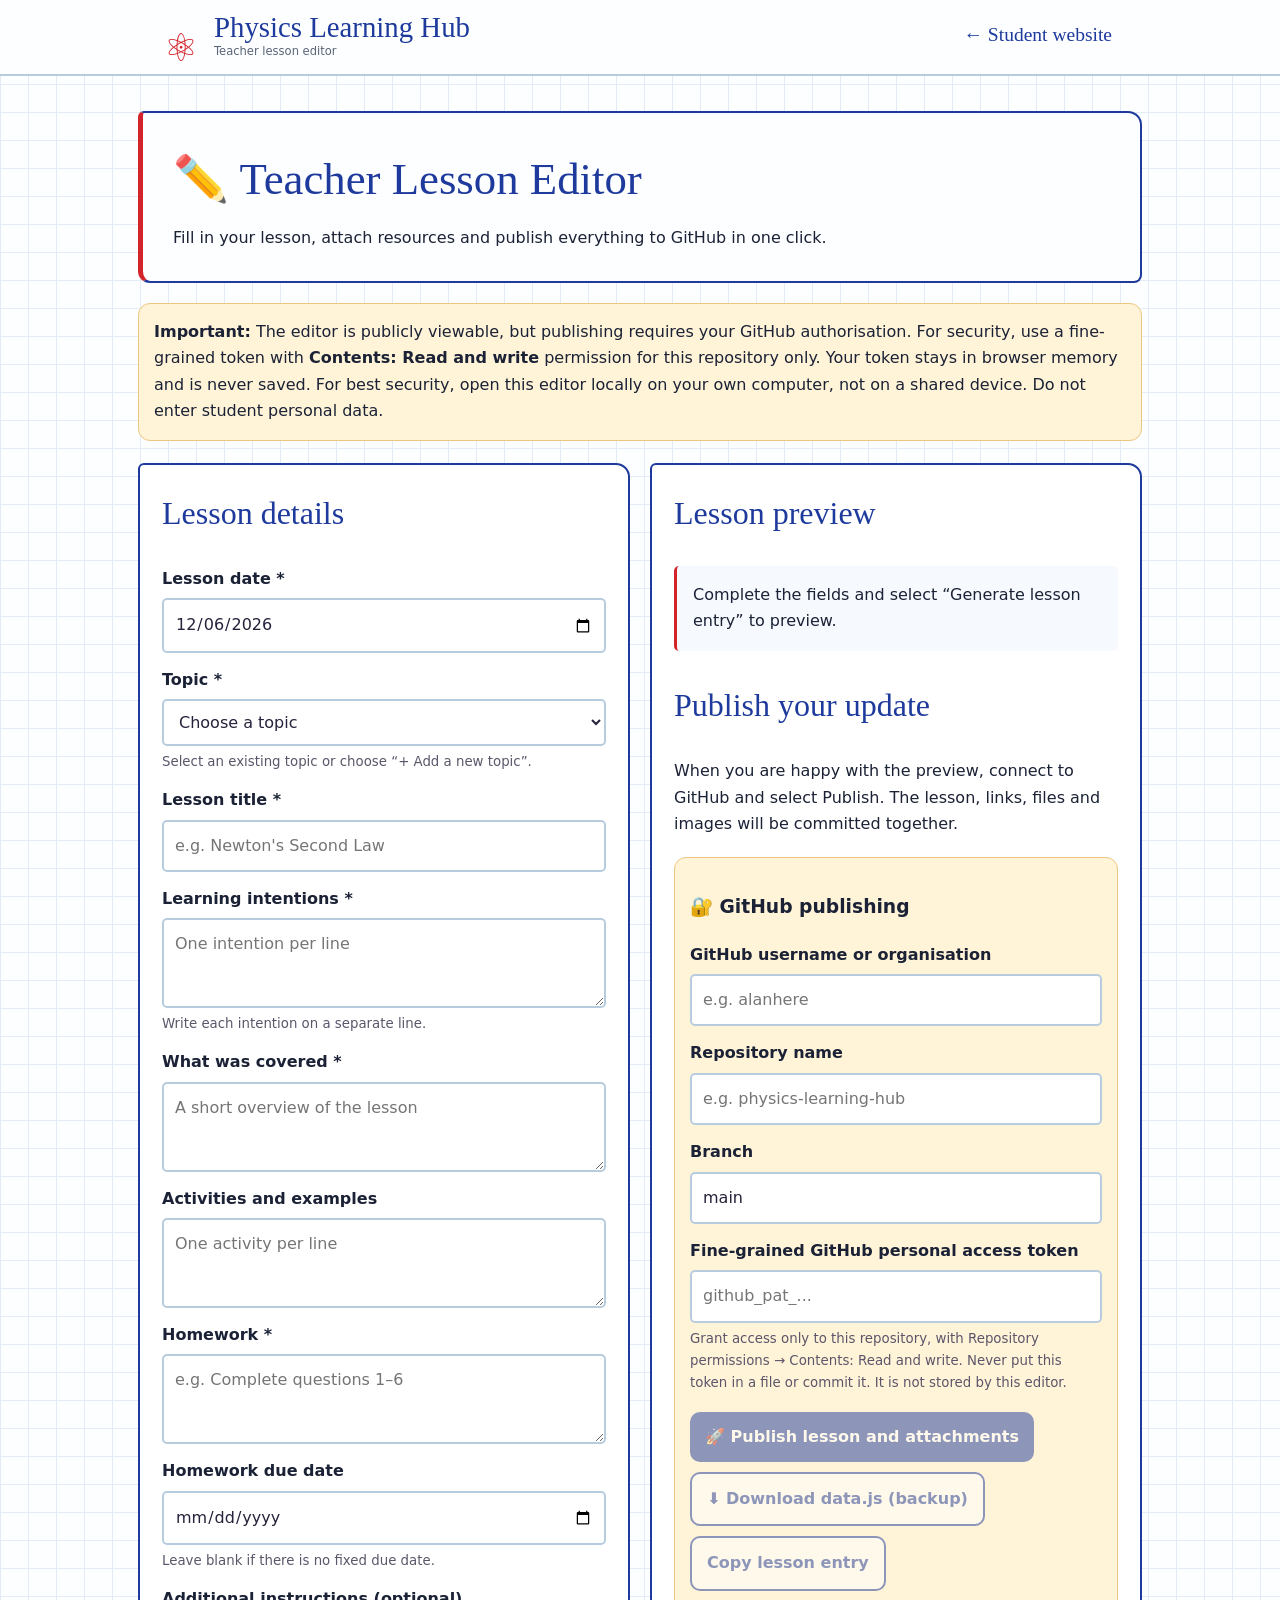
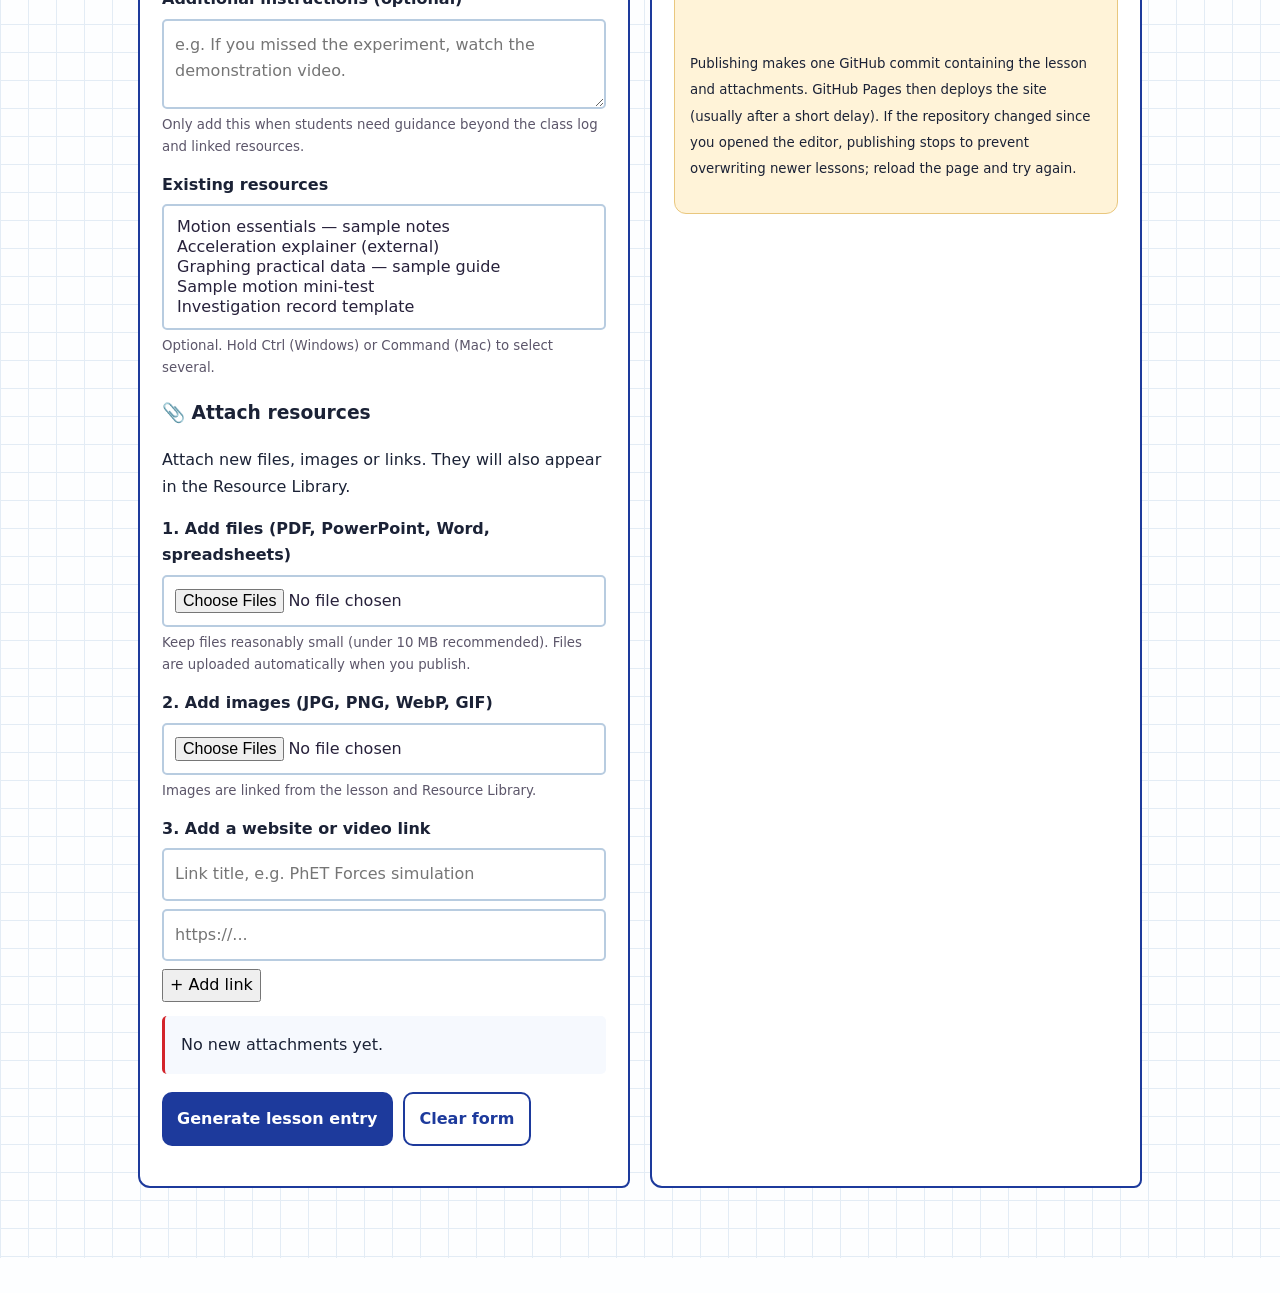
==== teacher-editor.html @ eb074be7 "Add files via upload" ====
<!doctype html>
<html lang="en"><head><meta charset="utf-8"><meta name="viewport" content="width=device-width,initial-scale=1">
<title>Teacher Lesson Editor | Physics Learning Hub</title><link rel="stylesheet" href="style.css">
<style>
.editor-wrap{max-width:1040px;margin:35px auto;padding:0 18px 70px}
.editor-head{background:rgba(253,254,255,.97);border:2px solid #1d3a9c;border-left:5px solid #d3242b;color:#1b2236;padding:30px;border-radius:6px 14px 8px 12px}
.editor-head h1{color:#1d3a9c;font-family:var(--hand);font-size:2.8rem;font-weight:400;margin:0 0 8px}.editor-head p{margin:0}
.editor-grid{display:grid;grid-template-columns:1fr 1fr;gap:20px;margin-top:22px}
.editor-panel{background:white;border:2px solid #1d3a9c;border-radius:6px 14px 8px 12px;padding:22px}
.editor-panel h2{margin-top:0;font-family:var(--hand);font-size:2rem;color:#1d3a9c;font-weight:400}
.field{margin:14px 0}.field label{display:block;font-weight:750;margin-bottom:6px}
.field input,.field textarea,.field select{display:block;width:100%;padding:11px;border:2px solid #b8cce0;border-radius:5px;font:inherit;background:white;color:#27213b}
.field textarea{min-height:90px;resize:vertical}
.field small{display:block;color:#5c566a;margin-top:5px}
.editor-actions{display:flex;flex-wrap:wrap;gap:10px;margin:18px 0}
.editor-actions button{padding:12px 15px;border:0;border-radius:10px;background:#1d3a9c;color:white;font:inherit;font-weight:700;cursor:pointer}
.editor-actions button.secondary{background:white;color:#1d3a9c;border:2px solid #1d3a9c}
.editor-actions button:disabled{opacity:.5;cursor:not-allowed}
.preview{background:#f6f9fe;border-radius:5px;border-left:3px solid #d3242b;padding:16px;overflow-wrap:anywhere}
.preview h3{margin:5px 0}.preview ul,.preview ol{padding-left:22px}
.status{font-weight:650;min-height:25px}.notice-teacher{background:#fff3d8;border:1px solid #e9c77e;padding:15px;border-radius:12px;margin-top:20px}
@media(max-width:750px){.editor-grid{grid-template-columns:1fr}}
</style></head><body>
<header class="topbar"><a class="brand" href="index.html#home"><span class="logo">⚛</span><span><strong>Physics Learning Hub</strong><small>Teacher lesson editor</small></span></a><nav aria-label="Editor navigation"><a href="index.html#log">← Student website</a></nav></header>
<main class="editor-wrap">
<section class="editor-head"><h1>✏️ Teacher Lesson Editor</h1><p>Fill in your lesson, attach resources and publish everything to GitHub in one click.</p></section>
<div class="notice-teacher"><strong>Important:</strong> The editor is publicly viewable, but publishing requires your GitHub authorisation. For security, use a fine-grained token with <strong>Contents: Read and write</strong> permission for this repository only. Your token stays in browser memory and is never saved. For best security, open this editor locally on your own computer, not on a shared device. Do not enter student personal data.</div>
<div class="editor-grid">
<section class="editor-panel"><h2>Lesson details</h2>
<form id="lesson-form">
<div class="field"><label for="date">Lesson date *</label><input id="date" type="date" required></div>
<div class="field"><label for="topic">Topic *</label><select id="topic" required></select><div id="new-topic-wrap" hidden style="margin-top:10px"><label for="new-topic">New topic name *</label><input id="new-topic" type="text" maxlength="80" placeholder="e.g. Optics"></div><small>Select an existing topic or choose “+ Add a new topic”.</small></div>
<div class="field"><label for="title">Lesson title *</label><input id="title" required placeholder="e.g. Newton's Second Law"></div>
<div class="field"><label for="intentions">Learning intentions *</label><textarea id="intentions" required placeholder="One intention per line"></textarea><small>Write each intention on a separate line.</small></div>
<div class="field"><label for="summary">What was covered *</label><textarea id="summary" required placeholder="A short overview of the lesson"></textarea></div>
<div class="field"><label for="activities">Activities and examples</label><textarea id="activities" placeholder="One activity per line"></textarea></div>
<div class="field"><label for="homework">Homework *</label><textarea id="homework" required placeholder="e.g. Complete questions 1–6"></textarea></div>
<div class="field"><label for="due">Homework due date</label><input id="due" type="date"><small>Leave blank if there is no fixed due date.</small></div>
<div class="field"><label for="additional-instructions">Additional instructions (optional)</label><textarea id="additional-instructions" placeholder="e.g. If you missed the experiment, watch the demonstration video."></textarea><small>Only add this when students need guidance beyond the class log and linked resources.</small></div>
<div class="field"><label for="resources">Existing resources</label><select id="resources" multiple size="5"></select><small>Optional. Hold Ctrl (Windows) or Command (Mac) to select several.</small></div>
<section class="attachment-section" aria-label="Add resources"><h3>📎 Attach resources</h3><p>Attach new files, images or links. They will also appear in the Resource Library.</p>
<div class="field"><label for="file-upload">1. Add files (PDF, PowerPoint, Word, spreadsheets)</label><input id="file-upload" type="file" multiple accept=".pdf,.ppt,.pptx,.doc,.docx,.xls,.xlsx,.csv,.txt,.odt,.ods,.odp"/><small>Keep files reasonably small (under 10 MB recommended). Files are uploaded automatically when you publish.</small></div>
<div class="field"><label for="image-upload">2. Add images (JPG, PNG, WebP, GIF)</label><input id="image-upload" type="file" multiple accept="image/jpeg,image/png,image/webp,image/gif"/><small>Images are linked from the lesson and Resource Library.</small></div>
<div class="field"><label for="link-title">3. Add a website or video link</label><input id="link-title" placeholder="Link title, e.g. PhET Forces simulation"/><input id="link-url" type="url" placeholder="https://..." style="margin-top:8px"/><button type="button" id="add-link" class="secondary" style="margin-top:8px">+ Add link</button></div>
<div id="pending-attachments" class="preview" aria-live="polite">No new attachments yet.</div>
</section><div class="editor-actions"><button type="submit">Generate lesson entry</button><button type="button" class="secondary" id="reset">Clear form</button></div>
</form></section>
<section class="editor-panel"><h2>Lesson preview</h2><div id="preview" class="preview" aria-live="polite">Complete the fields and select “Generate lesson entry” to preview.</div>
<h2 style="margin-top:28px">Publish your update</h2>
<p>When you are happy with the preview, connect to GitHub and select Publish. The lesson, links, files and images will be committed together.</p>
<section class="notice-teacher" aria-label="GitHub publishing settings"><h3>🔐 GitHub publishing</h3>
<div class="field"><label for="gh-owner">GitHub username or organisation</label><input id="gh-owner" autocomplete="off" placeholder="e.g. alanhere"></div>
<div class="field"><label for="gh-repo">Repository name</label><input id="gh-repo" autocomplete="off" placeholder="e.g. physics-learning-hub"></div>
<div class="field"><label for="gh-branch">Branch</label><input id="gh-branch" value="main" autocomplete="off"></div>
<div class="field"><label for="gh-token">Fine-grained GitHub personal access token</label><input id="gh-token" type="password" autocomplete="off" placeholder="github_pat_..."><small>Grant access only to this repository, with Repository permissions → Contents: Read and write. Never put this token in a file or commit it. It is not stored by this editor.</small></div>
<div class="editor-actions"><button type="button" id="publish" disabled>🚀 Publish lesson and attachments</button><button type="button" id="download" class="secondary" disabled>⬇ Download data.js (backup)</button><button type="button" id="copy" class="secondary" disabled>Copy lesson entry</button></div>
<p id="status" class="status" role="status" aria-live="polite"></p><div id="upload-manifest" class="preview" hidden></div>
<p><small>Publishing makes one GitHub commit containing the lesson and attachments. GitHub Pages then deploys the site (usually after a short delay). If the repository changed since you opened the editor, publishing stops to prevent overwriting newer lessons; reload the page and try again.</small></p></section>
</section></div></main>
<script src="data.js"></script><script>
(()=>{
'use strict';
const data=window.HUB_DATA;
const $=id=>document.getElementById(id);
const attachments=[];
const MAX_BYTES=20*1024*1024;
const safeName=name=>name.normalize('NFKD').replace(/[\u0300-\u036f]/g,'').replace(/[^a-zA-Z0-9._-]/g,'-').replace(/-+/g,'-').replace(/^\.+/,'').slice(0,110);
const renderAttachments=()=>{const host=$('pending-attachments');host.replaceChildren();if(!attachments.length){host.textContent='No new attachments yet.';return;}attachments.forEach((a,i)=>{const line=document.createElement('div');line.style.margin='8px 0';const text=document.createElement('span');text.textContent=(a.kind==='link'?'🔗 ':a.kind==='image'?'🖼️ ':'📄 ')+a.title+(a.kind==='link'?'':' — uploads/'+a.filename);const b=document.createElement('button');b.type='button';b.textContent='Remove';b.className='secondary';b.style.marginLeft='10px';b.addEventListener('click',()=>{attachments.splice(i,1);invalidate();renderAttachments()});line.append(text,b);host.append(line);});};
const addFiles=(input,kind)=>{for(const file of input.files){if(file.size>MAX_BYTES){$('status').textContent=file.name+' is larger than 20 MB. Please use a hosted link instead.';continue;}const extension=file.name.split('.').pop().toLowerCase();const allowed=kind==='image'?['jpg','jpeg','png','webp','gif']:['pdf','ppt','pptx','doc','docx','xls','xlsx','csv','txt','odt','ods','odp'];if(!allowed.includes(extension)){$('status').textContent='Unsupported file type: '+file.name;continue;}const base=safeName(file.name);if(!base){continue;}const prefix='lesson-'+$('date').value+'-'+(slug($('title').value)||'resource')+'-';const filename=prefix+base;const existing=attachments.find(a=>a.filename===filename);if(existing){$('status').textContent='Already attached: '+file.name;continue;}attachments.push({kind,title:file.name,filename,file});}input.value='';invalidate();renderAttachments();};
$('file-upload').addEventListener('change',e=>addFiles(e.target,'file'));
$('image-upload').addEventListener('change',e=>addFiles(e.target,'image'));
$('add-link').addEventListener('click',()=>{const title=$('link-title').value.trim(),url=$('link-url').value.trim();let parsed;try{parsed=new URL(url);}catch(e){}if(!title||!parsed||!['https:','http:'].includes(parsed.protocol)){$('status').textContent='Enter a link title and a valid http(s) URL.';return;}attachments.push({kind:'link',title,url:parsed.href});$('link-title').value='';$('link-url').value='';invalidate();renderAttachments();});
const escape=s=>String(s??'').replace(/[&<>"']/g,c=>({'&':'&amp;','<':'&lt;','>':'&gt;','"':'&quot;','"':'&quot;',"'":'&#39;'}[c]));
const lines=s=>s.split(/\r?\n/).map(x=>x.trim()).filter(Boolean);
const slug=s=>s.toLowerCase().normalize('NFKD').replace(/[\u0300-\u036f]/g,'').replace(/[^a-z0-9]+/g,'-').replace(/^-|-$/g,'').slice(0,45);
$('topic').innerHTML='<option value="">Choose a topic</option>'+data.topics.map(t=>`<option value="${escape(t.name)}">${escape(t.name)}</option>`).join('')+'<option value="__new__">+ Add a new topic…</option>';
$('topic').addEventListener('change',()=>{const isNew=$('topic').value==='__new__';$('new-topic-wrap').hidden=!isNew;$('new-topic').required=isNew;if(!isNew)$('new-topic').value='';});
$('resources').innerHTML=data.resources.map(r=>`<option value="${escape(r.id)}">${escape(r.title)}</option>`).join('');
$('date').value=new Date().toLocaleDateString('en-CA');
let generated=null,updated=null;
const invalidate=()=>{generated=null;updated=null;$('download').disabled=true;$('copy').disabled=true;$('publish').disabled=true;$('status').textContent='';};
$('lesson-form').addEventListener('input',invalidate);
$('lesson-form').addEventListener('change',invalidate);
$('reset').addEventListener('click',()=>{attachments.length=0;renderAttachments();$('lesson-form').reset();$('date').value=new Date().toLocaleDateString('en-CA');$('new-topic-wrap').hidden=true;$('new-topic').required=false;invalidate();$('preview').textContent='Complete the fields and select “Generate lesson entry” to preview.';});
$('lesson-form').addEventListener('submit',e=>{
 e.preventDefault();
 if(!$('lesson-form').reportValidity())return;
 const v=id=>$(id).value.trim();
 const title=v('title'),date=v('date'),due=v('due');
 if(due && due<date){$('status').textContent='The homework due date cannot be earlier than the lesson date.';return;}
 const topicName=v('topic')==='__new__'?v('new-topic'):v('topic');
 if(!topicName){$('status').textContent='Choose or enter a topic.';return;}
 generated={id:'lesson-'+date+'-'+(slug(title)||'entry'),date,topic:topicName,title,summary:v('summary'),intentions:lines(v('intentions')),activities:lines(v('activities')),homework:v('homework'),due,additionalInstructions:v('additional-instructions'),resources:[...$('resources').selectedOptions].map(x=>x.value),example:false};
 const replacement=data.lessons.some(l=>l.id===generated.id);
 const newResources=attachments.map((a,i)=>({id:generated.id+'-resource-'+(i+1),title:a.title,topic:generated.topic,type:a.kind==='link'?(/youtu\.be|youtube\.com|vimeo\.com/i.test(a.url)?'Video':'Link'):a.kind==='image'?'Image':'File',description:'Attached to '+generated.title,url:a.kind==='link'?a.url:'uploads/'+a.filename}));
 generated.resources.push(...newResources.map(r=>r.id));
 updated={...data,topics:data.topics.some(t=>t.name.toLowerCase()===topicName.toLowerCase())?data.topics:[...data.topics,{name:topicName,icon:'◉',color:'sky',description:'Lessons and resources for '+topicName+'.',keyIdeas:[]}],lessons:[generated,...data.lessons.filter(l=>l.id!==generated.id)].sort((a,b)=>b.date.localeCompare(a.date)),resources:[...data.resources.filter(r=>!r.id.startsWith(generated.id+'-resource-')),...newResources]};
 const manifest=$('upload-manifest');const files=attachments.filter(a=>a.file);manifest.hidden=!files.length;manifest.replaceChildren();if(files.length){const strong=document.createElement('strong');strong.textContent='Files to upload to GitHub → uploads/';manifest.append(strong);const list=document.createElement('ul');files.forEach(a=>{const li=document.createElement('li');li.textContent=a.filename;list.append(li)});manifest.append(list);const note=document.createElement('p');note.textContent='Rename each original file to the filename above before uploading. The website links will work only after those files are uploaded.';manifest.append(note);}
 $('preview').innerHTML=`<small>${escape(date)} · ${escape(generated.topic)}</small><h3>${escape(title)}</h3><p>${escape(generated.summary)}</p><strong>Learning intentions</strong><ul>${generated.intentions.map(x=>`<li>${escape(x)}</li>`).join('')}</ul><strong>Homework</strong><p>${escape(generated.homework)}${due?' — Due '+escape(due):''}</p>${generated.additionalInstructions?`<strong>Additional instructions</strong><p>${escape(generated.additionalInstructions)}</p>`:""}`;
 $('download').disabled=false;$('copy').disabled=false;$('publish').disabled=false;
 $('status').textContent=replacement?'Ready to publish: a lesson with this ID will be replaced.':'Ready to publish: review the preview, then select Publish.';
});
const jsString=obj=>'// Physics Learning Hub lesson data. Generated by the Teacher Lesson Editor.\nwindow.HUB_DATA = '+JSON.stringify(obj,null,2)+';\n';
$('download').addEventListener('click',()=>{
 if(!updated)return;
 const blob=new Blob([jsString(updated)],{type:'text/javascript;charset=utf-8'});
 const url=URL.createObjectURL(blob),a=document.createElement('a');a.href=url;a.download='data.js';document.body.appendChild(a);a.click();a.remove();setTimeout(()=>URL.revokeObjectURL(url),1000);
 $('status').textContent='Downloaded data.js. Upload it and any listed files/images to GitHub to publish the lesson.';
});
// GitHub Git Data API: upload blobs and update the branch in one commit.
// No token is persisted to localStorage, cookies, files, or the repository.
const initialDataText=fetch('data.js',{cache:'no-store'}).then(r=>{if(!r.ok)throw new Error('Cannot load original data.js');return r.text()});
const bytesBase64=bytes=>{let result='';for(let i=0;i<bytes.length;i+=0x8000){result+=String.fromCharCode(...bytes.subarray(i,i+0x8000));}return btoa(result);};
async function publishLesson(){
 if(!updated||!generated)return;
 const owner=$('gh-owner').value.trim(),repo=$('gh-repo').value.trim(),branch=$('gh-branch').value.trim(),token=$('gh-token').value.trim();
 if(!/^[\w-]+$/.test(owner)||!/^[\w.-]+$/.test(repo)||!branch||branch.includes('..')||branch.startsWith('/')||branch.endsWith('/')||!token){$('status').textContent='Enter a valid GitHub owner, repository, branch and access token.';return;}
 const files=attachments.filter(a=>a.file);
 const total=files.reduce((n,a)=>n+a.file.size,0);
 if(total>40*1024*1024){$('status').textContent='Attachments exceed 40 MB combined. Please use external links for large files.';return;}
 const btn=$('publish');btn.disabled=true;$('status').textContent='Connecting to GitHub…';
 const api=async(path,method='GET',body)=>{
  const res=await fetch('https://api.github.com'+path,{method,headers:{'Accept':'application/vnd.github+json','Authorization':'Bearer '+token,'X-GitHub-Api-Version':'2022-11-28',...(body?{'Content-Type':'application/json'}:{})},...(body?{body:JSON.stringify(body)}:{})});
  if(!res.ok){let detail='';try{detail=(await res.json()).message||''}catch{}throw new Error('GitHub '+res.status+': '+detail);}return res.json();
 };
 try{
  const base='/repos/'+encodeURIComponent(owner)+'/'+encodeURIComponent(repo);
  const refPath='/git/ref/heads/'+branch.split('/').map(encodeURIComponent).join('/');
  const ref=await api(base+refPath);const originalSha=ref.object.sha;
  // Compare the repository version with the version the editor loaded.
  const currentFile=await api(base+'/contents/data.js?ref='+encodeURIComponent(branch));
  const originalData=await initialDataText;
  const originalBytes=new TextEncoder().encode(originalData);
  const originalHash=await crypto.subtle.digest('SHA-1',new Uint8Array([...new TextEncoder().encode('blob '+originalBytes.length+'\0'),...originalBytes]));
  const originalGitSha=[...new Uint8Array(originalHash)].map(b=>b.toString(16).padStart(2,'0')).join('');
  if(currentFile.sha!==originalGitSha)throw new Error('data.js has changed in GitHub since this editor was loaded. Refresh the editor from the latest published site and regenerate your lesson.');
  const head=await api(base+'/git/commits/'+originalSha);
  const entries=[];
  for(let i=0;i<files.length;i++){
   const a=files[i];$('status').textContent='Preparing attachment '+(i+1)+' of '+files.length+': '+a.title;
   const bytes=new Uint8Array(await a.file.arrayBuffer());
   const blob=await api(base+'/git/blobs','POST',{content:bytesBase64(bytes),encoding:'base64'});
   entries.push({path:'uploads/'+a.filename,mode:'100644',type:'blob',sha:blob.sha});
  }
  $('status').textContent='Preparing lesson data…';
  const lessonBlob=await api(base+'/git/blobs','POST',{content:jsString(updated),encoding:'utf-8'});
  entries.push({path:'data.js',mode:'100644',type:'blob',sha:lessonBlob.sha});
  const tree=await api(base+'/git/trees','POST',{base_tree:head.tree.sha,tree:entries});
  const commit=await api(base+'/git/commits','POST',{message:'Publish physics lesson: '+generated.date+' — '+generated.title,tree:tree.sha,parents:[originalSha]});
  $('status').textContent='Publishing lesson and attachments…';
  await api(base+refPath.replace('/git/ref/','/git/refs/'),'PATCH',{sha:commit.sha,force:false});
  $('status').textContent='✓ Published to GitHub in one commit. GitHub Pages will update shortly. Refresh the editor before publishing another lesson.';
  btn.disabled=true;$('download').disabled=true;$('copy').disabled=true;
  // Clear the credential immediately after successful publishing.
  $('gh-token').value='';
 }catch(err){$('status').textContent='Publish unsuccessful: '+err.message+' No new lesson was published. Check the repository and retry or download a backup.';btn.disabled=false;}
}
$('publish').addEventListener('click',publishLesson);
$('copy').addEventListener('click',async()=>{
 if(!generated)return;
 try{await navigator.clipboard.writeText(JSON.stringify(generated,null,2));$('status').textContent='Lesson entry copied.';}
 catch(e){$('status').textContent='Copy unavailable in this browser. Use Download instead.';}
});
})();
</script></body></html>
---- style.css ----
:root{font-family:Inter,ui-sans-serif,system-ui,-apple-system,BlinkMacSystemFont,"Segoe UI",sans-serif;color:#231e40;background:#f8f7ff;line-height:1.55}*{box-sizing:border-box}body{margin:0}a{color:#4f37a4}button,input,select{font:inherit}button{cursor:pointer}.skip{position:absolute;left:-999px;top:5px;background:white;padding:10px;z-index:20}.skip:focus{left:8px}.topbar{display:flex;align-items:center;justify-content:space-between;gap:24px;padding:16px max(20px,calc((100vw - 1160px)/2));background:white;box-shadow:0 2px 20px #3a28600d;position:sticky;top:0;z-index:5}.brand{display:flex;gap:12px;align-items:center;text-decoration:none;color:#251943}.brand strong{display:block;font-size:1.1rem}.brand small{display:block;font-size:.73rem;color:#736c89}.logo{display:grid;place-items:center;background:#6946d3;color:white;border-radius:14px;width:44px;height:44px;font-size:28px}nav{display:flex;flex-wrap:wrap;gap:5px}nav a{text-decoration:none;font-weight:700;color:#534c6b;padding:9px 12px;border-radius:10px;font-size:.88rem}nav a:hover,nav a.active{background:#eee9ff;color:#5330b3}.menu{display:none;background:#f0eaff;border:0;border-radius:9px;padding:8px 12px}.container{max-width:1160px;margin:auto;padding:34px 20px 72px}.hero{background:linear-gradient(125deg,#4b2aa3,#7554dc 65%,#9778ed);color:white;border-radius:26px;padding:42px;display:grid;grid-template-columns:1.5fr .5fr;gap:20px;overflow:hidden}.hero h1{font-size:clamp(2rem,4vw,3.3rem);line-height:1.13;margin:10px 0}.hero p{max-width:590px;color:#eee6ff}.hero-art{font-size:8rem;align-self:center;text-align:center;opacity:.8}.eyebrow{text-transform:uppercase;letter-spacing:.13em;font-size:.72rem;font-weight:850}.pill{display:inline-block;border-radius:100px;background:#eee9ff;color:#5835ad;padding:5px 11px;font-size:.75rem;font-weight:800}.hero .pill{background:#ffffff2c;color:white}.actions{display:flex;flex-wrap:wrap;gap:10px;margin-top:20px}.btn{display:inline-flex;align-items:center;gap:7px;background:#6242cb;color:white;text-decoration:none;border:0;padding:11px 16px;border-radius:12px;font-weight:800}.btn.light{background:white;color:#5130a8}.btn.outline{background:#f1edff;color:#4e32a2}.section-head{display:flex;justify-content:space-between;align-items:end;gap:10px;margin:34px 0 16px}.section-head h2,.page-head h1{margin:0;line-height:1.2}.section-head p,.page-head p{margin:6px 0;color:#706982}.grid{display:grid;grid-template-columns:repeat(3,minmax(0,1fr));gap:16px}.grid.two{grid-template-columns:repeat(2,minmax(0,1fr))}.card{background:white;border:1px solid #e9e4f5;border-radius:19px;padding:22px;box-shadow:0 8px 26px #30214d08}.card h3{margin:8px 0}.card p{color:#68617b}.tile{text-decoration:none;color:inherit;transition:transform .15s,box-shadow .15s}.tile:hover{transform:translateY(-3px);box-shadow:0 14px 32px #30214d16}.symbol{display:inline-grid;place-items:center;border-radius:15px;width:51px;height:51px;font-size:1.8rem;font-weight:800}.coral{background:#ffe0d8;color:#c74431}.sky{background:#dceeff;color:#246eb3}.yellow{background:#fff1bc;color:#9b6b00}.pink{background:#ffe0ee;color:#b33e75}.mint{background:#d5f8e8;color:#168361}.lavender{background:#e8ddff;color:#6544c5}.lesson-meta{display:flex;gap:8px;align-items:center;flex-wrap:wrap;color:#716a85;font-size:.83rem}.lesson-meta .pill{margin-left:auto}.card ul{padding-left:20px}.card li{margin:6px 0}.muted{color:#746e83}.notice{background:#fff7dd;border:1px solid #f6dc8b;color:#6b531c;border-radius:13px;padding:13px 17px;margin:18px 0}.home-feature{display:grid;grid-template-columns:1.4fr .9fr;gap:16px}.home-feature .card{height:100%}.homework{border-left:4px solid #ff9f49;background:#fff8ed;padding:12px 15px;border-radius:0 12px 12px 0;margin:16px 0}.page-head{margin:8px 0 24px}.page-head h1{font-size:clamp(1.9rem,4vw,2.8rem)}.toolbar{display:flex;flex-wrap:wrap;gap:10px;margin:18px 0}.toolbar input,.toolbar select{background:white;border:1px solid #d9d1e9;border-radius:11px;padding:12px;min-width:180px;flex:1}.stack{display:grid;gap:16px}.detail{margin-top:12px}.detail h4{margin:16px 0 7px}.detail ul{margin:5px 0}.divider{height:1px;background:#eae5f2;margin:16px 0}.linklist{display:flex;gap:8px;flex-wrap:wrap}.linklist a{background:#f0eaff;border-radius:9px;padding:7px 11px;text-decoration:none;font-size:.87rem;font-weight:700}.mini{font-size:.85rem}.empty{padding:36px;text-align:center;background:white;border:1px dashed #cfc3e8;border-radius:15px}.accordion{border:1px solid #e7e1f2;background:white;border-radius:16px;padding:4px 18px}.accordion summary{cursor:pointer;font-weight:800;padding:15px 0}.accordion[open] summary{color:#5737b0}.resource-type{font-size:.76rem;font-weight:800;text-transform:uppercase;letter-spacing:.06em;color:#7656ba}.card .btn{margin-top:8px}.resource-card{display:flex;flex-direction:column}.resource-card .btn{margin-top:auto;align-self:flex-start}footer{background:#281b4c;color:#ddd4f4;padding:30px 20px;display:flex;justify-content:center;gap:28px;flex-wrap:wrap;font-size:.82rem}footer strong{color:white}a:focus-visible,button:focus-visible,input:focus-visible,select:focus-visible,summary:focus-visible{outline:3px solid #ffab46;outline-offset:3px}@media(max-width:850px){.topbar{flex-wrap:wrap;padding:12px 18px}.menu{display:block}nav{display:none;flex-basis:100%;flex-direction:column}nav.open{display:flex}.hero{grid-template-columns:1fr}.hero-art{display:none}.grid{grid-template-columns:repeat(2,minmax(0,1fr))}.home-feature{grid-template-columns:1fr}}@media(max-width:550px){.container{padding:20px 14px 45px}.hero{padding:27px 23px;border-radius:19px}.grid,.grid.two{grid-template-columns:1fr}.card{padding:18px}.section-head{align-items:start}.brand strong{font-size:.97rem}}


/* Student exercise-book theme, inspired by 2628Physics */
@import url('https://fonts.googleapis.com/css2?family=Lexend:wght@400;500;600;700&family=Patrick+Hand&display=swap');
:root{--ink:#1d3a9c;--pen:#d3242b;--paper:#fdfeff;--gridline:#e3ecf5;--rule:#b8cce0;--hand:'Patrick Hand','Segoe Print','Bradley Hand',cursive;--sans:'Lexend','Segoe UI',system-ui,sans-serif;font-family:var(--sans);color:#1b2236;background:var(--paper);line-height:1.65}
body{background-color:var(--paper);background-image:linear-gradient(var(--gridline) 1px,transparent 1px),linear-gradient(90deg,var(--gridline) 1px,transparent 1px);background-size:28px 28px}
a{color:var(--ink)}
.topbar{background:rgba(253,254,255,.96);box-shadow:none;border-bottom:2px solid var(--rule);position:relative;max-width:100%;padding:13px max(18px,calc((100vw - 960px)/2))}
.brand{color:var(--ink)}.brand strong{font-family:var(--hand);font-size:1.8rem;font-weight:400;line-height:1}.brand small{font-size:.72rem;color:#596578}.logo{background:transparent;color:var(--pen);font-size:2.4rem;border-radius:0;width:42px;height:42px}
nav a{color:var(--ink);border-radius:0;border-bottom:3px solid transparent;font-family:var(--hand);font-size:1.22rem;font-weight:400;padding:6px 8px}nav a:hover,nav a.active{background:transparent;color:var(--ink);border-bottom-color:var(--pen)}
.container{max-width:980px;padding:28px 22px 72px}
.hero{position:relative;display:grid;grid-template-columns:1fr auto;align-items:center;background:rgba(253,254,255,.9);border:2px solid var(--ink);border-radius:7px 16px 8px 13px;padding:30px 32px;color:#1b2236;box-shadow:6px 6px 0 #dce6f4;overflow:visible}
.hero:before{content:'';position:absolute;left:16px;top:0;bottom:0;width:2px;background:var(--pen)}
.hero h1{font-family:var(--hand);font-size:clamp(2.8rem,6vw,4.3rem);font-weight:400;line-height:1.03;color:var(--ink);transform:rotate(-1deg);margin:8px 0 18px;text-decoration:underline;text-decoration-color:var(--pen);text-decoration-thickness:3px;text-underline-offset:7px}
.hero p{color:#465368}.hero-art{font-size:6rem;color:var(--ink);opacity:.85}.eyebrow{color:var(--pen);font-family:var(--hand);font-size:1.15rem;letter-spacing:.02em;text-transform:none}
.pill,.hero .pill{background:transparent;border:2px solid var(--pen);border-radius:50%;color:var(--pen);font-family:var(--hand);font-size:1.05rem;font-weight:400;padding:1px 12px;transform:rotate(-3deg)}
.btn,.btn.light,.btn.outline{background:var(--paper);border:2px solid var(--ink);border-radius:4px 10px 5px 9px / 9px 5px 10px 4px;color:var(--ink);padding:9px 15px;font-weight:600;box-shadow:none}
.btn:hover,.btn.light:hover,.btn.outline:hover{background:var(--ink);color:white}
.section-head{margin:35px 0 14px;border-bottom:2px solid var(--rule);padding-bottom:5px}.section-head h2,.page-head h1{font-family:var(--hand);font-size:2.35rem;font-weight:400;color:var(--ink);line-height:1.12}.section-head p,.page-head p{color:#596578}
.grid{gap:14px}.card,.accordion{background:rgba(253,254,255,.96);border:2px solid var(--ink);border-radius:6px 14px 8px 12px / 12px 7px 13px 8px;padding:20px;box-shadow:none}.card h3{font-family:var(--hand);font-size:1.65rem;font-weight:400;color:var(--ink);line-height:1.15}.card p{color:#526074}.tile:hover{transform:rotate(-.5deg) translateY(-2px);box-shadow:4px 4px 0 #c9d9eb}
.symbol{border:2px solid currentColor;border-radius:50%;width:49px;height:49px;background:transparent}.coral,.sky,.yellow,.pink,.mint,.lavender{background:transparent;color:var(--ink)}
.homework{background:#fff9ee;border-left:3px solid var(--pen);border-radius:0;padding:10px 15px}.notice{background:#fff9e8;border:2px dashed #c4a85c;color:#59491f;border-radius:5px}.lesson-meta{color:#5a6577}.divider{height:0;border-top:2px dashed var(--rule);background:transparent}.linklist a{background:transparent;border:2px solid var(--ink);border-radius:4px 9px 5px 8px;color:var(--ink)}.toolbar input,.toolbar select{border:2px solid var(--rule);border-radius:5px;background:white}.accordion{padding:3px 18px}.accordion summary{font-family:var(--hand);font-size:1.45rem;font-weight:400;color:var(--ink)}.accordion[open] summary{color:var(--pen)}.resource-type{color:var(--pen)}.empty{background:white;border:2px dashed var(--rule);border-radius:6px}
/* notebook margin for the chronological class record */
#app .stack:has(.lesson-meta){border-left:2px solid var(--pen);padding-left:24px;margin-left:12px}#app .stack:has(.lesson-meta)>.card{position:relative}#app .stack:has(.lesson-meta)>.card:before{content:'';position:absolute;left:-34px;top:26px;width:14px;height:14px;border:2px solid var(--pen);border-radius:50%;background:var(--paper)}
footer{background:var(--paper);border-top:2px solid var(--rule);color:#596578}footer strong{color:var(--ink)}
a:focus-visible,button:focus-visible,input:focus-visible,select:focus-visible,summary:focus-visible{outline:3px solid var(--pen);outline-offset:3px}
@media(max-width:850px){.topbar{padding:12px 18px}.menu{background:transparent;border:2px solid var(--ink);color:var(--ink);border-radius:5px;font-family:var(--hand);font-size:1.2rem}.hero{grid-template-columns:1fr}.hero-art{display:none}}
@media(max-width:550px){.container{padding:20px 14px 45px}.hero{padding:24px 24px 24px 32px}.card{padding:17px}.brand strong{font-size:1.45rem}.section-head h2,.page-head h1{font-size:2rem}}


/* Compact, senior-cycle landing page: notebook cues without oversized decoration. */
.container{padding-top:22px}
.compact-intro{display:flex;justify-content:space-between;align-items:center;gap:24px;padding:19px 24px;background:rgba(255,255,255,.94);border:1.5px solid var(--ink,#1d3b91);border-left:4px solid var(--pen,#d92737);border-radius:5px;box-shadow:3px 3px 0 #dce6f4}
.compact-kicker{font-size:.7rem;font-weight:800;letter-spacing:.12em;color:#b52839}
.compact-intro h1{font-family:Inter,ui-sans-serif,system-ui,sans-serif;font-weight:750;font-size:clamp(1.5rem,2.6vw,2.1rem);line-height:1.2;letter-spacing:-.035em;color:#203f91;margin:5px 0}
.compact-intro p{font-size:.95rem;color:#4c5870;margin:0}
.compact-log-link{white-space:nowrap;font-weight:750;text-decoration:none;border-bottom:1px solid currentColor;padding-bottom:3px}
.compact-section{margin:21px 0 10px}.compact-section h2{font-family:Inter,ui-sans-serif,system-ui,sans-serif;font-size:1.25rem;letter-spacing:-.02em;color:#203f91}
.compact-section p{font-size:.85rem;margin:2px 0}
.compact-latest .card{padding:17px 22px}.compact-latest .card h3{margin:6px 0;font-size:1.2rem}.compact-latest .card p{margin:6px 0}.compact-latest .homework{margin:10px 0;padding:9px 12px}
.compact-links{display:grid;grid-template-columns:repeat(4,minmax(0,1fr));gap:10px}
.compact-links a{display:flex;flex-direction:column;gap:4px;padding:14px 15px;border:1px solid #aebfdd;border-radius:5px;background:#ffffffeb;text-decoration:none;color:#203f91}
.compact-links a:hover{background:#eaf0fa}.compact-links strong{font-size:.95rem}.compact-links span{font-size:.78rem;color:#54617a}
@media(max-width:750px){.compact-links{grid-template-columns:repeat(2,minmax(0,1fr))}.compact-intro{align-items:flex-start;flex-direction:column;gap:12px}}
@media(max-width:480px){.compact-links{grid-template-columns:1fr 1fr}.compact-links a{padding:11px}.compact-intro{padding:16px}.compact-intro p{font-size:.86rem}}
/* Senior-cycle Skills Centre */
.skills-page{padding-top:28px;padding-bottom:60px;max-width:1060px}
.skills-header{border-bottom:2px solid #24449b;padding:0 0 18px;margin-bottom:25px}
.skills-eyebrow{font-size:.75rem;letter-spacing:.12em;font-weight:800;color:#b32b38}
.skills-header h1{font-family:system-ui,-apple-system,sans-serif;font-size:clamp(1.7rem,3vw,2.35rem);font-weight:750;line-height:1.2;color:#193782;margin:10px 0}
.skills-header p{max-width:760px;line-height:1.6;color:#3f4b63;margin:0}
.skills-modules{display:grid;grid-template-columns:repeat(2,minmax(0,1fr));gap:14px}
.skill-module{display:flex;align-items:flex-start;gap:17px;border:1.5px solid #a9b8d9;background:#fff;padding:24px;border-radius:9px;color:#1c2e59;text-decoration:none;transition:border-color .15s,transform .15s}
.skill-module:hover,.skill-module:focus-visible{border-color:#24449b;transform:translateY(-2px)}
.skill-glyph{width:48px;height:48px;flex-shrink:0;display:grid;place-items:center;border-radius:7px;background:#e9eefb;color:#24449b;font-size:1.65rem}
.skill-module strong,.skill-module small,.skill-module em{display:block}.skill-module strong{font-size:1.18rem}.skill-module small{font-size:.95rem;line-height:1.5;color:#4b5872;margin:6px 0 12px}.skill-module em{font-size:.84rem;color:#1c4799;font-weight:700;font-style:normal}
.skills-resources{margin-top:35px}.skills-resources h2{font-family:system-ui,sans-serif;font-size:1.25rem;color:#193782}.skills-resource-list{display:flex;flex-wrap:wrap;gap:10px}.skills-resource-list a{padding:10px 13px;background:white;border:1px solid #a9b8d9;border-radius:7px;color:#24449b}
.skills-back{display:inline-block;margin-bottom:20px;font-weight:700;color:#24449b}
.skills-progress{margin:0 0 25px;font-weight:700;color:#1c356f}.skills-progress-track{height:8px;background:#dfe7f7;border-radius:10px;margin-top:10px;overflow:hidden}.skills-progress-track div{height:100%;width:0;background:#246e52;transition:width .2s}
.skills-activities{display:grid;gap:18px}.skills-activity{background:white;border:1.5px solid #bac6df;border-radius:10px;padding:23px}.skills-activity-heading span{font-size:.72rem;font-weight:800;letter-spacing:.12em;color:#ad3340}.skills-activity h2{font-family:system-ui,sans-serif;font-size:1.27rem;color:#173782;margin:6px 0 17px}.skills-explain{border-left:3px solid #b93342;background:#f5f7fc;padding:12px 16px;margin-bottom:20px}.skills-explain p{margin:5px 0 0;line-height:1.6}.skills-activity fieldset{border:0;padding:0;margin:0}.skills-activity legend{font-weight:750;line-height:1.5;margin-bottom:12px}.skills-choice{display:flex;align-items:center;gap:11px;padding:11px 12px;border:1px solid #d5ddea;border-radius:7px;margin:8px 0;cursor:pointer}.skills-choice:has(input:checked){background:#edf3ff;border-color:#24449b}.skills-choice input{accent-color:#24449b;width:18px;height:18px}.skills-check,.skills-bottom button{border:1px solid #24449b;background:#24449b;color:white;border-radius:7px;padding:11px 18px;font:inherit;font-weight:700;cursor:pointer;margin-top:12px}.skills-check:hover,.skills-bottom button:hover{background:#17306c}.skills-feedback{display:none;margin-top:13px;padding:12px 14px;border-radius:6px}.skills-feedback.visible{display:block;background:#edf1f9}.skills-feedback.correct{background:#e6f5ed;color:#17543d}.skills-feedback.incorrect{background:#fff2e5;color:#763f10}.skills-bottom{display:flex;align-items:center;justify-content:space-between;gap:12px;margin-top:24px}.skills-bottom a{color:#24449b;font-weight:700}
@media(max-width:690px){.skills-modules{grid-template-columns:1fr}.skill-module{padding:17px}.skills-activity{padding:17px}.skills-bottom{flex-wrap:wrap}}

/* PEER conclusion builder */
.peer-builder{margin:22px 0 32px;padding:clamp(16px,3vw,28px);background:#fffefa;border:2px solid #23469e;border-radius:14px}
.peer-builder-intro h2{margin:8px 0;font-size:1.6rem}
.peer-builder-intro p{max-width:72ch}
.peer-builder-grid{display:grid;grid-template-columns:repeat(2,minmax(0,1fr));gap:14px}
.peer-field{margin:15px 0}
.peer-field label{display:block;font-weight:700;margin-bottom:7px;line-height:1.45}
.peer-field input,.peer-field textarea{display:block;width:100%;box-sizing:border-box;border:1px solid #a6b2ca;border-radius:8px;padding:11px;background:#fff;color:#202b42;font:inherit}
.peer-field textarea{resize:vertical}
.peer-field :is(input,textarea):focus{outline:3px solid #9bbcf1;outline-offset:1px}
.peer-calc{background:#edf3ff;padding:12px;border-left:3px solid #23469e}
.peer-builder-actions{display:flex;flex-wrap:wrap;gap:9px;margin-top:20px}
.peer-builder-actions button{background:#23469e;color:#fff;border:1px solid #23469e;border-radius:8px;padding:10px 14px;font:inherit;font-weight:700;cursor:pointer}
.peer-builder-actions button.peer-secondary{background:#fff;color:#23469e}
.peer-builder-actions button:disabled{opacity:.5;cursor:not-allowed}
.peer-output{margin-top:18px;padding:18px;background:#f6f9ff;border:1px solid #a8badf;border-radius:10px}
.peer-output h4{margin:16px 0 5px}.peer-output p{white-space:pre-wrap;margin:4px 0}
.peer-reminder{font-size:.9rem;color:#4c5970}
@media(max-width:640px){.peer-builder-grid{grid-template-columns:1fr}}
@media print{body *{visibility:hidden!important}#peer-output,#peer-output *{visibility:visible!important}#peer-output{position:absolute;left:0;top:0;width:100%;border:0;background:#fff}}

.peer-model{border:1px solid #a5b6d8;border-radius:10px;background:#f9fbff;margin:20px 0}.peer-model summary{cursor:pointer;padding:15px;font-weight:750;color:#23469e}.peer-model-content{padding:0 18px 16px;line-height:1.65}.peer-model-content h3{margin:16px 0 4px;color:#23469e}.peer-model-content p{margin:0 0 12px}.peer-model-note{color:#58647c}.peer-equation{white-space:normal;font-family:Georgia,serif;font-style:italic}.peer-blank{letter-spacing:1px}.peer-critical-calc{border-left:3px solid #b62234;background:#fffaf7;padding:15px;margin:20px 0}.peer-critical-calc h3{margin-top:0}.peer-critical-calc button{padding:10px 15px;border:0;border-radius:8px;background:#23469e;color:white;font:inherit;font-weight:700;cursor:pointer}.peer-critical-calc button:disabled{opacity:.45;cursor:not-allowed}

#limitation-builder{margin-top:24px}#limitation-builder select{width:100%;max-width:100%;padding:11px;border:1px solid #a6b2ca;border-radius:8px;background:white;font:inherit;color:#202b42}#limitation-result{white-space:pre-wrap;line-height:1.6}
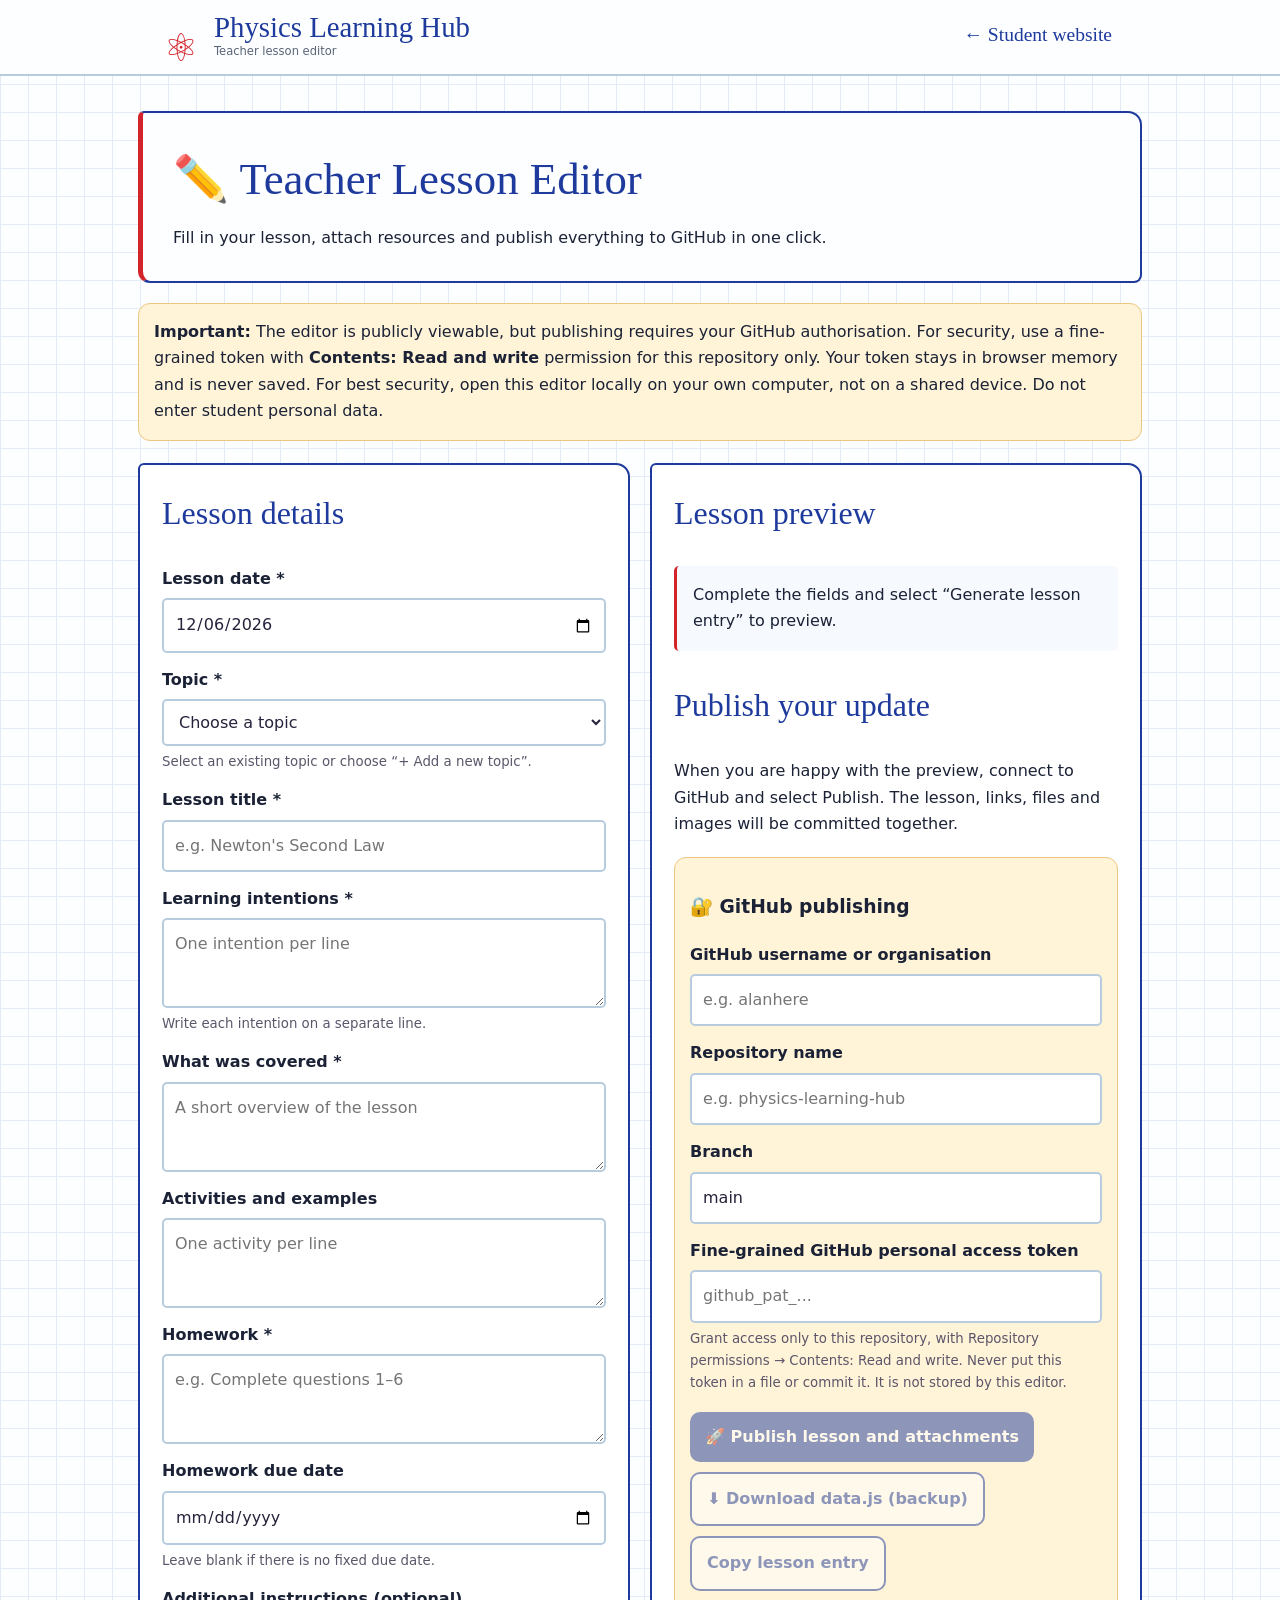
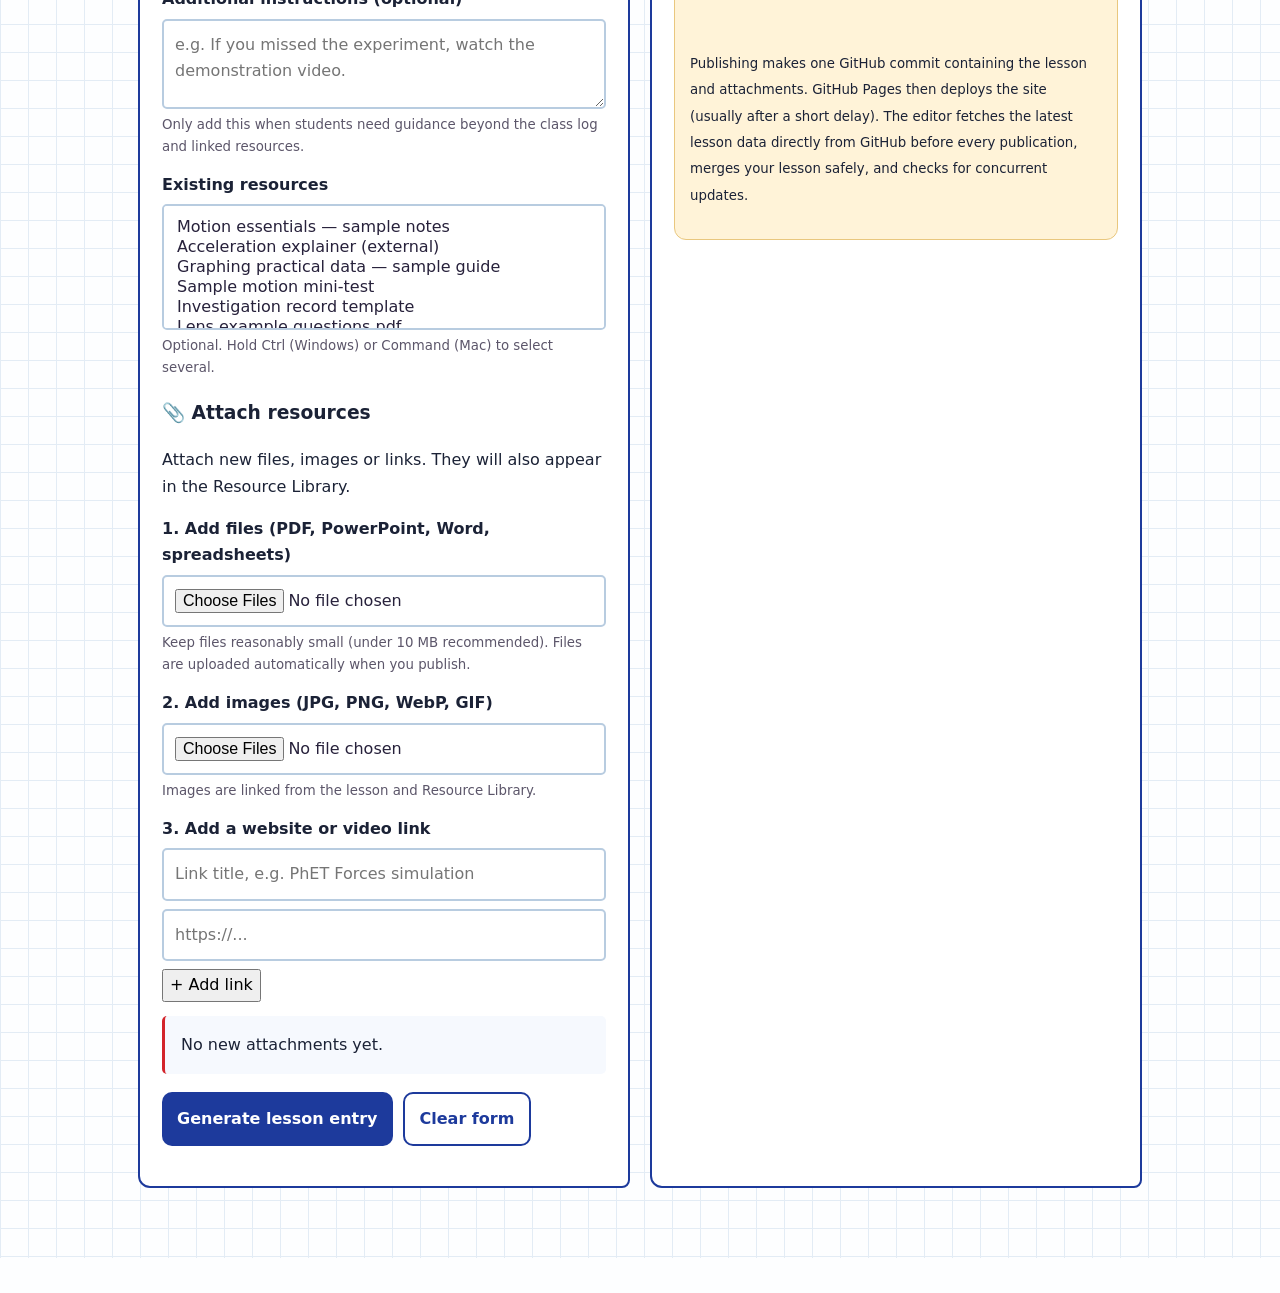
==== commit 3621393d: "Add files via upload" ====
--- a/teacher-editor.html
+++ b/teacher-editor.html
@@ -55,7 +55,7 @@
 <div class="field"><label for="gh-token">Fine-grained GitHub personal access token</label><input id="gh-token" type="password" autocomplete="off" placeholder="github_pat_..."><small>Grant access only to this repository, with Repository permissions → Contents: Read and write. Never put this token in a file or commit it. It is not stored by this editor.</small></div>
 <div class="editor-actions"><button type="button" id="publish" disabled>🚀 Publish lesson and attachments</button><button type="button" id="download" class="secondary" disabled>⬇ Download data.js (backup)</button><button type="button" id="copy" class="secondary" disabled>Copy lesson entry</button></div>
 <p id="status" class="status" role="status" aria-live="polite"></p><div id="upload-manifest" class="preview" hidden></div>
-<p><small>Publishing makes one GitHub commit containing the lesson and attachments. GitHub Pages then deploys the site (usually after a short delay). If the repository changed since you opened the editor, publishing stops to prevent overwriting newer lessons; reload the page and try again.</small></p></section>
+<p><small>Publishing makes one GitHub commit containing the lesson and attachments. GitHub Pages then deploys the site (usually after a short delay). The editor fetches the latest lesson data directly from GitHub before every publication, merges your lesson safely, and checks for concurrent updates.</small></p></section>
 </section></div></main>
 <script src="data.js"></script><script>
 (()=>{
@@ -95,7 +95,7 @@
  const newResources=attachments.map((a,i)=>({id:generated.id+'-resource-'+(i+1),title:a.title,topic:generated.topic,type:a.kind==='link'?(/youtu\.be|youtube\.com|vimeo\.com/i.test(a.url)?'Video':'Link'):a.kind==='image'?'Image':'File',description:'Attached to '+generated.title,url:a.kind==='link'?a.url:'uploads/'+a.filename}));
  generated.resources.push(...newResources.map(r=>r.id));
  updated={...data,topics:data.topics.some(t=>t.name.toLowerCase()===topicName.toLowerCase())?data.topics:[...data.topics,{name:topicName,icon:'◉',color:'sky',description:'Lessons and resources for '+topicName+'.',keyIdeas:[]}],lessons:[generated,...data.lessons.filter(l=>l.id!==generated.id)].sort((a,b)=>b.date.localeCompare(a.date)),resources:[...data.resources.filter(r=>!r.id.startsWith(generated.id+'-resource-')),...newResources]};
- const manifest=$('upload-manifest');const files=attachments.filter(a=>a.file);manifest.hidden=!files.length;manifest.replaceChildren();if(files.length){const strong=document.createElement('strong');strong.textContent='Files to upload to GitHub → uploads/';manifest.append(strong);const list=document.createElement('ul');files.forEach(a=>{const li=document.createElement('li');li.textContent=a.filename;list.append(li)});manifest.append(list);const note=document.createElement('p');note.textContent='Rename each original file to the filename above before uploading. The website links will work only after those files are uploaded.';manifest.append(note);}
+ const manifest=$('upload-manifest');const files=attachments.filter(a=>a.file);manifest.hidden=!files.length;manifest.replaceChildren();if(files.length){const strong=document.createElement('strong');strong.textContent='Files to upload to GitHub → uploads/';manifest.append(strong);const list=document.createElement('ul');files.forEach(a=>{const li=document.createElement('li');li.textContent=a.filename;list.append(li)});manifest.append(list);const note=document.createElement('p');note.textContent='These files upload automatically with Publish. Rename and upload them manually only if using the Download backup method.';manifest.append(note);}
  $('preview').innerHTML=`<small>${escape(date)} · ${escape(generated.topic)}</small><h3>${escape(title)}</h3><p>${escape(generated.summary)}</p><strong>Learning intentions</strong><ul>${generated.intentions.map(x=>`<li>${escape(x)}</li>`).join('')}</ul><strong>Homework</strong><p>${escape(generated.homework)}${due?' — Due '+escape(due):''}</p>${generated.additionalInstructions?`<strong>Additional instructions</strong><p>${escape(generated.additionalInstructions)}</p>`:""}`;
  $('download').disabled=false;$('copy').disabled=false;$('publish').disabled=false;
  $('status').textContent=replacement?'Ready to publish: a lesson with this ID will be replaced.':'Ready to publish: review the preview, then select Publish.';
@@ -109,7 +109,23 @@
 });
 // GitHub Git Data API: upload blobs and update the branch in one commit.
 // No token is persisted to localStorage, cookies, files, or the repository.
-const initialDataText=fetch('data.js',{cache:'no-store'}).then(r=>{if(!r.ok)throw new Error('Cannot load original data.js');return r.text()});
+// Read the repository's authoritative data.js, not a potentially stale GitHub Pages copy.
+const parseHubData=source=>{
+ const match=source.match(/window\.HUB_DATA\s*=\s*([\s\S]*?)\s*;\s*(?:\/\/[\s\S]*)?$/);
+ if(!match)throw new Error('Cannot recognise GitHub data.js format. No changes were made.');
+ let parsed;try{parsed=JSON.parse(match[1]);}catch{throw new Error('GitHub data.js is not valid JSON lesson data. No changes were made.');}
+ if(!parsed||!Array.isArray(parsed.lessons)||!Array.isArray(parsed.resources)||!Array.isArray(parsed.topics))throw new Error('GitHub data.js has an unexpected structure. No changes were made.');
+ return parsed;
+};
+const mergeLesson=latest=>{
+ const existing=latest.lessons.find(l=>l.id===generated.id);
+ // Never silently replace a lesson that was published from another session.
+ if(existing && !data.lessons.some(l=>l.id===generated.id))throw new Error('A lesson with this date and title already exists on GitHub. Check the Class Log before publishing again.');
+ if(existing && JSON.stringify(existing)!==JSON.stringify(data.lessons.find(l=>l.id===generated.id)))throw new Error('This lesson was changed on GitHub after the editor opened. Reload and review before replacing it.');
+ const newResources=attachments.map((a,i)=>({id:generated.id+'-resource-'+(i+1),title:a.title,topic:generated.topic,type:a.kind==='link'?(/youtu\.be|youtube\.com|vimeo\.com/i.test(a.url)?'Video':'Link'):a.kind==='image'?'Image':'File',description:'Attached to '+generated.title,url:a.kind==='link'?a.url:'uploads/'+a.filename}));
+ const topicName=generated.topic;
+ return {...latest,topics:latest.topics.some(t=>t.name.toLowerCase()===topicName.toLowerCase())?latest.topics:[...latest.topics,{name:topicName,icon:'◉',color:'sky',description:'Lessons and resources for '+topicName+'.',keyIdeas:[]}],lessons:[generated,...latest.lessons.filter(l=>l.id!==generated.id)].sort((a,b)=>b.date.localeCompare(a.date)),resources:[...latest.resources.filter(r=>!r.id.startsWith(generated.id+'-resource-')),...newResources]};
+};
 const bytesBase64=bytes=>{let result='';for(let i=0;i<bytes.length;i+=0x8000){result+=String.fromCharCode(...bytes.subarray(i,i+0x8000));}return btoa(result);};
 async function publishLesson(){
  if(!updated||!generated)return;
@@ -127,13 +143,12 @@
   const base='/repos/'+encodeURIComponent(owner)+'/'+encodeURIComponent(repo);
   const refPath='/git/ref/heads/'+branch.split('/').map(encodeURIComponent).join('/');
   const ref=await api(base+refPath);const originalSha=ref.object.sha;
-  // Compare the repository version with the version the editor loaded.
+  // Read the latest data directly from GitHub and merge without dropping newer lessons.
   const currentFile=await api(base+'/contents/data.js?ref='+encodeURIComponent(branch));
-  const originalData=await initialDataText;
-  const originalBytes=new TextEncoder().encode(originalData);
-  const originalHash=await crypto.subtle.digest('SHA-1',new Uint8Array([...new TextEncoder().encode('blob '+originalBytes.length+'\0'),...originalBytes]));
-  const originalGitSha=[...new Uint8Array(originalHash)].map(b=>b.toString(16).padStart(2,'0')).join('');
-  if(currentFile.sha!==originalGitSha)throw new Error('data.js has changed in GitHub since this editor was loaded. Refresh the editor from the latest published site and regenerate your lesson.');
+  const rawData=await fetch('https://api.github.com'+base+'/contents/data.js?ref='+encodeURIComponent(branch),{headers:{'Accept':'application/vnd.github.raw+json','Authorization':'Bearer '+token,'X-GitHub-Api-Version':'2022-11-28'},cache:'no-store'});
+  if(!rawData.ok)throw new Error('Unable to read current data.js (GitHub '+rawData.status+').');
+  const latestData=parseHubData(await rawData.text());
+  const merged=mergeLesson(latestData);
   const head=await api(base+'/git/commits/'+originalSha);
   const entries=[];
   for(let i=0;i<files.length;i++){
@@ -143,13 +158,19 @@
    entries.push({path:'uploads/'+a.filename,mode:'100644',type:'blob',sha:blob.sha});
   }
   $('status').textContent='Preparing lesson data…';
-  const lessonBlob=await api(base+'/git/blobs','POST',{content:jsString(updated),encoding:'utf-8'});
+  const lessonBlob=await api(base+'/git/blobs','POST',{content:jsString(merged),encoding:'utf-8'});
   entries.push({path:'data.js',mode:'100644',type:'blob',sha:lessonBlob.sha});
   const tree=await api(base+'/git/trees','POST',{base_tree:head.tree.sha,tree:entries});
   const commit=await api(base+'/git/commits','POST',{message:'Publish physics lesson: '+generated.date+' — '+generated.title,tree:tree.sha,parents:[originalSha]});
   $('status').textContent='Publishing lesson and attachments…';
   await api(base+refPath.replace('/git/ref/','/git/refs/'),'PATCH',{sha:commit.sha,force:false});
-  $('status').textContent='✓ Published to GitHub in one commit. GitHub Pages will update shortly. Refresh the editor before publishing another lesson.';
+  $('status').textContent='✓ Lesson and '+files.length+' attachment(s) published. You can prepare the next lesson without refreshing.';
+  data.lessons=merged.lessons;data.topics=merged.topics;data.resources=merged.resources;
+  $('resources').innerHTML=data.resources.map(r=>`<option value="${escape(r.id)}">${escape(r.title)}</option>`).join('');
+  $('topic').innerHTML='<option value="">Choose a topic</option>'+data.topics.map(t=>`<option value="${escape(t.name)}">${escape(t.name)}</option>`).join('')+'<option value="__new__">+ Add a new topic…</option>';
+  $('lesson-form').reset();$('date').value=new Date().toLocaleDateString('en-CA');$('new-topic-wrap').hidden=true;$('new-topic').required=false;attachments.length=0;renderAttachments();generated=null;updated=null;
+  $('preview').textContent='Lesson published. Complete the fields to prepare your next lesson.';
+  $('upload-manifest').hidden=true;
   btn.disabled=true;$('download').disabled=true;$('copy').disabled=true;
   // Clear the credential immediately after successful publishing.
   $('gh-token').value='';
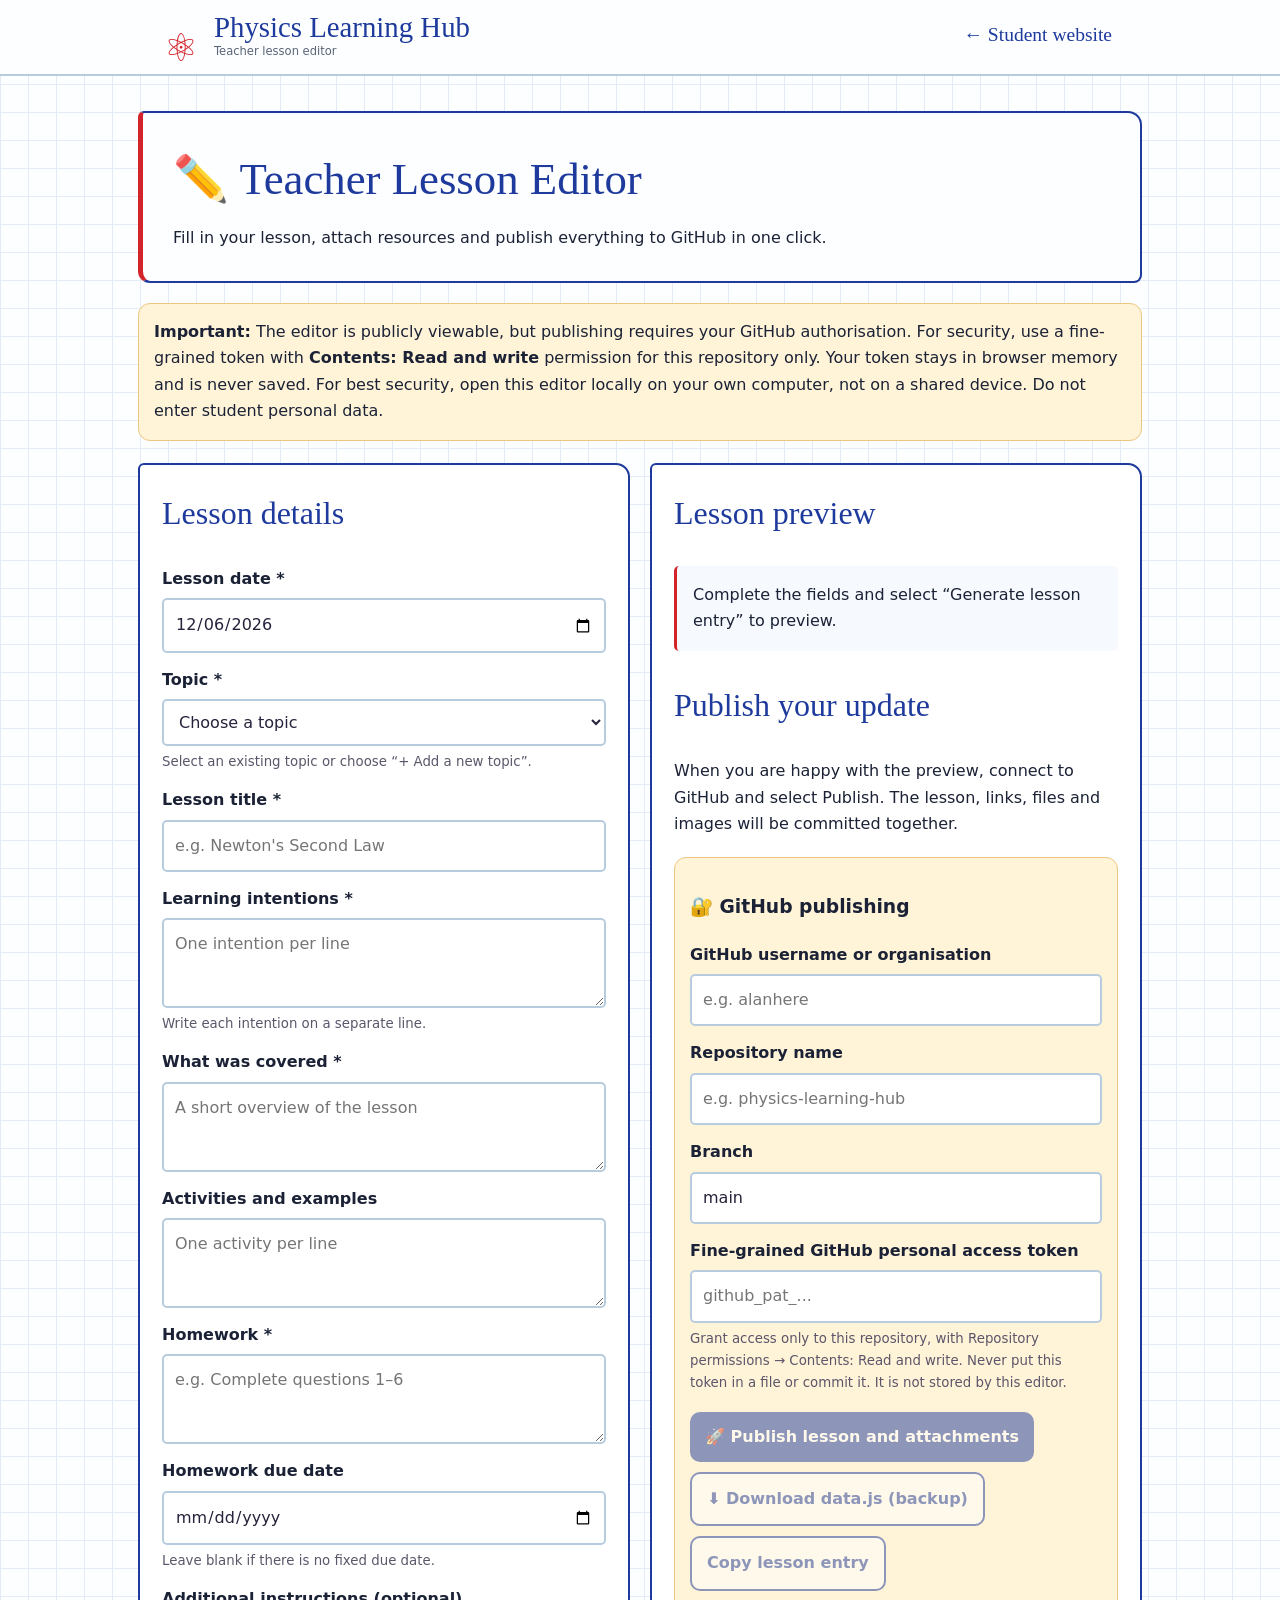
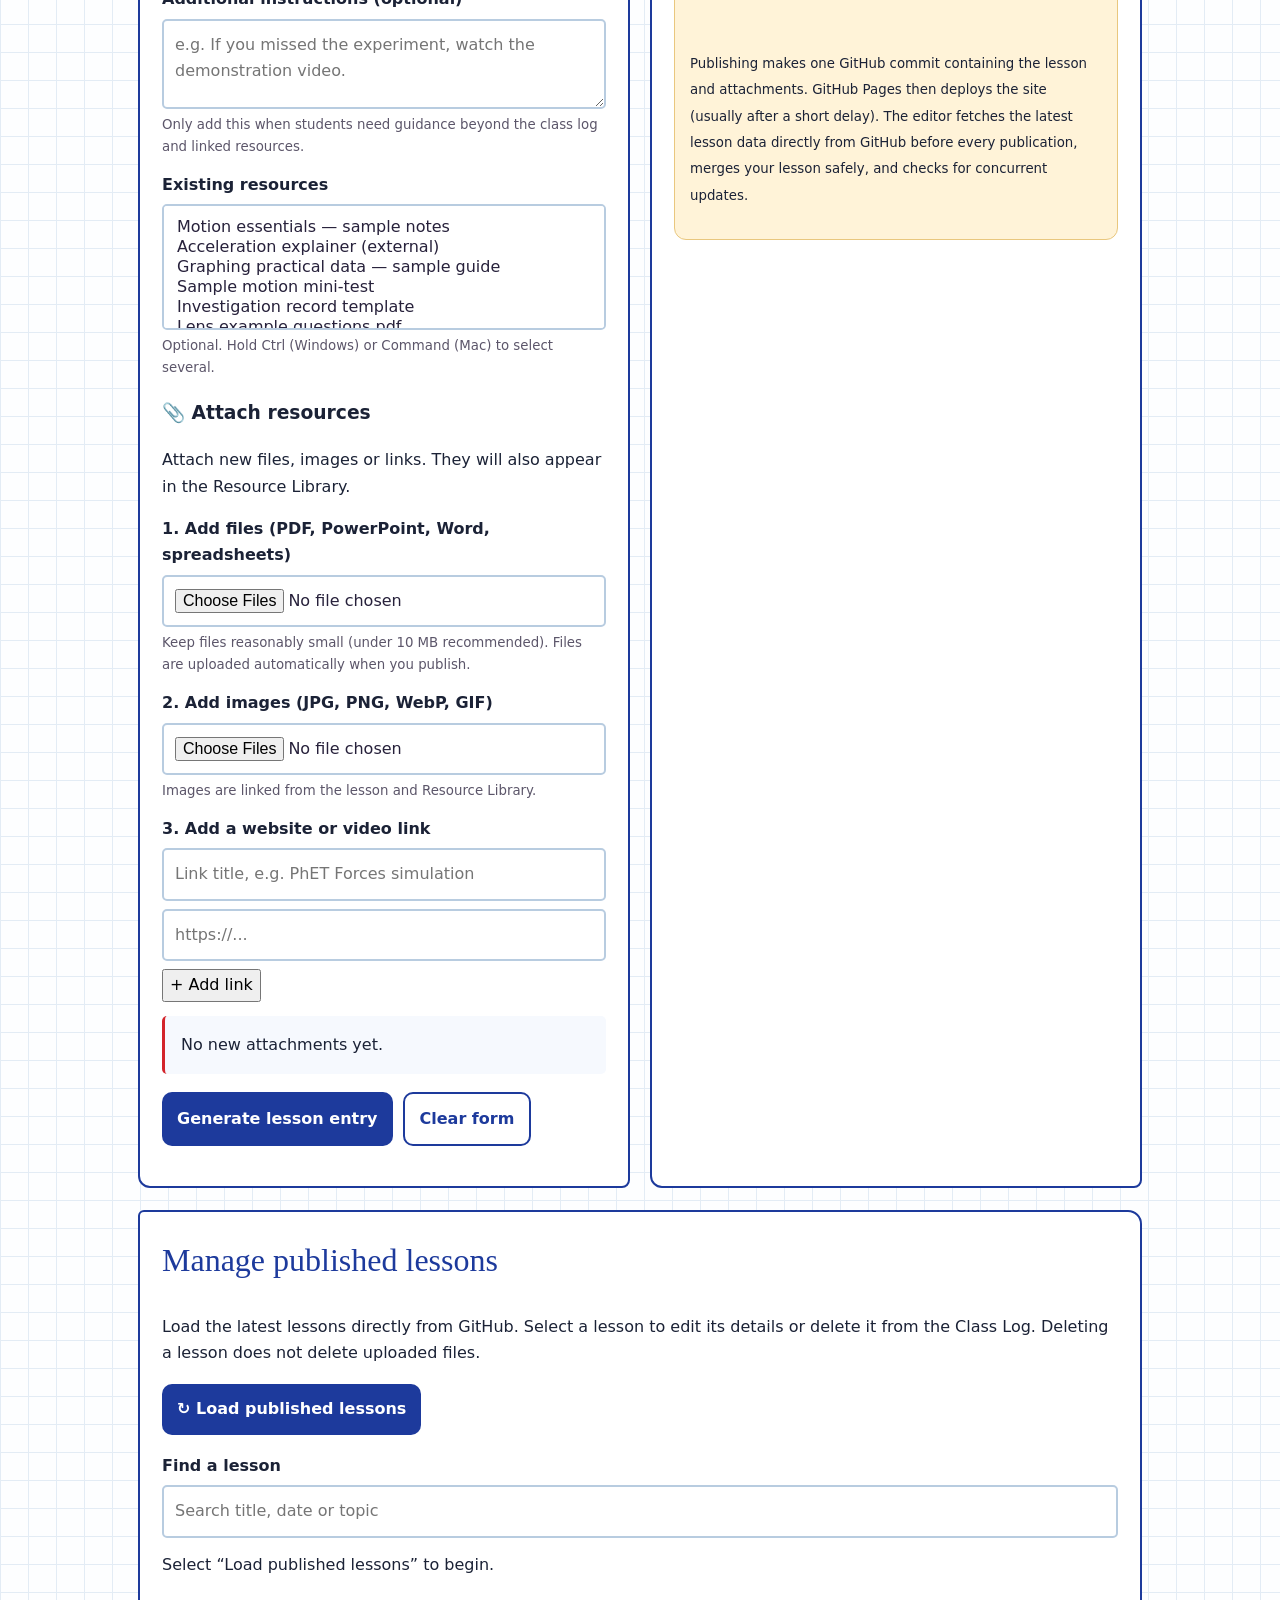
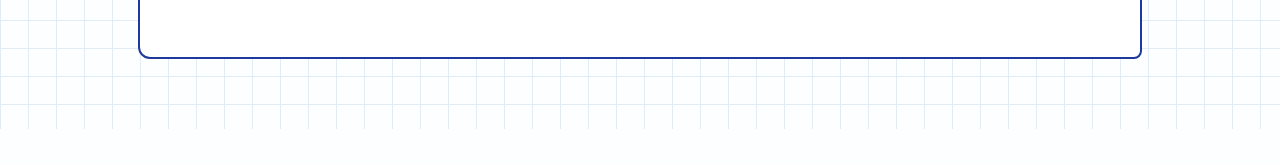
==== commit 59af1f63: "Add files via upload" ====
--- a/teacher-editor.html
+++ b/teacher-editor.html
@@ -56,11 +56,19 @@
 <div class="editor-actions"><button type="button" id="publish" disabled>🚀 Publish lesson and attachments</button><button type="button" id="download" class="secondary" disabled>⬇ Download data.js (backup)</button><button type="button" id="copy" class="secondary" disabled>Copy lesson entry</button></div>
 <p id="status" class="status" role="status" aria-live="polite"></p><div id="upload-manifest" class="preview" hidden></div>
 <p><small>Publishing makes one GitHub commit containing the lesson and attachments. GitHub Pages then deploys the site (usually after a short delay). The editor fetches the latest lesson data directly from GitHub before every publication, merges your lesson safely, and checks for concurrent updates.</small></p></section>
-</section></div></main>
+</section></div>
+<section class="editor-panel" style="margin-top:22px" aria-labelledby="manage-heading"><h2 id="manage-heading">Manage published lessons</h2><p>Load the latest lessons directly from GitHub. Select a lesson to edit its details or delete it from the Class Log. Deleting a lesson does not delete uploaded files.</p>
+<div class="editor-actions"><button type="button" id="manage-load">↻ Load published lessons</button></div>
+<div class="field"><label for="manage-filter">Find a lesson</label><input id="manage-filter" placeholder="Search title, date or topic"></div>
+<div id="manage-list" aria-live="polite">Select “Load published lessons” to begin.</div>
+<p id="manage-status" class="status" role="status" aria-live="polite"></p>
+</section></main>
 <script src="data.js"></script><script>
 (()=>{
 'use strict';
 const data=window.HUB_DATA;
+let editingOriginal=null;
+let managedSnapshot=null;
 const $=id=>document.getElementById(id);
 const attachments=[];
 const MAX_BYTES=20*1024*1024;
@@ -81,7 +89,7 @@
 const invalidate=()=>{generated=null;updated=null;$('download').disabled=true;$('copy').disabled=true;$('publish').disabled=true;$('status').textContent='';};
 $('lesson-form').addEventListener('input',invalidate);
 $('lesson-form').addEventListener('change',invalidate);
-$('reset').addEventListener('click',()=>{attachments.length=0;renderAttachments();$('lesson-form').reset();$('date').value=new Date().toLocaleDateString('en-CA');$('new-topic-wrap').hidden=true;$('new-topic').required=false;invalidate();$('preview').textContent='Complete the fields and select “Generate lesson entry” to preview.';});
+$('reset').addEventListener('click',()=>{editingOriginal=null;attachments.length=0;renderAttachments();HTMLFormElement.prototype.reset.call($('lesson-form'));$('date').value=new Date().toLocaleDateString('en-CA');$('new-topic-wrap').hidden=true;$('new-topic').required=false;invalidate();$('preview').textContent='Complete the fields and select “Generate lesson entry” to preview.';});
 $('lesson-form').addEventListener('submit',e=>{
  e.preventDefault();
  if(!$('lesson-form').reportValidity())return;
@@ -92,6 +100,7 @@
  if(!topicName){$('status').textContent='Choose or enter a topic.';return;}
  generated={id:'lesson-'+date+'-'+(slug(title)||'entry'),date,topic:topicName,title,summary:v('summary'),intentions:lines(v('intentions')),activities:lines(v('activities')),homework:v('homework'),due,additionalInstructions:v('additional-instructions'),resources:[...$('resources').selectedOptions].map(x=>x.value),example:false};
  const replacement=data.lessons.some(l=>l.id===generated.id);
+ if(editingOriginal)generated.id=editingOriginal.id;
  const newResources=attachments.map((a,i)=>({id:generated.id+'-resource-'+(i+1),title:a.title,topic:generated.topic,type:a.kind==='link'?(/youtu\.be|youtube\.com|vimeo\.com/i.test(a.url)?'Video':'Link'):a.kind==='image'?'Image':'File',description:'Attached to '+generated.title,url:a.kind==='link'?a.url:'uploads/'+a.filename}));
  generated.resources.push(...newResources.map(r=>r.id));
  updated={...data,topics:data.topics.some(t=>t.name.toLowerCase()===topicName.toLowerCase())?data.topics:[...data.topics,{name:topicName,icon:'◉',color:'sky',description:'Lessons and resources for '+topicName+'.',keyIdeas:[]}],lessons:[generated,...data.lessons.filter(l=>l.id!==generated.id)].sort((a,b)=>b.date.localeCompare(a.date)),resources:[...data.resources.filter(r=>!r.id.startsWith(generated.id+'-resource-')),...newResources]};
@@ -119,12 +128,13 @@
 };
 const mergeLesson=latest=>{
  const existing=latest.lessons.find(l=>l.id===generated.id);
+ if(editingOriginal){if(!existing||JSON.stringify(existing)!==JSON.stringify(editingOriginal))throw new Error('This lesson changed since it was loaded for editing. Reload it before saving.');}
  // Never silently replace a lesson that was published from another session.
- if(existing && !data.lessons.some(l=>l.id===generated.id))throw new Error('A lesson with this date and title already exists on GitHub. Check the Class Log before publishing again.');
- if(existing && JSON.stringify(existing)!==JSON.stringify(data.lessons.find(l=>l.id===generated.id)))throw new Error('This lesson was changed on GitHub after the editor opened. Reload and review before replacing it.');
+ if(existing && !editingOriginal && !data.lessons.some(l=>l.id===generated.id))throw new Error('A lesson with this date and title already exists on GitHub. Check the Class Log before publishing again.');
+ if(existing && !editingOriginal && JSON.stringify(existing)!==JSON.stringify(data.lessons.find(l=>l.id===generated.id)))throw new Error('This lesson was changed on GitHub after the editor opened. Reload and review before replacing it.');
  const newResources=attachments.map((a,i)=>({id:generated.id+'-resource-'+(i+1),title:a.title,topic:generated.topic,type:a.kind==='link'?(/youtu\.be|youtube\.com|vimeo\.com/i.test(a.url)?'Video':'Link'):a.kind==='image'?'Image':'File',description:'Attached to '+generated.title,url:a.kind==='link'?a.url:'uploads/'+a.filename}));
  const topicName=generated.topic;
- return {...latest,topics:latest.topics.some(t=>t.name.toLowerCase()===topicName.toLowerCase())?latest.topics:[...latest.topics,{name:topicName,icon:'◉',color:'sky',description:'Lessons and resources for '+topicName+'.',keyIdeas:[]}],lessons:[generated,...latest.lessons.filter(l=>l.id!==generated.id)].sort((a,b)=>b.date.localeCompare(a.date)),resources:[...latest.resources.filter(r=>!r.id.startsWith(generated.id+'-resource-')),...newResources]};
+ return {...latest,topics:latest.topics.some(t=>t.name.toLowerCase()===topicName.toLowerCase())?latest.topics:[...latest.topics,{name:topicName,icon:'◉',color:'sky',description:'Lessons and resources for '+topicName+'.',keyIdeas:[]}],lessons:[generated,...latest.lessons.filter(l=>l.id!==generated.id)].sort((a,b)=>b.date.localeCompare(a.date)),resources:[...latest.resources.filter(r=>!newResources.some(n=>n.id===r.id)),...newResources]};
 };
 const bytesBase64=bytes=>{let result='';for(let i=0;i<bytes.length;i+=0x8000){result+=String.fromCharCode(...bytes.subarray(i,i+0x8000));}return btoa(result);};
 async function publishLesson(){
@@ -168,14 +178,96 @@
   data.lessons=merged.lessons;data.topics=merged.topics;data.resources=merged.resources;
   $('resources').innerHTML=data.resources.map(r=>`<option value="${escape(r.id)}">${escape(r.title)}</option>`).join('');
   $('topic').innerHTML='<option value="">Choose a topic</option>'+data.topics.map(t=>`<option value="${escape(t.name)}">${escape(t.name)}</option>`).join('')+'<option value="__new__">+ Add a new topic…</option>';
-  $('lesson-form').reset();$('date').value=new Date().toLocaleDateString('en-CA');$('new-topic-wrap').hidden=true;$('new-topic').required=false;attachments.length=0;renderAttachments();generated=null;updated=null;
-  $('preview').textContent='Lesson published. Complete the fields to prepare your next lesson.';
+  HTMLFormElement.prototype.reset.call($('lesson-form'));$('date').value=new Date().toLocaleDateString('en-CA');$('new-topic-wrap').hidden=true;$('new-topic').required=false;attachments.length=0;renderAttachments();generated=null;updated=null;editingOriginal=null;
+  $('preview').textContent='Lesson published. Complete the fields to prepare your next lesson.'; managedSnapshot=null;$('manage-list').textContent='Select “Load published lessons” to refresh the list.';
   $('upload-manifest').hidden=true;
   btn.disabled=true;$('download').disabled=true;$('copy').disabled=true;
   // Clear the credential immediately after successful publishing.
   $('gh-token').value='';
  }catch(err){$('status').textContent='Publish unsuccessful: '+err.message+' No new lesson was published. Check the repository and retry or download a backup.';btn.disabled=false;}
 }
+
+// Manage lessons: read the authoritative repository data and make conflict-safe commits.
+const managementCredentials=()=>{
+ const owner=$('gh-owner').value.trim(),repo=$('gh-repo').value.trim(),branch=$('gh-branch').value.trim(),token=$('gh-token').value.trim();
+ if(!/^[\w-]+$/.test(owner)||!/^[\w.-]+$/.test(repo)||!branch||!token)throw new Error('Enter GitHub owner, repository, branch and token in the publishing settings above.');
+ return {base:'/repos/'+encodeURIComponent(owner)+'/'+encodeURIComponent(repo),branch,token};
+};
+const manageApi=async (path,method='GET',body)=>{
+ const {token}=managementCredentials();
+ const response=await fetch('https://api.github.com'+path,{method,headers:{'Accept':'application/vnd.github+json','Authorization':'Bearer '+token,'X-GitHub-Api-Version':'2022-11-28',...(body?{'Content-Type':'application/json'}:{})},...(body?{body:JSON.stringify(body)}:{})});
+ if(!response.ok){let message='';try{message=(await response.json()).message||''}catch{}throw new Error('GitHub '+response.status+': '+message)}
+ return response.json();
+};
+async function fetchManaged(){
+ const {base,branch,token}=managementCredentials();
+ const refPath='/git/ref/heads/'+branch.split('/').map(encodeURIComponent).join('/');
+ const ref=await manageApi(base+refPath);
+ const response=await fetch('https://api.github.com'+base+'/contents/data.js?ref='+encodeURIComponent(branch),{headers:{'Accept':'application/vnd.github.raw+json','Authorization':'Bearer '+token,'X-GitHub-Api-Version':'2022-11-28'},cache:'no-store'});
+ if(!response.ok)throw new Error('Cannot read GitHub data.js ('+response.status+').');
+ return {data:parseHubData(await response.text()),sha:ref.object.sha,base,refPath};
+}
+const managedItems=()=>{
+ const host=$('manage-list');host.replaceChildren();
+ if(!managedSnapshot){host.textContent='Select “Load published lessons” to begin.';return;}
+ const term=$('manage-filter').value.trim().toLowerCase();
+ const matches=[...managedSnapshot.data.lessons].sort((a,b)=>String(b.date).localeCompare(String(a.date))).filter(l=>[l.title,l.topic,l.date].join(' ').toLowerCase().includes(term));
+ if(!matches.length){host.textContent='No matching lessons.';return;}
+ for(const lesson of matches){
+  const line=document.createElement('div');line.style.cssText='border-bottom:1px solid #d6e1f1;padding:12px 0;display:flex;gap:12px;align-items:center;flex-wrap:wrap';
+  const detail=document.createElement('span');detail.style.flex='1 1 300px';
+  const name=document.createElement('strong');name.textContent=lesson.title||'(Untitled)';
+  const meta=document.createElement('small');meta.style.display='block';meta.textContent=(lesson.date||'No date')+' · '+(lesson.topic||'No topic');
+  detail.append(name,meta);
+  const edit=document.createElement('button');edit.type='button';edit.textContent='Edit';edit.className='secondary';
+  edit.addEventListener('click',()=>loadLessonForEdit(lesson));
+  const remove=document.createElement('button');remove.type='button';remove.textContent='Delete';remove.className='secondary';
+  remove.addEventListener('click',()=>deleteManagedLesson(lesson));
+  line.append(detail,edit,remove);host.append(line);
+ }
+};
+$('manage-filter').addEventListener('input',managedItems);
+$('manage-load').addEventListener('click',async()=>{
+ const btn=$('manage-load');btn.disabled=true;$('manage-status').textContent='Loading the latest published lessons…';
+ try{managedSnapshot=await fetchManaged();managedItems();$('manage-status').textContent=managedSnapshot.data.lessons.length+' published lessons loaded from GitHub.';}
+ catch(e){$('manage-status').textContent=e.message;}
+ finally{btn.disabled=false;}
+});
+function loadLessonForEdit(lesson){
+ editingOriginal=structuredClone(lesson);
+ const fields={date:lesson.date,title:lesson.title,intentions:(lesson.intentions||[]).join('\n'),summary:lesson.summary,activities:(lesson.activities||[]).join('\n'),homework:lesson.homework,due:lesson.due,'additional-instructions':lesson.additionalInstructions};
+ for(const [id,value] of Object.entries(fields))$(id).value=value||'';
+ const known=[...$('topic').options].some(o=>o.value===lesson.topic);
+ $('topic').value=known?lesson.topic:'__new__';$('new-topic-wrap').hidden=known;$('new-topic').required=!known;$('new-topic').value=known?'':lesson.topic||'';
+ for(const option of $('resources').options)option.selected=(lesson.resources||[]).includes(option.value);
+ attachments.length=0;renderAttachments();invalidate();
+ $('preview').textContent='Editing '+lesson.title+'. Review the fields and select Generate lesson entry, then Publish. Existing uploaded files remain linked.';
+ $('status').textContent='Editing published lesson. Its original identifier will be preserved.';
+ window.scrollTo({top:0,behavior:'smooth'});
+}
+async function deleteManagedLesson(lesson){
+ if(!confirm('Delete “'+lesson.title+'” ('+lesson.date+') from the Class Log? Uploaded files will remain in GitHub.'))return;
+ const typed=prompt('To confirm permanent removal from the Class Log, type DELETE:');
+ if(typed!=='DELETE'){$('manage-status').textContent='Deletion cancelled.';return;}
+ $('manage-status').textContent='Checking GitHub for changes…';
+ try{
+  const current=await fetchManaged();
+  const existing=current.data.lessons.find(l=>l.id===lesson.id);
+  if(!existing)throw new Error('Lesson is no longer present. Reload the list.');
+  if(JSON.stringify(existing)!==JSON.stringify(lesson))throw new Error('This lesson has changed since you loaded the list. Reload before deleting.');
+  const next={...current.data,lessons:current.data.lessons.filter(l=>l.id!==lesson.id)};
+  // Keep all resources and uploaded files: other lessons may still use them.
+  const head=await manageApi(current.base+'/git/commits/'+current.sha);
+  const blob=await manageApi(current.base+'/git/blobs','POST',{content:jsString(next),encoding:'utf-8'});
+  const tree=await manageApi(current.base+'/git/trees','POST',{base_tree:head.tree.sha,tree:[{path:'data.js',mode:'100644',type:'blob',sha:blob.sha}]});
+  const commit=await manageApi(current.base+'/git/commits','POST',{message:'Remove physics lesson: '+lesson.date+' — '+lesson.title,tree:tree.sha,parents:[current.sha]});
+  await manageApi(current.base+current.refPath.replace('/git/ref/','/git/refs/'),'PATCH',{sha:commit.sha,force:false});
+  managedSnapshot={...current,data:next,sha:commit.sha};managedItems();
+  data.lessons=next.lessons;data.resources=next.resources;data.topics=next.topics;
+  $('manage-status').textContent='✓ Lesson deleted from the Class Log. Uploaded files were retained.';
+ }catch(e){$('manage-status').textContent='Deletion not completed: '+e.message+' Check GitHub before retrying.';}
+}
+
 $('publish').addEventListener('click',publishLesson);
 $('copy').addEventListener('click',async()=>{
  if(!generated)return;
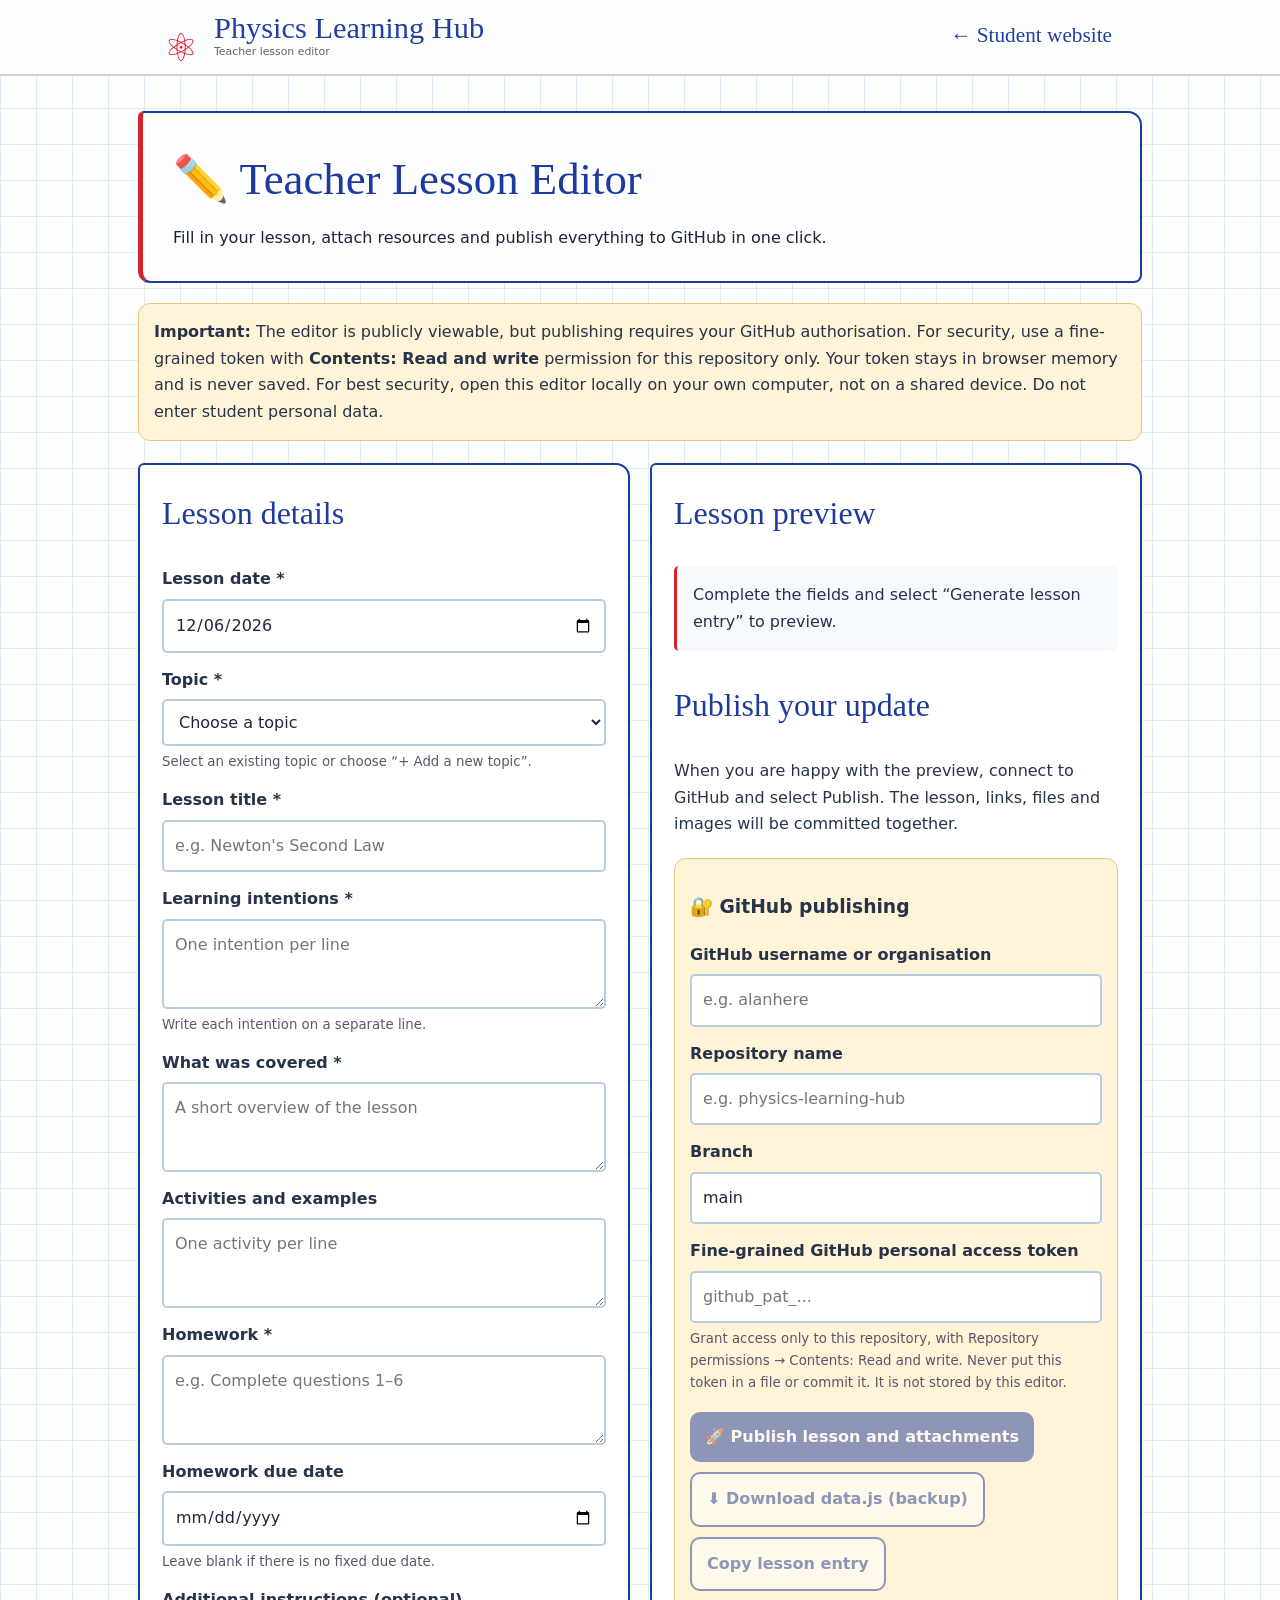
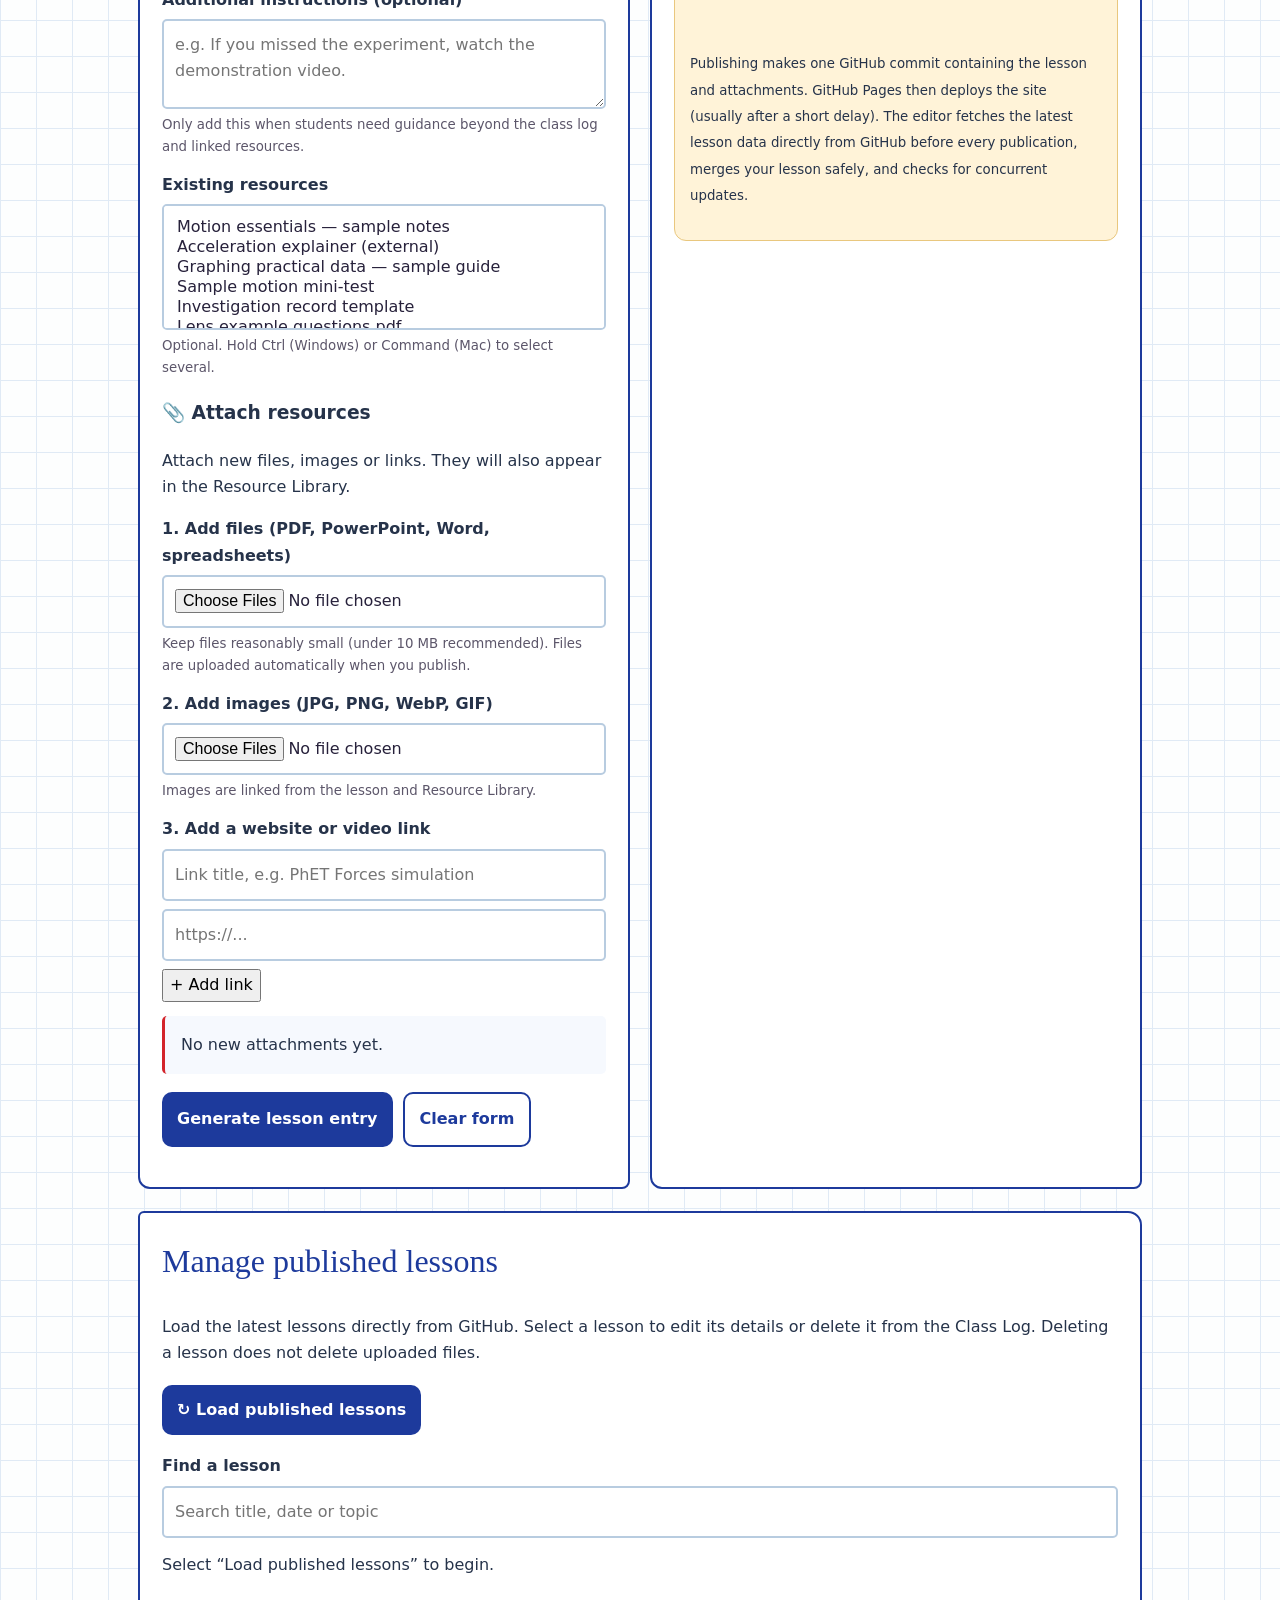
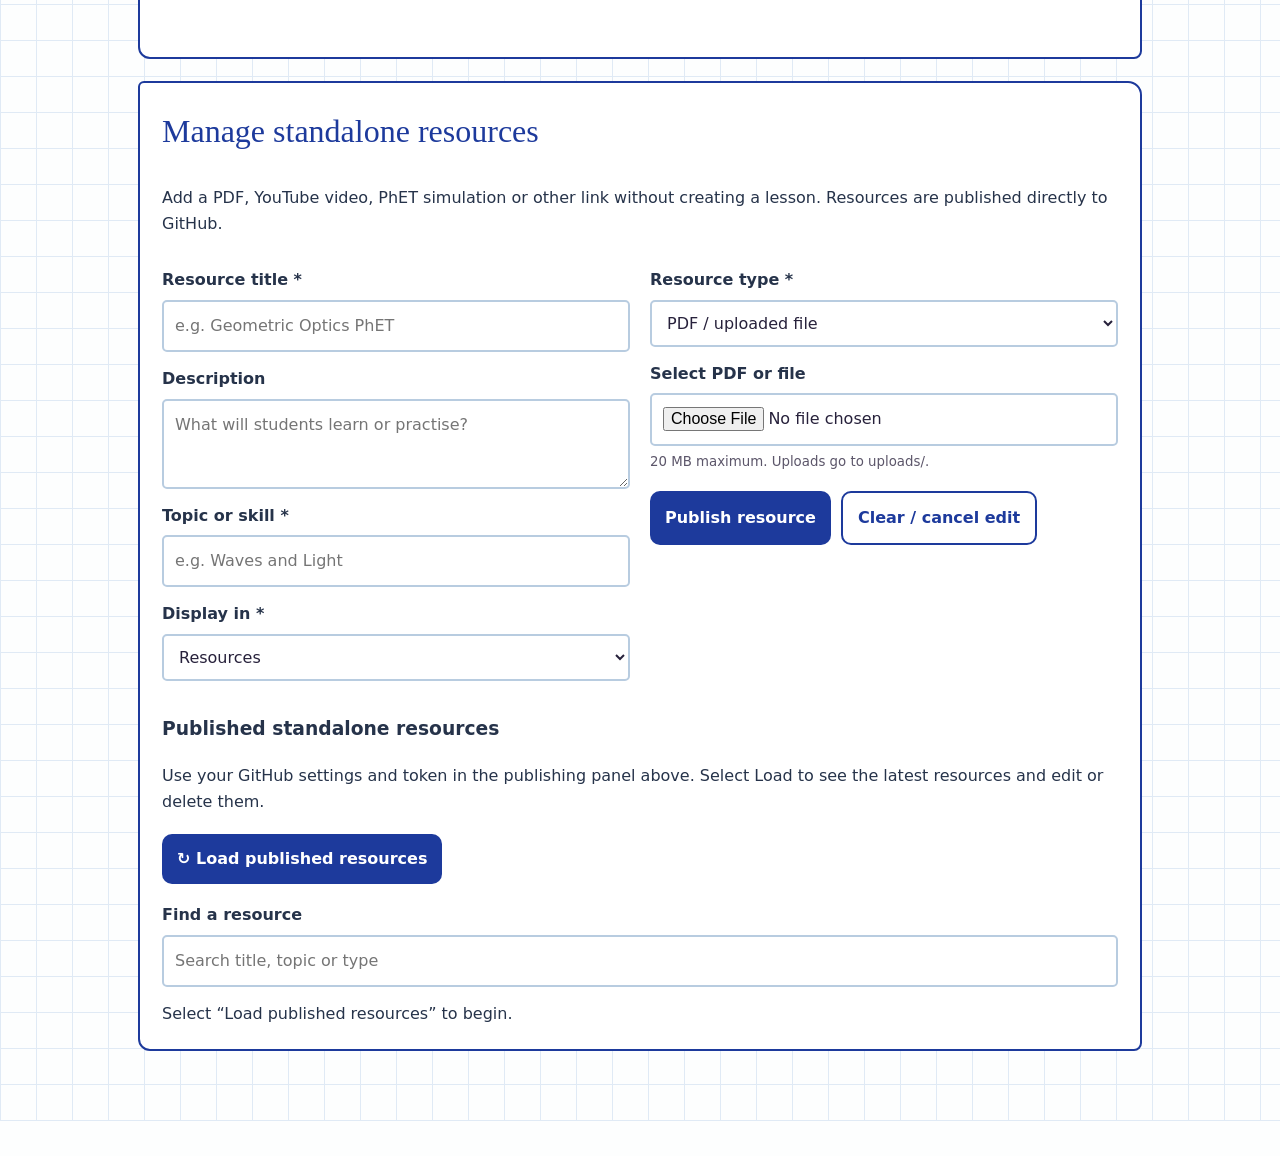
==== commit a18f728a: "Add files via upload" ====
--- a/teacher-editor.html
+++ b/teacher-editor.html
@@ -62,7 +62,29 @@
 <div class="field"><label for="manage-filter">Find a lesson</label><input id="manage-filter" placeholder="Search title, date or topic"></div>
 <div id="manage-list" aria-live="polite">Select “Load published lessons” to begin.</div>
 <p id="manage-status" class="status" role="status" aria-live="polite"></p>
-</section></main>
+</section>
+<section class="editor-panel" style="margin-top:22px" aria-labelledby="standalone-heading">
+<h2 id="standalone-heading">Manage standalone resources</h2><p>Add a PDF, YouTube video, PhET simulation or other link without creating a lesson. Resources are published directly to GitHub.</p>
+<form id="standalone-form">
+<div class="editor-grid" style="margin-top:0">
+<div>
+<div class="field"><label for="sr-title">Resource title *</label><input id="sr-title" required maxlength="160" placeholder="e.g. Geometric Optics PhET"></div>
+<div class="field"><label for="sr-description">Description</label><textarea id="sr-description" placeholder="What will students learn or practise?"></textarea></div>
+<div class="field"><label for="sr-topic">Topic or skill *</label><input id="sr-topic" required list="sr-topic-list" placeholder="e.g. Waves and Light"><datalist id="sr-topic-list"></datalist></div>
+<div class="field"><label for="sr-placement">Display in *</label><select id="sr-placement"><option value="resources">Resources</option><option value="skills">Skills Centre</option><option value="both">Both</option></select></div>
+</div><div>
+<div class="field"><label for="sr-type">Resource type *</label><select id="sr-type"><option value="File">PDF / uploaded file</option><option value="Video">YouTube / video</option><option value="Simulation">PhET / simulation</option><option value="Link">Other website</option></select></div>
+<div class="field" id="sr-file-wrap"><label for="sr-file">Select PDF or file</label><input type="file" id="sr-file" accept=".pdf,.doc,.docx,.ppt,.pptx,.xlsx,.xls,.csv,.txt,.png,.jpg,.jpeg,.webp"><small>20 MB maximum. Uploads go to uploads/.</small></div>
+<div class="field" id="sr-url-wrap" hidden><label for="sr-url">Full website URL</label><input type="url" id="sr-url" placeholder="https://..."></div>
+<div class="editor-actions"><button type="submit" id="sr-save">Publish resource</button><button type="button" id="sr-clear" class="secondary">Clear / cancel edit</button></div>
+<p id="sr-status" class="status" role="status" aria-live="polite"></p>
+</div></div></form>
+<h3>Published standalone resources</h3><p>Use your GitHub settings and token in the publishing panel above. Select Load to see the latest resources and edit or delete them.</p>
+<div class="editor-actions"><button type="button" id="sr-load">↻ Load published resources</button></div>
+<div class="field"><label for="sr-filter">Find a resource</label><input id="sr-filter" placeholder="Search title, topic or type"></div>
+<div id="sr-list" aria-live="polite">Select “Load published resources” to begin.</div>
+</section>
+</main>
 <script src="data.js"></script><script>
 (()=>{
 'use strict';
@@ -268,6 +290,54 @@
  }catch(e){$('manage-status').textContent='Deletion not completed: '+e.message+' Check GitHub before retrying.';}
 }
 
+
+// Standalone resource management uses the same authenticated GitHub API and non-force branch updates.
+let srEditing=null,srSnapshot=null;
+const srFields=()=>({title:$('sr-title').value.trim(),description:$('sr-description').value.trim(),topic:$('sr-topic').value.trim(),placement:$('sr-placement').value,type:$('sr-type').value});
+const srTypeChange=()=>{const file=$('sr-type').value==='File';$('sr-file-wrap').hidden=!file;$('sr-url-wrap').hidden=file;};
+$('sr-type').addEventListener('change',srTypeChange);srTypeChange();
+const srTopics=()=>{$('sr-topic-list').replaceChildren(...data.topics.map(t=>{const o=document.createElement('option');o.value=t.name;return o;}));};srTopics();
+function srClear(){srEditing=null;$('standalone-form').reset();$('sr-file').value='';srTypeChange();$('sr-save').textContent='Publish resource';$('sr-status').textContent='';}
+$('sr-clear').addEventListener('click',srClear);
+function srRender(){const host=$('sr-list');host.replaceChildren();if(!srSnapshot){host.textContent='Select “Load published resources” to begin.';return;}
+ const term=$('sr-filter').value.trim().toLowerCase();const list=srSnapshot.data.resources.filter(r=>r.standalone===true&&[r.title,r.topic,r.type,r.description].join(' ').toLowerCase().includes(term));
+ if(!list.length){host.textContent='No matching standalone resources.';return;}
+ for(const r of list){const row=document.createElement('div');row.style.cssText='border-bottom:1px solid #b8cce0;padding:12px 0;display:flex;gap:12px;align-items:center;flex-wrap:wrap';
+ const info=document.createElement('div');info.style.flex='1 1 280px';const name=document.createElement('strong');name.textContent=r.title;const detail=document.createElement('small');detail.style.display='block';detail.textContent=[r.topic,r.type,r.placement||'resources'].join(' · ');info.append(name,detail);
+ const edit=document.createElement('button');edit.type='button';edit.className='secondary';edit.textContent='Edit';edit.addEventListener('click',()=>{srEditing=structuredClone(r);$('sr-title').value=r.title||'';$('sr-description').value=r.description||'';$('sr-topic').value=r.topic||'';$('sr-placement').value=r.placement||'resources';$('sr-type').value=r.type||'Link';$('sr-url').value=/^https?:/.test(r.url||'')?r.url:'';srTypeChange();$('sr-save').textContent='Save resource changes';$('sr-status').textContent='Editing '+r.title+'. For uploaded files, leave the file picker empty to keep the existing file.';$('standalone-heading').scrollIntoView({behavior:'smooth'});});
+ const del=document.createElement('button');del.type='button';del.className='secondary';del.textContent='Delete';del.addEventListener('click',()=>srDelete(r));row.append(info,edit,del);host.append(row);
+ }
+}
+$('sr-filter').addEventListener('input',srRender);
+async function srLoad(){srSnapshot=await fetchManaged();srRender();$('sr-status').textContent=srSnapshot.data.resources.filter(r=>r.standalone===true).length+' standalone resources loaded.';}
+$('sr-load').addEventListener('click',async()=>{const btn=$('sr-load');btn.disabled=true;$('sr-status').textContent='Loading resources from GitHub…';try{await srLoad();}catch(e){$('sr-status').textContent='Could not load resources: '+e.message;}finally{btn.disabled=false;}});
+async function srCommit(transform,message,file){
+ const current=await fetchManaged();const next=transform(current.data);const head=await manageApi(current.base+'/git/commits/'+current.sha);const entries=[];
+ if(file){const bytes=new Uint8Array(await file.arrayBuffer());const blob=await manageApi(current.base+'/git/blobs','POST',{content:bytesBase64(bytes),encoding:'base64'});entries.push({path:next._uploadPath,mode:'100644',type:'blob',sha:blob.sha});delete next._uploadPath;}
+ const blob=await manageApi(current.base+'/git/blobs','POST',{content:jsString(next),encoding:'utf-8'});entries.push({path:'data.js',mode:'100644',type:'blob',sha:blob.sha});
+ const tree=await manageApi(current.base+'/git/trees','POST',{base_tree:head.tree.sha,tree:entries});const commit=await manageApi(current.base+'/git/commits','POST',{message,tree:tree.sha,parents:[current.sha]});
+ await manageApi(current.base+current.refPath.replace('/git/ref/','/git/refs/'),'PATCH',{sha:commit.sha,force:false});
+ data.resources=next.resources;data.topics=next.topics;srSnapshot={...current,data:next,sha:commit.sha};srRender();
+ $('resources').innerHTML=data.resources.map(r=>`<option value="${escape(r.id)}">${escape(r.title)}</option>`).join('');srTopics();
+ return next;
+}
+$('standalone-form').addEventListener('submit',async e=>{e.preventDefault();if(!$('standalone-form').reportValidity())return;
+ const v=srFields(),file=$('sr-file').files[0]||null,link=$('sr-url').value.trim();if(!v.title||!v.topic)return;
+ if(v.type==='File'&&!file&&!srEditing){$('sr-status').textContent='Choose a file to upload.';return;}
+ if(file&&file.size>20*1024*1024){$('sr-status').textContent='Files must be 20 MB or smaller.';return;}
+ if(v.type!=='File'){try{const u=new URL(link);if(!['https:','http:'].includes(u.protocol))throw Error();}catch{$('sr-status').textContent='Enter a complete https:// website URL.';return;}}
+ if(srEditing&&v.type==='File'&&!file&&!srEditing.url.startsWith('uploads/')){$('sr-status').textContent='Choose a file when switching this resource to an uploaded file.';return;}
+ const btn=$('sr-save');btn.disabled=true;$('sr-status').textContent='Checking latest GitHub data and preparing resource…';
+ try{const id=srEditing?srEditing.id:'standalone-'+Date.now().toString(36)+'-'+Math.random().toString(36).slice(2,8);const filename=file?'resource-'+id+'-'+safeName(file.name):null;const url=v.type==='File'?(filename?'uploads/'+filename:srEditing.url):link;
+ await srCommit(latest=>{const existing=latest.resources.find(r=>r.id===id);if(srEditing&&JSON.stringify(existing)!==JSON.stringify(srEditing))throw new Error('This resource has changed on GitHub. Reload before editing.');if(!srEditing&&existing)throw new Error('Resource ID already exists. Retry.');
+ const resource={...(existing||{}),id,title:v.title,description:v.description,topic:v.topic,type:v.type,url,placement:v.placement,standalone:true};return {...latest,_uploadPath:filename?'uploads/'+filename:undefined,topics:latest.topics.some(t=>t.name.toLowerCase()===v.topic.toLowerCase())?latest.topics:[...latest.topics,{name:v.topic,icon:'◉',color:'sky',description:'Resources for '+v.topic+'.',keyIdeas:[]}],resources:[...latest.resources.filter(r=>r.id!==id),resource]};},(srEditing?'Update':'Add')+' standalone physics resource: '+v.title,file);
+ srClear();$('sr-status').textContent='✓ Resource published successfully. It will appear after GitHub Pages updates. Uploaded files are kept if you later delete the listing.';
+ }catch(err){$('sr-status').textContent='Resource not confirmed published: '+err.message+' Check GitHub before retrying.';}finally{btn.disabled=false;}
+});
+async function srDelete(r){if(!confirm('Delete the resource listing “'+r.title+'”? Uploaded files will remain in GitHub.'))return;if(prompt('Type DELETE to confirm removal:')!=='DELETE')return;
+ $('sr-status').textContent='Checking GitHub before deletion…';try{await srCommit(latest=>{const existing=latest.resources.find(x=>x.id===r.id);if(JSON.stringify(existing)!==JSON.stringify(r))throw new Error('This resource changed on GitHub. Reload the list before deleting.');
+ if(latest.lessons.some(l=>(l.resources||[]).includes(r.id)))throw new Error('This resource is linked to a lesson. Remove it from that lesson first.');return {...latest,resources:latest.resources.filter(x=>x.id!==r.id)};},'Remove standalone physics resource: '+r.title,null);if(srEditing?.id===r.id)srClear();$('sr-status').textContent='✓ Resource listing removed. Uploaded file retained.';}catch(err){$('sr-status').textContent='Deletion not confirmed: '+err.message;}}
+
 $('publish').addEventListener('click',publishLesson);
 $('copy').addEventListener('click',async()=>{
  if(!generated)return;
--- a/style.css
+++ b/style.css
@@ -85,3 +85,104 @@
 .peer-model{border:1px solid #a5b6d8;border-radius:10px;background:#f9fbff;margin:20px 0}.peer-model summary{cursor:pointer;padding:15px;font-weight:750;color:#23469e}.peer-model-content{padding:0 18px 16px;line-height:1.65}.peer-model-content h3{margin:16px 0 4px;color:#23469e}.peer-model-content p{margin:0 0 12px}.peer-model-note{color:#58647c}.peer-equation{white-space:normal;font-family:Georgia,serif;font-style:italic}.peer-blank{letter-spacing:1px}.peer-critical-calc{border-left:3px solid #b62234;background:#fffaf7;padding:15px;margin:20px 0}.peer-critical-calc h3{margin-top:0}.peer-critical-calc button{padding:10px 15px;border:0;border-radius:8px;background:#23469e;color:white;font:inherit;font-weight:700;cursor:pointer}.peer-critical-calc button:disabled{opacity:.45;cursor:not-allowed}
 
 #limitation-builder{margin-top:24px}#limitation-builder select{width:100%;max-width:100%;padding:11px;border:1px solid #a6b2ca;border-radius:8px;background:white;font:inherit;color:#202b42}#limitation-result{white-space:pre-wrap;line-height:1.6}
+
+/* Definitive copybook visual system: blue ink, red rules, quiet squared paper. */
+:root{--ink:#203fa1;--pen:#e31f36;--paper:#fdfefe;--gridline:#e0eaf5;--rule:#c9d8e8;--sans:'Lexend',system-ui,sans-serif}
+body{background-color:#fdfefe;background-image:linear-gradient(#e0eaf5 1px,transparent 1px),linear-gradient(90deg,#e0eaf5 1px,transparent 1px);background-size:36px 36px;color:#26334a}
+.topbar{background:#fdfefeeb;border-bottom:2px solid #c6d6e7;box-shadow:none;padding-top:12px;padding-bottom:12px}
+.brand strong{font-family:var(--hand);font-size:1.9rem;color:var(--ink);font-weight:400}.brand small{font-size:.68rem}.logo{color:var(--pen);background:transparent}
+nav a{font-family:var(--hand);font-size:1.33rem;color:var(--ink);font-weight:400;border-radius:0;border-bottom:3px solid transparent}nav a:hover,nav a.active{background:transparent;border-bottom-color:var(--pen);color:var(--ink)}
+.container{max-width:960px;padding-top:30px}
+.copybook-hero{max-width:800px;margin:12px auto 30px;padding:8px 0 5px}
+.copybook-kicker{font-size:.72rem;color:#a23b46;letter-spacing:.12em;font-weight:700}
+.copybook-hero h1,.page-head h1{font-family:var(--hand);font-size:clamp(3rem,6vw,4.7rem);font-weight:400;line-height:1.12;color:var(--ink);margin:8px 0 16px;display:table;text-decoration:underline;text-decoration-color:var(--pen);text-decoration-thickness:3px;text-underline-offset:10px}
+.copybook-hero p,.page-head p{font-size:1rem;color:#596579;max-width:660px}
+.notebook-tabs{display:flex;flex-wrap:wrap;gap:22px;margin:28px 0 18px;align-items:center}
+.notebook-tabs a{font-family:var(--hand);font-size:1.7rem;color:#596579;text-decoration:none;padding:3px 0 7px;border-bottom:4px solid transparent}
+.notebook-tabs a:hover,.notebook-tabs a.selected{color:var(--ink);border-bottom-color:var(--pen)}
+.page-head{margin:5px 0 10px}.page-head h1{margin-bottom:13px}
+.section-head{border-bottom:2px solid var(--rule);margin-top:28px}.section-head h2{font-family:var(--hand);font-size:2.1rem;font-weight:400;color:var(--ink)}
+.section-head>a{font-family:var(--hand);font-size:1.3rem;color:var(--ink)}
+.card,.accordion,.resource-card{background:#fefefe;border:2px solid var(--ink);border-radius:9px;padding:21px;box-shadow:none}
+.card h3{font-family:var(--hand);font-size:1.75rem;color:var(--ink);font-weight:400}.card p{color:#4c5870}
+.compact-latest .card{padding:23px 25px}.compact-latest .card h3{font-size:1.9rem}
+.homework{background:#f6f8fb;border-left:3px solid var(--pen);border-radius:0;padding:12px 15px}
+.compact-links{display:grid;grid-template-columns:repeat(2,minmax(0,1fr));gap:14px}
+.compact-links a{display:flex;flex-direction:column;gap:4px;padding:16px 19px;border:2px solid var(--ink);border-radius:8px;background:#fefefe;text-decoration:none;color:var(--ink)}
+.compact-links a:hover{background:#edf4ff}.compact-links strong{font-family:var(--hand);font-size:1.6rem;font-weight:400}.compact-links span{font-size:.85rem;color:#5a6679}
+.toolbar{margin:15px 0 26px}.toolbar input,.toolbar select{border:2px solid #aebfd6;border-radius:6px;background:#fff;padding:11px}
+.timeline{border-left:2px solid var(--pen);margin:16px 0 0 14px;padding:0 0 5px 35px}
+.timeline-month{position:relative;font-family:var(--hand);font-size:1.85rem;font-weight:400;color:#586476;margin:4px 0 15px}
+.timeline-month::before{content:'';position:absolute;left:-43px;top:0;width:14px;height:26px;background:#fdfefe}
+.timeline-lesson{position:relative;margin:0 0 15px;background:#fff;border:2px solid var(--ink);border-radius:9px;overflow:visible}
+.timeline-lesson::before{content:'';position:absolute;left:-47px;top:22px;width:14px;height:14px;border:2px solid var(--pen);border-radius:50%;background:#fff}
+.timeline-lesson summary{display:flex;align-items:center;gap:14px;list-style:none;cursor:pointer;padding:16px 19px;min-height:68px}
+.timeline-lesson summary::-webkit-details-marker{display:none}
+.timeline-date{font-family:var(--hand);font-size:1.65rem;color:var(--ink);white-space:nowrap;line-height:1.1}
+.timeline-title{font-weight:650;color:#253047;font-size:.95rem;flex:1;line-height:1.4}
+.timeline-chevron{font-family:var(--hand);font-size:2.3rem;color:var(--ink);line-height:.7;transition:transform .15s}
+.timeline-lesson[open] .timeline-chevron{transform:rotate(180deg)}
+.timeline-body{border-top:1px dashed var(--rule);padding:0 14px 14px}.timeline-body .card{border:0;padding:12px 4px 4px}.timeline-body .card h3{font-size:1.6rem}
+.linklist a,.btn,.btn.outline{background:#fff;color:var(--ink);border:2px solid var(--ink);border-radius:6px;text-decoration:none}
+.pill{background:#fff;color:var(--pen);border:2px solid var(--pen);border-radius:50%;font-family:var(--hand);font-weight:400}
+footer{background:#fdfefe;border-top:2px solid #bfcfe3;color:#5b677b}footer strong{color:var(--ink)}
+.skills-header h1,.skills-activity h2,.skills-resources h2{font-family:var(--hand);color:var(--ink);font-weight:400}
+@media(max-width:650px){.copybook-hero h1,.page-head h1{font-size:3.2rem}.notebook-tabs{gap:12px 18px}.notebook-tabs a{font-size:1.4rem}.timeline{margin-left:8px;padding-left:22px}.timeline-lesson::before{left:-34px}.timeline-month::before{left:-30px}.timeline-lesson summary{padding:12px;gap:9px}.timeline-date{font-size:1.3rem}.timeline-title{font-size:.85rem}.compact-links{grid-template-columns:1fr}}
+
+/* Minimal navigation: remove duplicate site identity and reclaim vertical space */
+.topbar.compact-nav{padding:3px max(18px,calc((100vw - 960px)/2));min-height:0;justify-content:center;background:rgba(255,255,255,.72);border-bottom:1px solid #cbdbea}
+.compact-nav nav{justify-content:center;gap:12px}
+.compact-nav nav a{padding:4px 9px;font-size:1.28rem}
+@media(max-width:850px){.topbar.compact-nav{justify-content:flex-end;padding:6px 16px}.compact-nav nav{justify-content:flex-start;gap:2px}}
+
+/* Mobile-first copybook layout: compact swipeable navigation and touch targets. */
+html{scroll-padding-top:68px}
+@media(max-width:850px){
+  .topbar.compact-nav{position:sticky;top:0;z-index:30;display:block;padding:0 8px;min-height:0;background:#fdfefe;box-shadow:0 2px 0 #d8e4f0}
+  .compact-nav .menu{display:none}
+  .compact-nav nav,.compact-nav nav.open{display:flex;flex-direction:row;flex-wrap:nowrap;align-items:center;justify-content:flex-start;gap:3px;overflow-x:auto;overscroll-behavior-x:contain;-webkit-overflow-scrolling:touch;scrollbar-width:none;white-space:nowrap;width:100%;padding:2px 4px}
+  .compact-nav nav::-webkit-scrollbar{display:none}
+  .compact-nav nav a{flex:0 0 auto;min-height:44px;display:flex;align-items:center;justify-content:center;padding:6px 11px;font-size:1.2rem;line-height:1.2}
+  .container{width:100%;max-width:100%;padding:15px 14px 38px}
+  .copybook-hero{margin:3px 0 18px;padding:0}
+  .copybook-hero h1,.page-head h1{font-size:clamp(2.3rem,9vw,3.3rem);line-height:1.1;margin:7px 0 14px}
+  .copybook-hero p,.page-head p{font-size:.94rem;line-height:1.5}
+  .notebook-tabs{gap:7px 15px;margin:16px 0 12px}
+  .notebook-tabs a{font-size:1.28rem;min-height:44px;display:inline-flex;align-items:center}
+  .section-head{margin:22px 0 12px;align-items:flex-start}
+  .section-head h2{font-size:1.8rem}
+  .section-head>a{font-size:1.1rem;min-height:44px;display:inline-flex;align-items:center}
+  .toolbar{display:grid;grid-template-columns:1fr;gap:9px;margin:12px 0 17px}
+  .toolbar input,.toolbar select{min-width:0;width:100%;min-height:46px;font-size:16px}
+  .timeline{margin-left:7px;padding-left:18px}
+  .timeline-month{font-size:1.55rem;margin:0 0 10px}
+  .timeline-month::before{left:-26px}
+  .timeline-lesson{margin-bottom:11px;border-width:1.7px}
+  .timeline-lesson::before{left:-29px;top:20px;width:11px;height:11px}
+  .timeline-lesson summary{min-height:62px;gap:9px;padding:11px 10px}
+  .timeline-date{font-size:1.24rem;white-space:normal;flex:0 0 72px}
+  .timeline-title{font-size:.91rem;line-height:1.35;overflow-wrap:anywhere}
+  .timeline-chevron{font-size:1.9rem;flex:0 0 auto}
+  .timeline-body{padding:0 9px 12px}
+  .timeline-body .card{padding:9px 0 0}
+  .card,.resource-card,.skills-activity{padding:15px}
+  .compact-latest .card{padding:16px}
+  .compact-links{grid-template-columns:repeat(2,minmax(0,1fr));gap:10px}
+  .compact-links a{padding:13px;min-height:90px}
+  .compact-links strong{font-size:1.35rem}
+  .linklist{display:grid;grid-template-columns:1fr;gap:8px}
+  .linklist a,.btn,.btn.outline{min-height:44px;display:inline-flex;align-items:center;overflow-wrap:anywhere;word-break:break-word;padding:10px 12px}
+  .grid,.grid.two,.skills-modules{grid-template-columns:1fr}
+  .skills-activity input,.skills-activity textarea,.peer-field input,.peer-field textarea{font-size:16px}
+  footer{padding:17px 12px;gap:7px;text-align:center}
+}
+@media(max-width:360px){.compact-nav nav a{font-size:1.1rem;padding:6px 9px}.timeline-date{flex-basis:61px;font-size:1.13rem}.timeline-title{font-size:.86rem}.compact-links{grid-template-columns:1fr}}
+
+/* Class Log is the home screen; compact mobile-friendly tabs */
+.compact-nav{min-height:0;padding-top:0;padding-bottom:0}
+.compact-nav nav{justify-content:center;gap:clamp(12px,3vw,34px)}
+.copybook-hero,.compact-links{display:none!important}
+.page-head{margin-top:12px;margin-bottom:10px}
+.page-head h1{margin-bottom:3px}
+.notebook-tabs{margin-top:10px;margin-bottom:15px}
+@media(max-width:700px){.compact-nav{padding:0 8px}.compact-nav nav{justify-content:flex-start;gap:16px}.compact-nav nav a{white-space:nowrap;padding:10px 2px}.page-head{margin-top:8px}.page-head h1{font-size:2.15rem}.page-head p{font-size:.87rem}.notebook-tabs{gap:16px;overflow-x:auto;white-space:nowrap}.toolbar{margin-top:12px}.timeline-lesson summary{min-height:58px}}
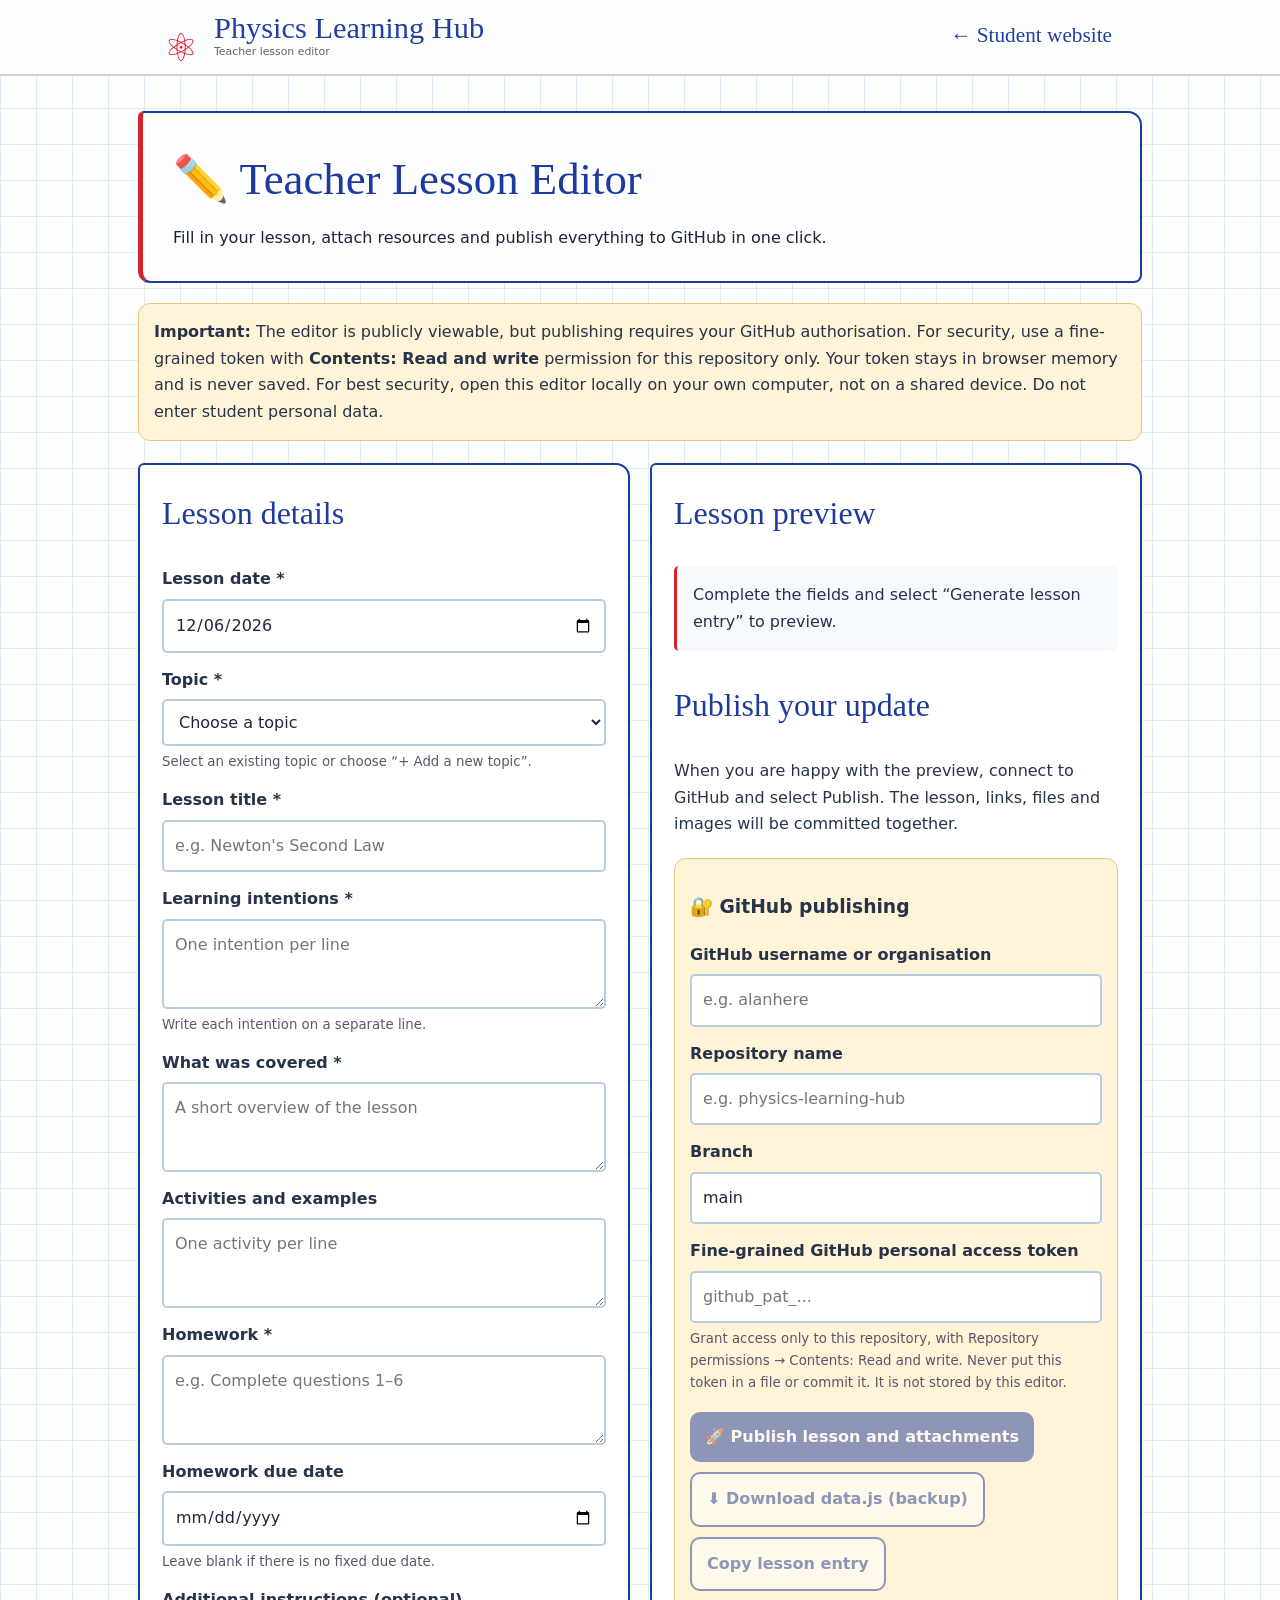
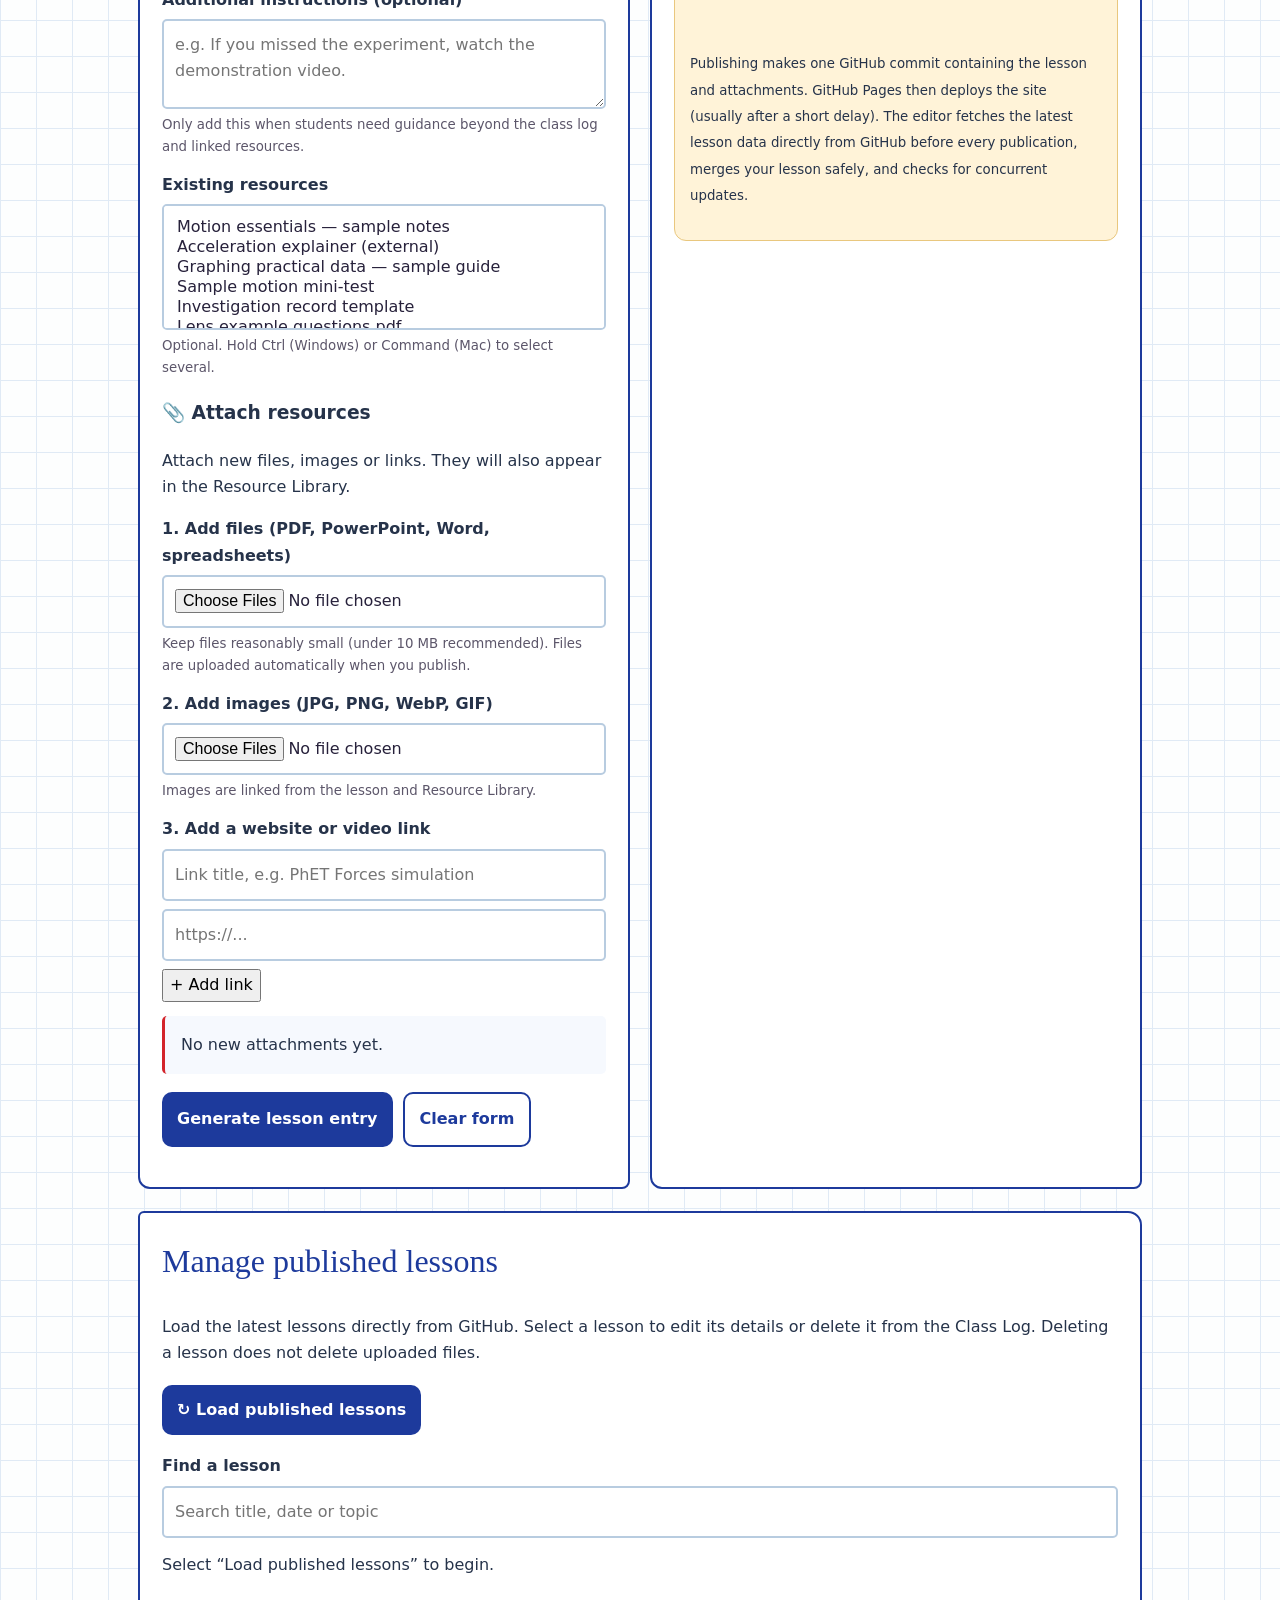
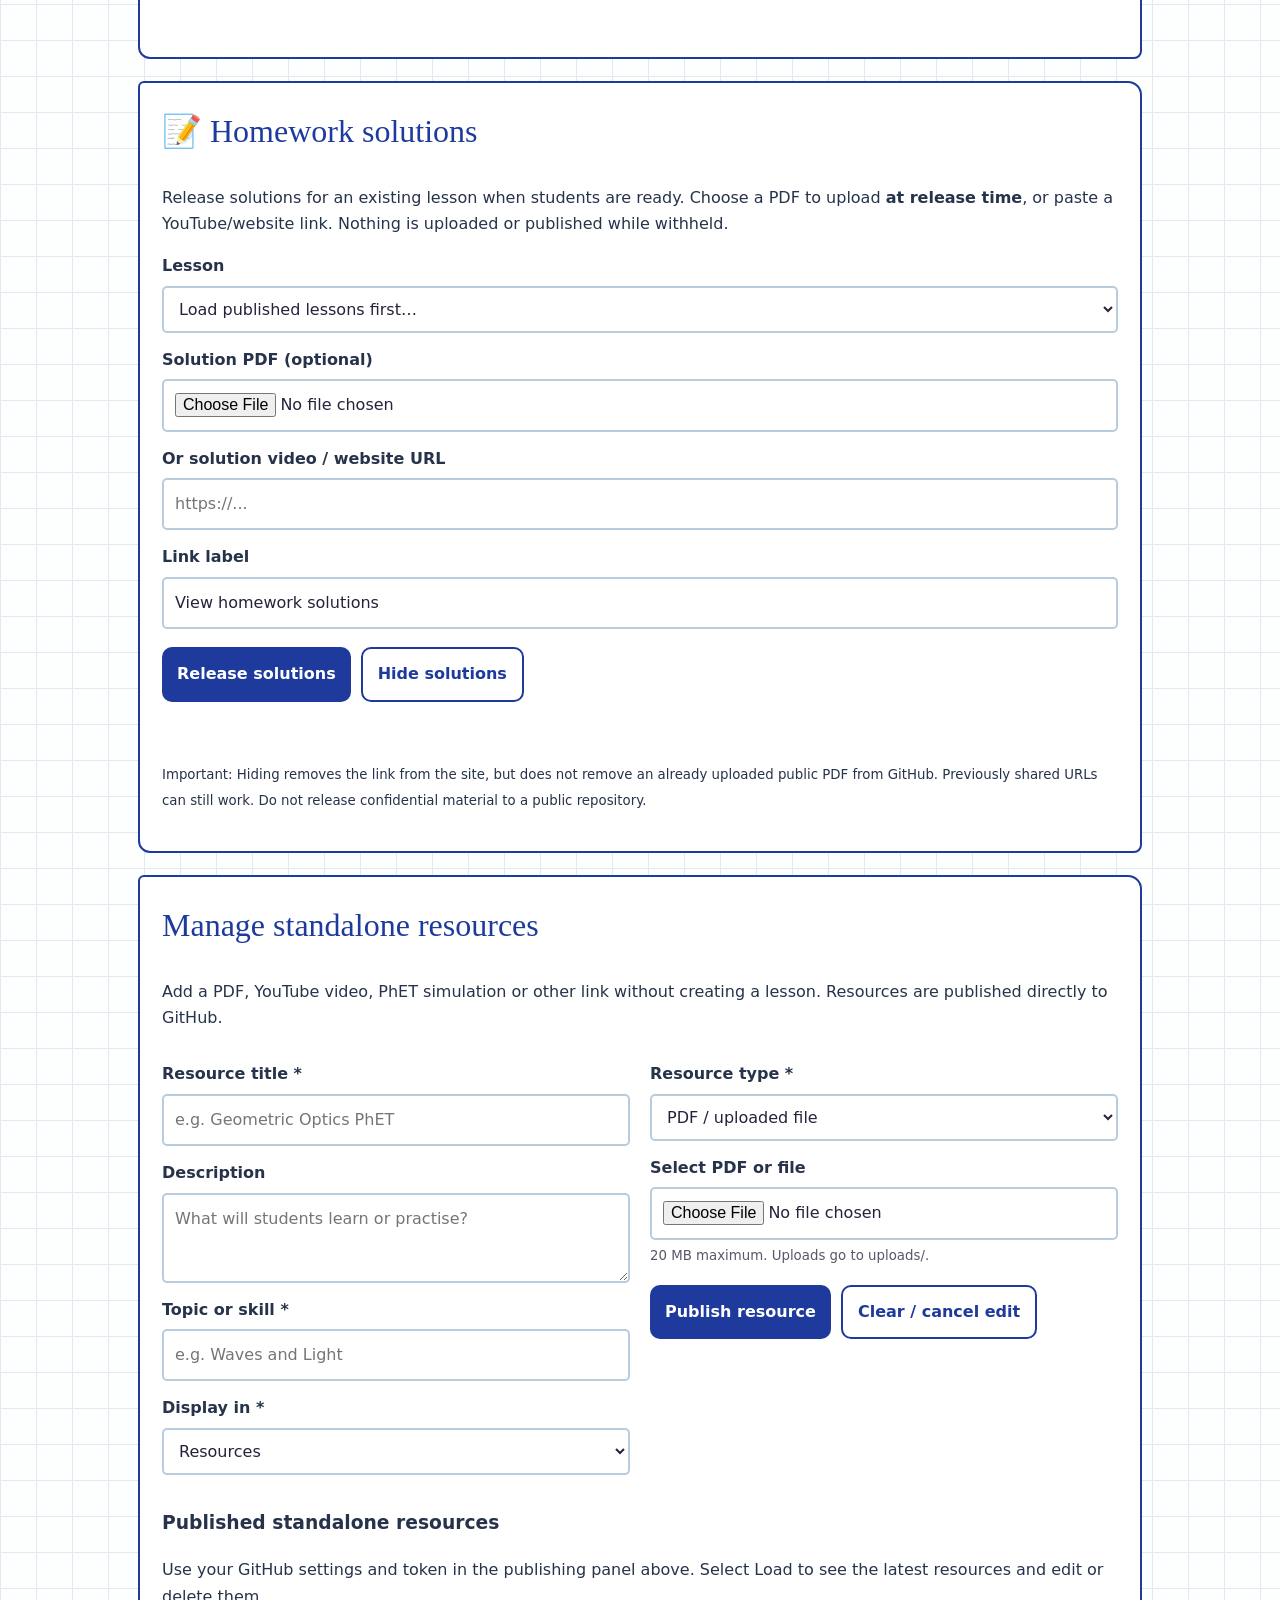
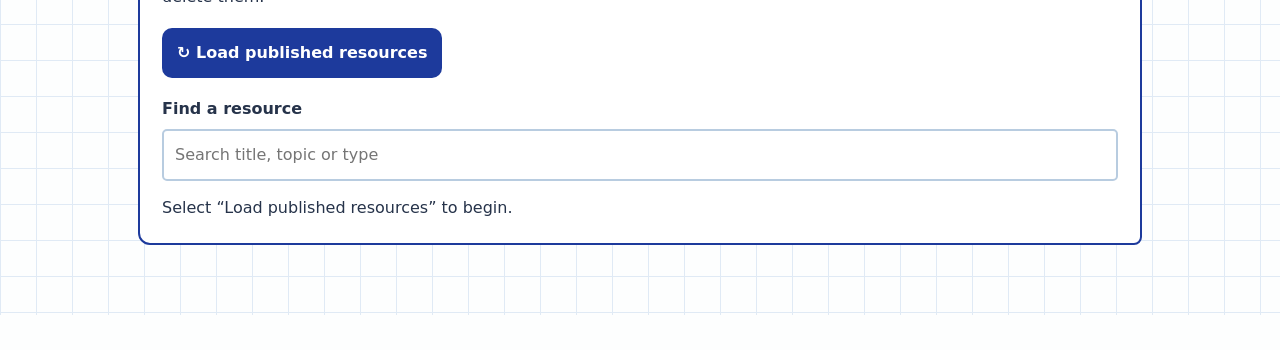
==== commit deb925e2: "Add files via upload" ====
--- a/teacher-editor.html
+++ b/teacher-editor.html
@@ -26,7 +26,7 @@
 <section class="editor-head"><h1>✏️ Teacher Lesson Editor</h1><p>Fill in your lesson, attach resources and publish everything to GitHub in one click.</p></section>
 <div class="notice-teacher"><strong>Important:</strong> The editor is publicly viewable, but publishing requires your GitHub authorisation. For security, use a fine-grained token with <strong>Contents: Read and write</strong> permission for this repository only. Your token stays in browser memory and is never saved. For best security, open this editor locally on your own computer, not on a shared device. Do not enter student personal data.</div>
 <div class="editor-grid">
-<section class="editor-panel"><h2>Lesson details</h2>
+<section class="editor-panel" id="lesson-details-panel"><h2>Lesson details</h2><p id="edit-mode-notice" role="status" aria-live="polite" hidden style="background:#eaf2ff;border-left:4px solid #d3242b;padding:12px;font-weight:700"></p>
 <form id="lesson-form">
 <div class="field"><label for="date">Lesson date *</label><input id="date" type="date" required></div>
 <div class="field"><label for="topic">Topic *</label><select id="topic" required></select><div id="new-topic-wrap" hidden style="margin-top:10px"><label for="new-topic">New topic name *</label><input id="new-topic" type="text" maxlength="80" placeholder="e.g. Optics"></div><small>Select an existing topic or choose “+ Add a new topic”.</small></div>
@@ -62,6 +62,17 @@
 <div class="field"><label for="manage-filter">Find a lesson</label><input id="manage-filter" placeholder="Search title, date or topic"></div>
 <div id="manage-list" aria-live="polite">Select “Load published lessons” to begin.</div>
 <p id="manage-status" class="status" role="status" aria-live="polite"></p>
+</section>
+<section class="editor-panel" style="margin-top:22px" aria-labelledby="solutions-heading">
+<h2 id="solutions-heading">📝 Homework solutions</h2>
+<p>Release solutions for an existing lesson when students are ready. Choose a PDF to upload <strong>at release time</strong>, or paste a YouTube/website link. Nothing is uploaded or published while withheld.</p>
+<div class="field"><label for="sol-lesson">Lesson</label><select id="sol-lesson"><option value="">Load published lessons first…</option></select></div>
+<div class="field"><label for="sol-file">Solution PDF (optional)</label><input id="sol-file" type="file" accept=".pdf,application/pdf"></div>
+<div class="field"><label for="sol-url">Or solution video / website URL</label><input id="sol-url" type="url" placeholder="https://..."></div>
+<div class="field"><label for="sol-label">Link label</label><input id="sol-label" value="View homework solutions" maxlength="100"></div>
+<div class="editor-actions"><button id="sol-release" type="button">Release solutions</button><button id="sol-hide" type="button" class="secondary">Hide solutions</button></div>
+<p id="sol-status" class="status" role="status" aria-live="polite"></p>
+<p><small>Important: Hiding removes the link from the site, but does not remove an already uploaded public PDF from GitHub. Previously shared URLs can still work. Do not release confidential material to a public repository.</small></p>
 </section>
 <section class="editor-panel" style="margin-top:22px" aria-labelledby="standalone-heading">
 <h2 id="standalone-heading">Manage standalone resources</h2><p>Add a PDF, YouTube video, PhET simulation or other link without creating a lesson. Resources are published directly to GitHub.</p>
@@ -265,7 +276,9 @@
  attachments.length=0;renderAttachments();invalidate();
  $('preview').textContent='Editing '+lesson.title+'. Review the fields and select Generate lesson entry, then Publish. Existing uploaded files remain linked.';
  $('status').textContent='Editing published lesson. Its original identifier will be preserved.';
- window.scrollTo({top:0,behavior:'smooth'});
+ const notice=$('edit-mode-notice');notice.hidden=false;notice.textContent='Editing: '+lesson.title+' — update the fields below, then select Generate lesson entry and Publish.';
+ $('lesson-details-panel').scrollIntoView({behavior:'smooth',block:'start'});
+ setTimeout(()=>$('title').focus({preventScroll:true}),350);
 }
 async function deleteManagedLesson(lesson){
  if(!confirm('Delete “'+lesson.title+'” ('+lesson.date+') from the Class Log? Uploaded files will remain in GitHub.'))return;
@@ -345,4 +358,38 @@
  catch(e){$('status').textContent='Copy unavailable in this browser. Use Download instead.';}
 });
 })();
+
+// Homework solutions: only publish solution bytes and URLs when the teacher explicitly releases them.
+async function solLoadLessons(){
+ const current=await fetchManaged();const select=$('sol-lesson'),chosen=select.value;
+ select.replaceChildren(new Option('Choose a lesson…',''));
+ for(const l of [...current.data.lessons].sort((a,b)=>b.date.localeCompare(a.date)))select.add(new Option(l.date+' — '+l.title+(l.homeworkSolution?.url?' ✓ released':''),l.id));
+ select.value=chosen;return current;
+}
+$('manage-load').addEventListener('click',()=>{setTimeout(()=>solLoadLessons().catch(e=>{$('sol-status').textContent=e.message}),400)});
+$('sol-lesson').addEventListener('change',async()=>{try{const snap=await solLoadLessons();const l=snap.data.lessons.find(x=>x.id===$('sol-lesson').value);$('sol-status').textContent=l?.homeworkSolution?.url?'Solutions currently released. You can replace or hide them.':'No solutions released for this lesson.';}catch(e){$('sol-status').textContent=e.message;}});
+async function solPublish(hide){
+ const id=$('sol-lesson').value,btn=$('sol-release'),status=$('sol-status');if(!id){status.textContent='Choose a lesson first.';return;}
+ const file=$('sol-file').files[0],url=$('sol-url').value.trim();let parsed;
+ if(!hide){if(!file&&!url){status.textContent='Choose a PDF or enter a solution link.';return;}if(file&&(file.type!=='application/pdf'&&!file.name.toLowerCase().endsWith('.pdf')||file.size>20*1024*1024)){status.textContent='Choose a PDF smaller than 20 MB.';return;}if(!file){try{parsed=new URL(url);if(!['http:','https:'].includes(parsed.protocol))throw Error();}catch{status.textContent='Enter a valid http(s) URL.';return;}}}
+ if(hide&&!confirm('Hide the solutions link from students? Previously published PDFs remain publicly accessible by their URL.'))return;
+ btn.disabled=true;$('sol-hide').disabled=true;status.textContent=hide?'Hiding solutions…':'Preparing solutions…';
+ try{
+  const current=await fetchManaged(),lesson=current.data.lessons.find(x=>x.id===id);if(!lesson)throw new Error('Lesson not found. Reload the list.');
+  const head=await manageApi(current.base+'/git/commits/'+current.sha);const tree=[];
+  let finalUrl=parsed?.href||url;
+  if(!hide&&file){const bytes=new Uint8Array(await file.arrayBuffer());const blob=await manageApi(current.base+'/git/blobs','POST',{content:bytesBase64(bytes),encoding:'base64'});const filename='solutions/'+slug(id)+'-'+Date.now()+'.pdf';tree.push({path:filename,mode:'100644',type:'blob',sha:blob.sha});finalUrl=filename;}
+  const next=structuredClone(current.data),target=next.lessons.find(x=>x.id===id);
+  if(hide)delete target.homeworkSolution;
+  else target.homeworkSolution={url:finalUrl,label:$('sol-label').value.trim()||'View homework solutions'};
+  const dataBlob=await manageApi(current.base+'/git/blobs','POST',{content:jsString(next),encoding:'utf-8'});tree.push({path:'data.js',mode:'100644',type:'blob',sha:dataBlob.sha});
+  const newTree=await manageApi(current.base+'/git/trees','POST',{base_tree:head.tree.sha,tree});
+  const commit=await manageApi(current.base+'/git/commits','POST',{message:(hide?'Hide':'Release')+' homework solutions: '+lesson.title,tree:newTree.sha,parents:[current.sha]});
+  await manageApi(current.base+current.refPath.replace('/git/ref/','/git/refs/'),'PATCH',{sha:commit.sha,force:false});
+  status.textContent=hide?'✓ Solutions link hidden. Previously uploaded PDFs are still public.':'✓ Solutions released to students. GitHub Pages may take a moment to update.';
+  $('sol-file').value='';$('sol-url').value='';$('gh-token').value='';
+ }catch(err){status.textContent='Update not confirmed: '+err.message+' Check GitHub before retrying.';}finally{btn.disabled=false;$('sol-hide').disabled=false;}
+}
+$('sol-release').addEventListener('click',()=>solPublish(false));
+$('sol-hide').addEventListener('click',()=>solPublish(true));
 </script></body></html>
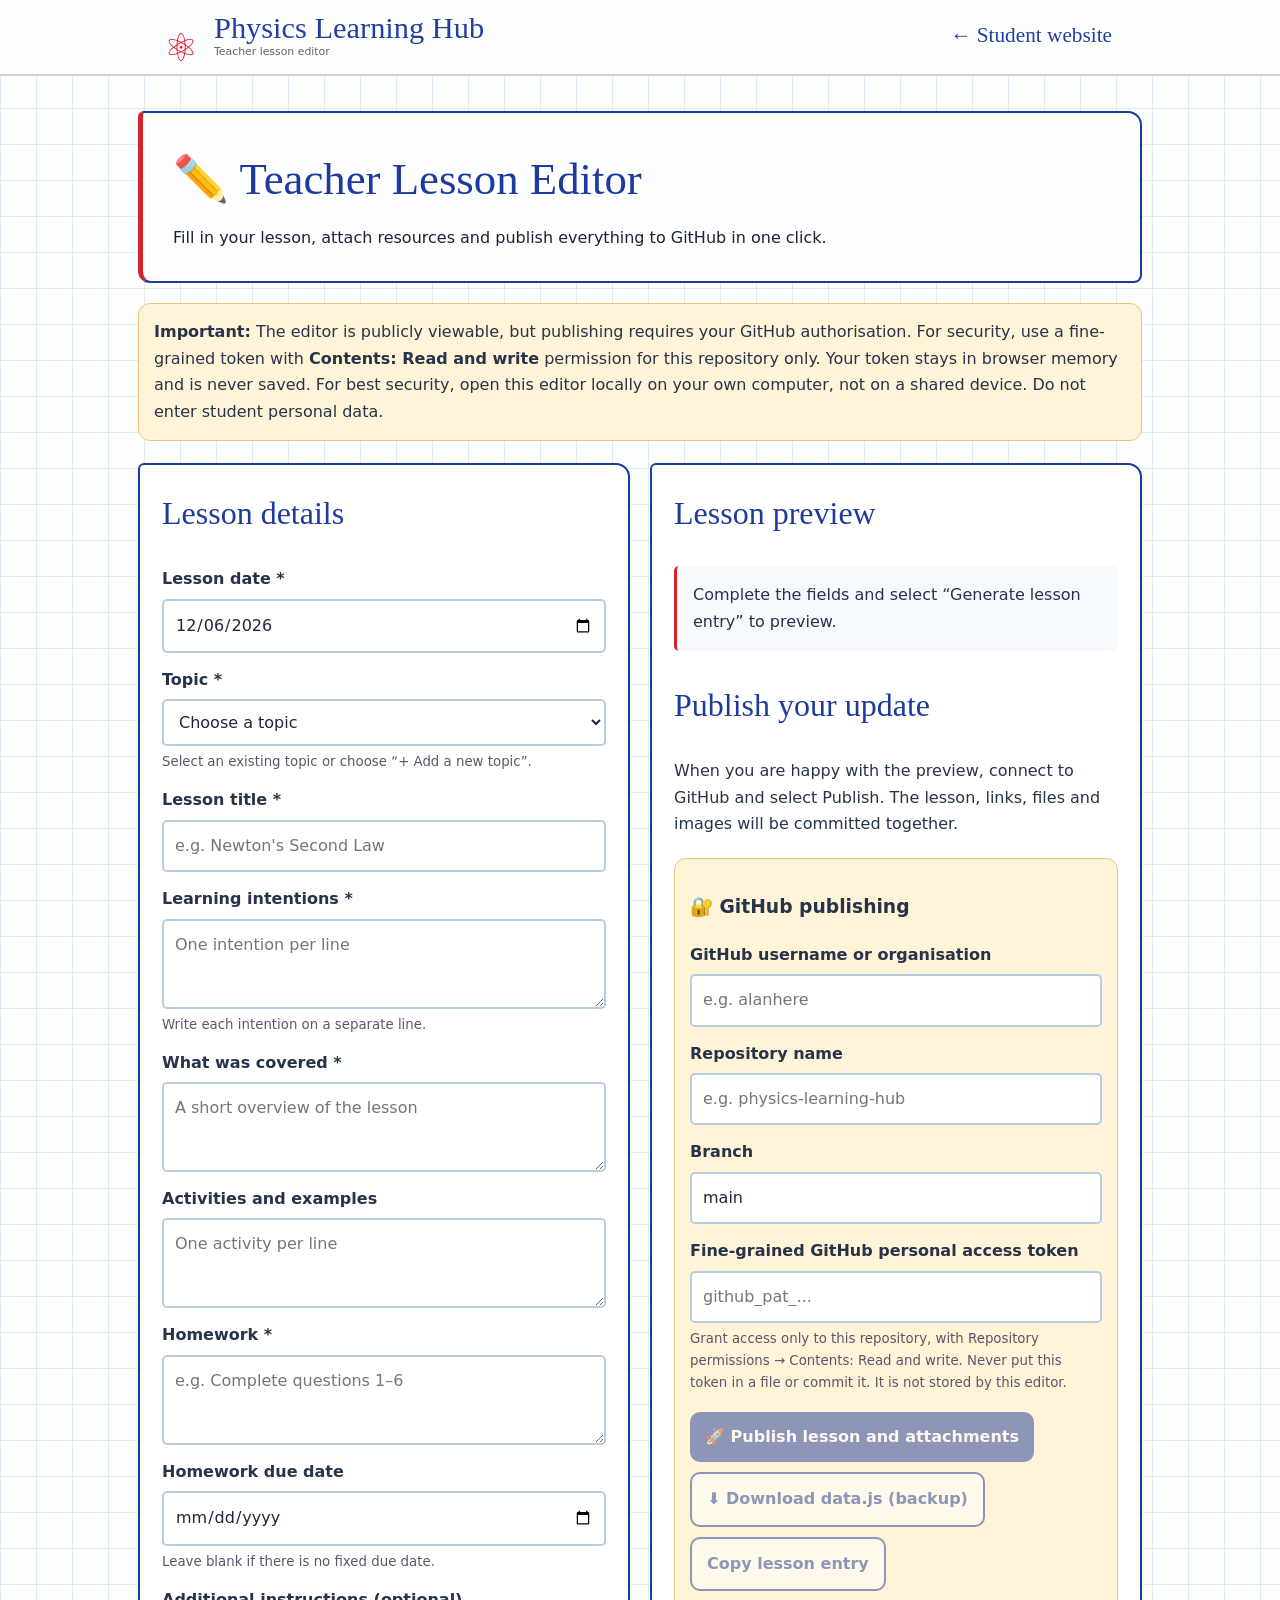
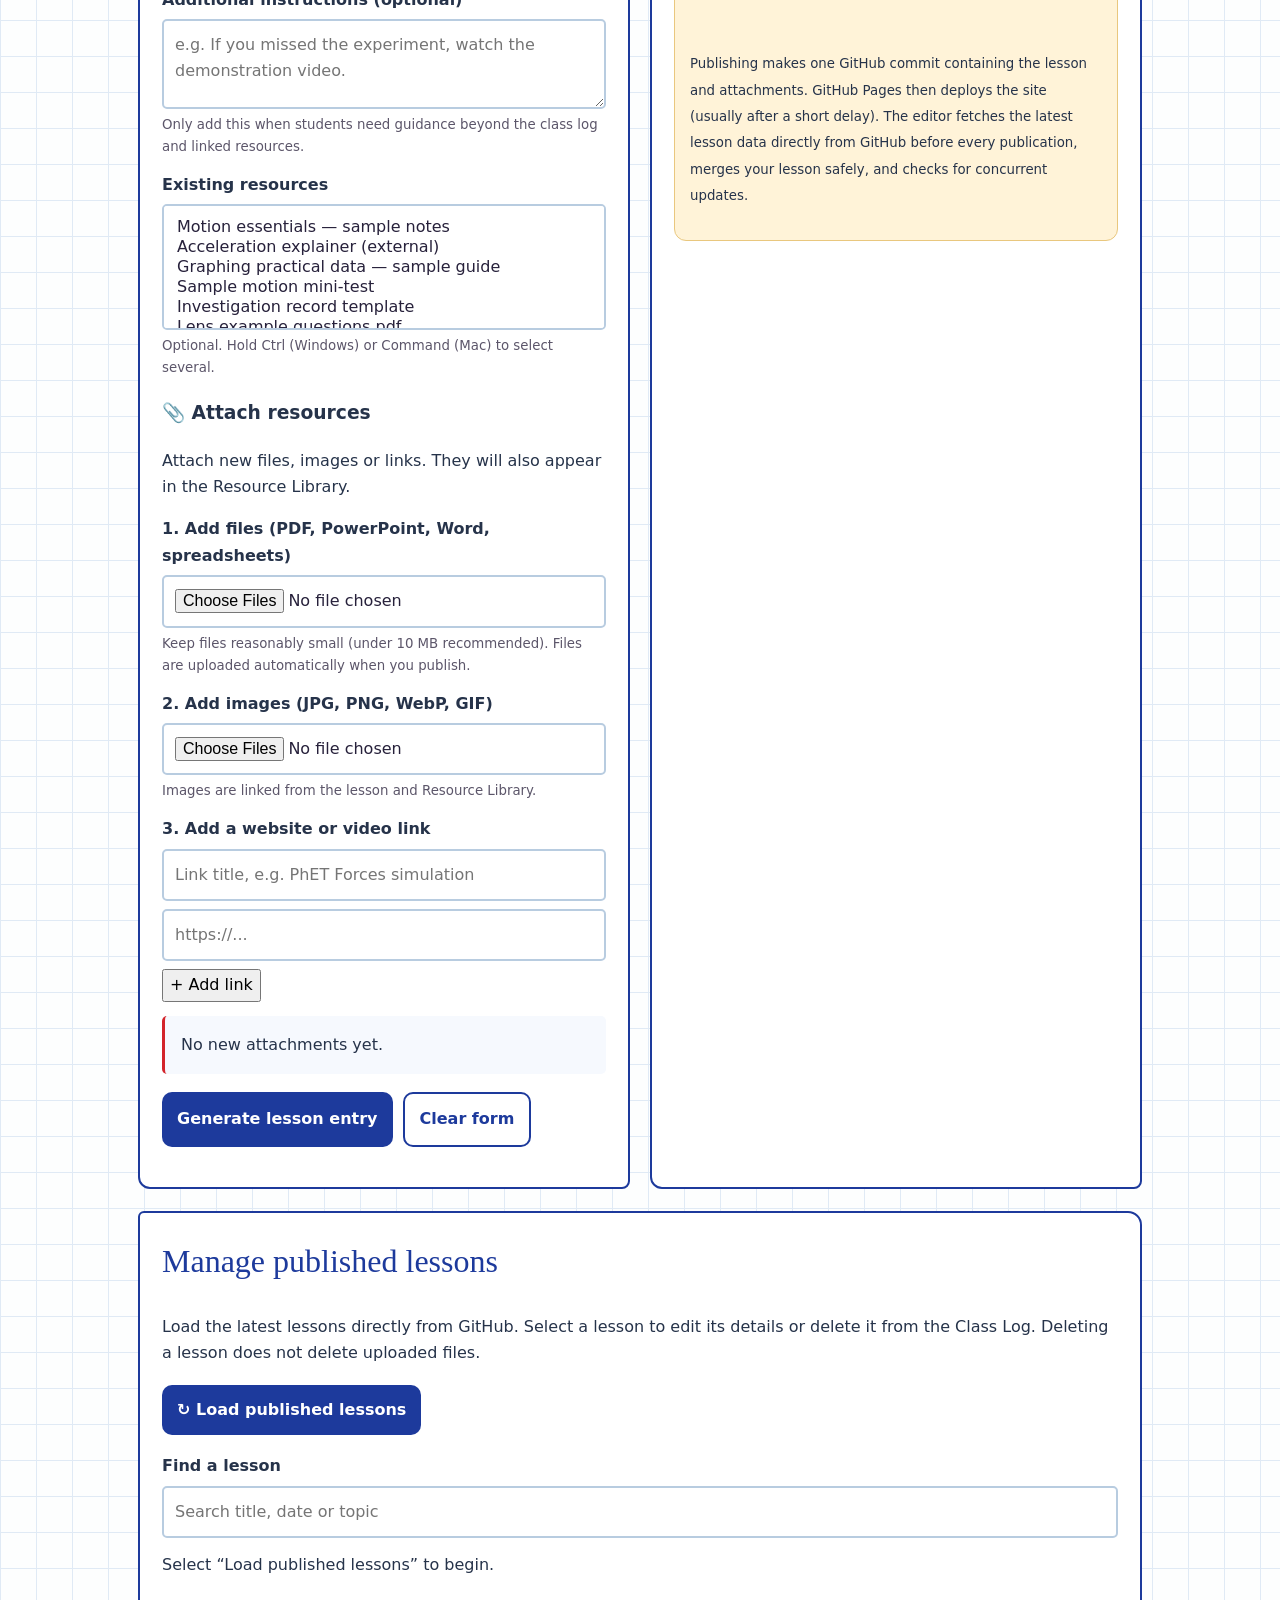
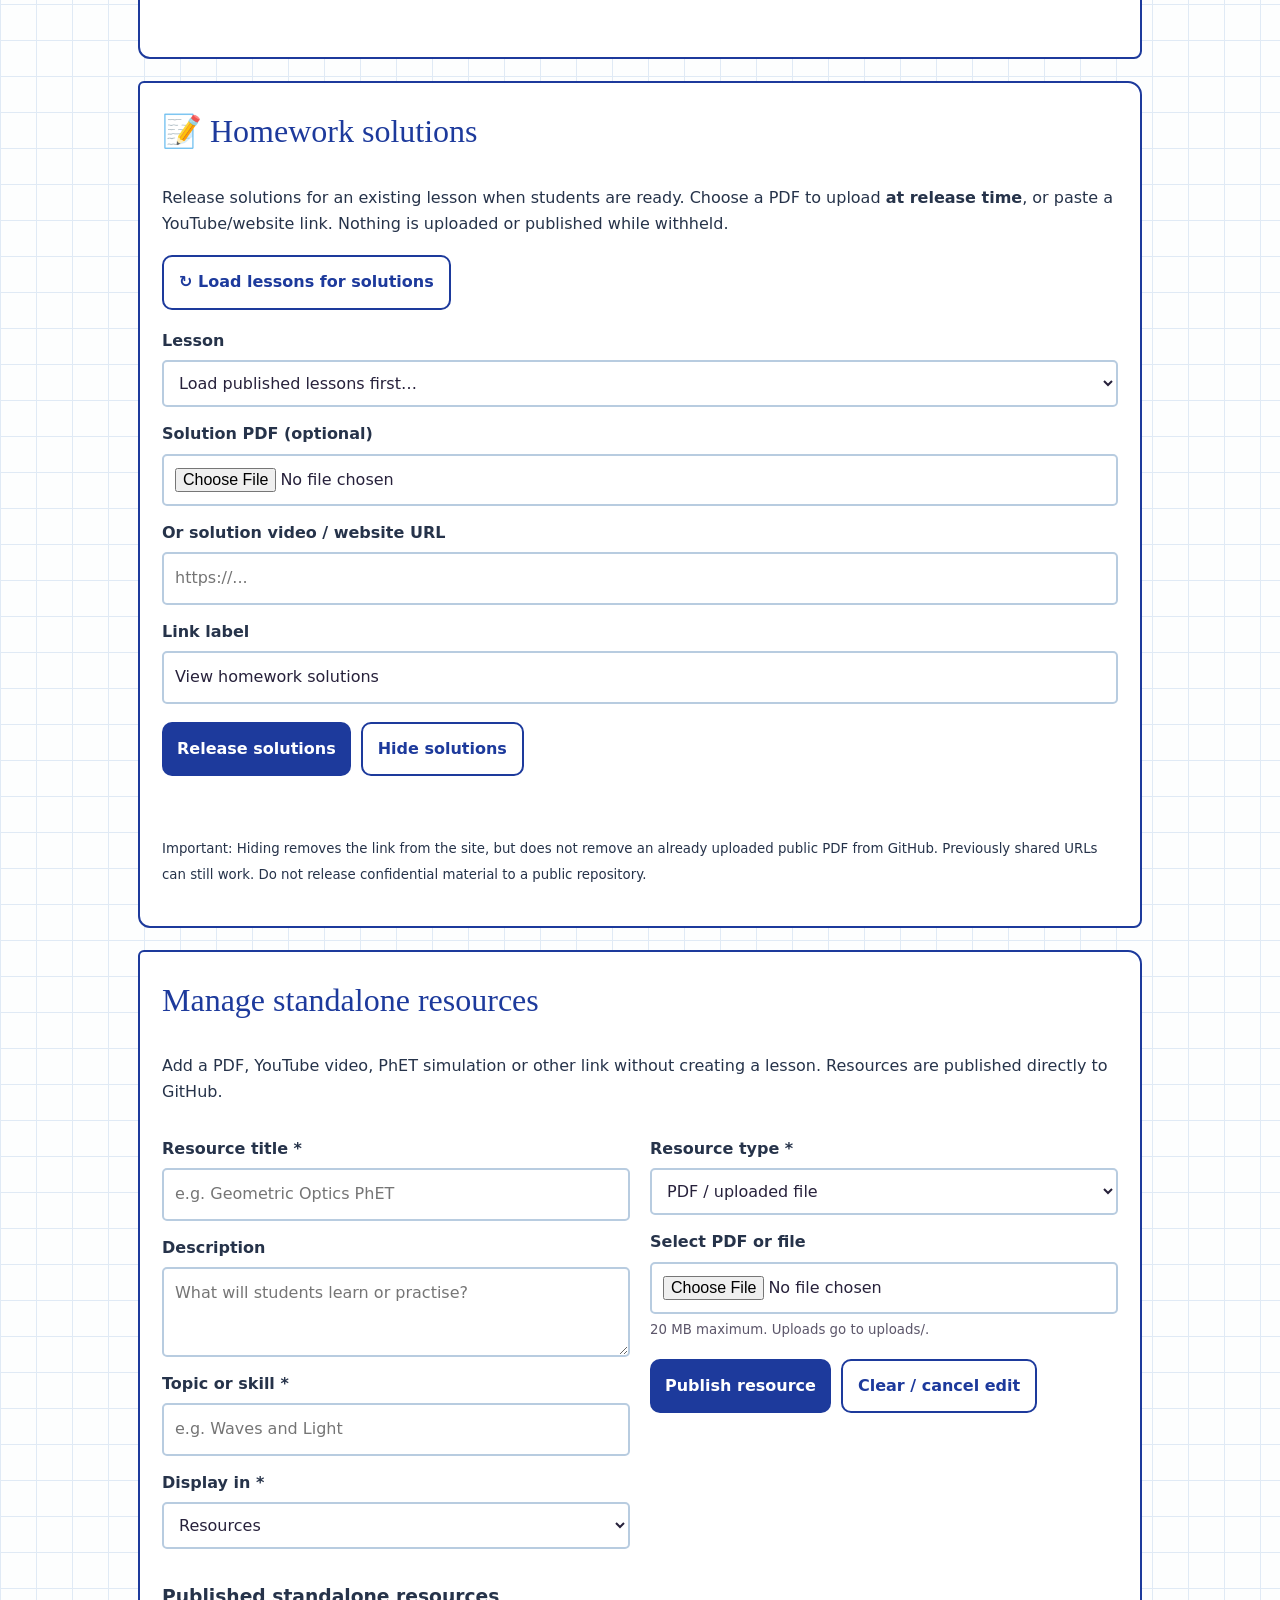
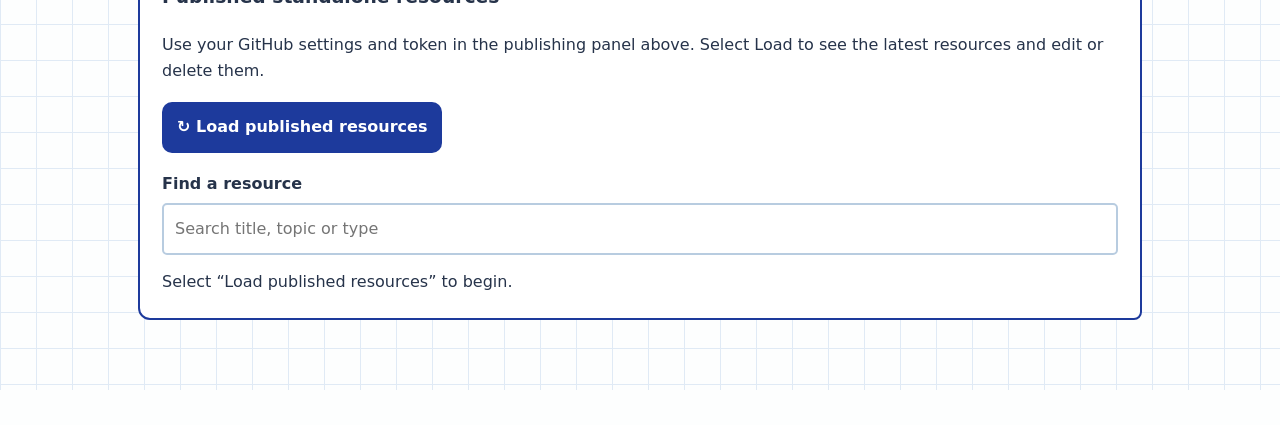
==== commit 359c7f15: "Add files via upload" ====
--- a/teacher-editor.html
+++ b/teacher-editor.html
@@ -66,6 +66,7 @@
 <section class="editor-panel" style="margin-top:22px" aria-labelledby="solutions-heading">
 <h2 id="solutions-heading">📝 Homework solutions</h2>
 <p>Release solutions for an existing lesson when students are ready. Choose a PDF to upload <strong>at release time</strong>, or paste a YouTube/website link. Nothing is uploaded or published while withheld.</p>
+<div class="editor-actions"><button type="button" id="sol-load" class="secondary">↻ Load lessons for solutions</button></div>
 <div class="field"><label for="sol-lesson">Lesson</label><select id="sol-lesson"><option value="">Load published lessons first…</option></select></div>
 <div class="field"><label for="sol-file">Solution PDF (optional)</label><input id="sol-file" type="file" accept=".pdf,application/pdf"></div>
 <div class="field"><label for="sol-url">Or solution video / website URL</label><input id="sol-url" type="url" placeholder="https://..."></div>
@@ -357,16 +358,19 @@
  try{await navigator.clipboard.writeText(JSON.stringify(generated,null,2));$('status').textContent='Lesson entry copied.';}
  catch(e){$('status').textContent='Copy unavailable in this browser. Use Download instead.';}
 });
-})();
 
 // Homework solutions: only publish solution bytes and URLs when the teacher explicitly releases them.
+function populateSolutionLessons(lessons){
+ const select=$('sol-lesson'),chosen=select.value;
+ select.replaceChildren(new Option('Choose a lesson…',''));
+ for(const l of [...lessons].sort((a,b)=>String(b.date).localeCompare(String(a.date))))select.add(new Option(l.date+' — '+l.title+(l.homeworkSolution?.url?' ✓ released':''),l.id));
+ if([...select.options].some(o=>o.value===chosen))select.value=chosen;
+}
 async function solLoadLessons(){
- const current=await fetchManaged();const select=$('sol-lesson'),chosen=select.value;
- select.replaceChildren(new Option('Choose a lesson…',''));
- for(const l of [...current.data.lessons].sort((a,b)=>b.date.localeCompare(a.date)))select.add(new Option(l.date+' — '+l.title+(l.homeworkSolution?.url?' ✓ released':''),l.id));
- select.value=chosen;return current;
-}
-$('manage-load').addEventListener('click',()=>{setTimeout(()=>solLoadLessons().catch(e=>{$('sol-status').textContent=e.message}),400)});
+ const current=await fetchManaged();populateSolutionLessons(current.data.lessons);return current;
+}
+$('sol-load').addEventListener('click',async()=>{const button=$('sol-load');button.disabled=true;$('sol-status').textContent='Loading published lessons from GitHub…';try{const snapshot=await solLoadLessons();$('sol-status').textContent=snapshot.data.lessons.length+' lessons available. Choose the lesson for these solutions.';}catch(e){$('sol-status').textContent='Could not load lessons: '+e.message;}finally{button.disabled=false;}});
+$('manage-load').addEventListener('click',()=>{if(managedSnapshot){populateSolutionLessons(managedSnapshot.data.lessons);}});
 $('sol-lesson').addEventListener('change',async()=>{try{const snap=await solLoadLessons();const l=snap.data.lessons.find(x=>x.id===$('sol-lesson').value);$('sol-status').textContent=l?.homeworkSolution?.url?'Solutions currently released. You can replace or hide them.':'No solutions released for this lesson.';}catch(e){$('sol-status').textContent=e.message;}});
 async function solPublish(hide){
  const id=$('sol-lesson').value,btn=$('sol-release'),status=$('sol-status');if(!id){status.textContent='Choose a lesson first.';return;}
@@ -392,4 +396,5 @@
 }
 $('sol-release').addEventListener('click',()=>solPublish(false));
 $('sol-hide').addEventListener('click',()=>solPublish(true));
+})();
 </script></body></html>
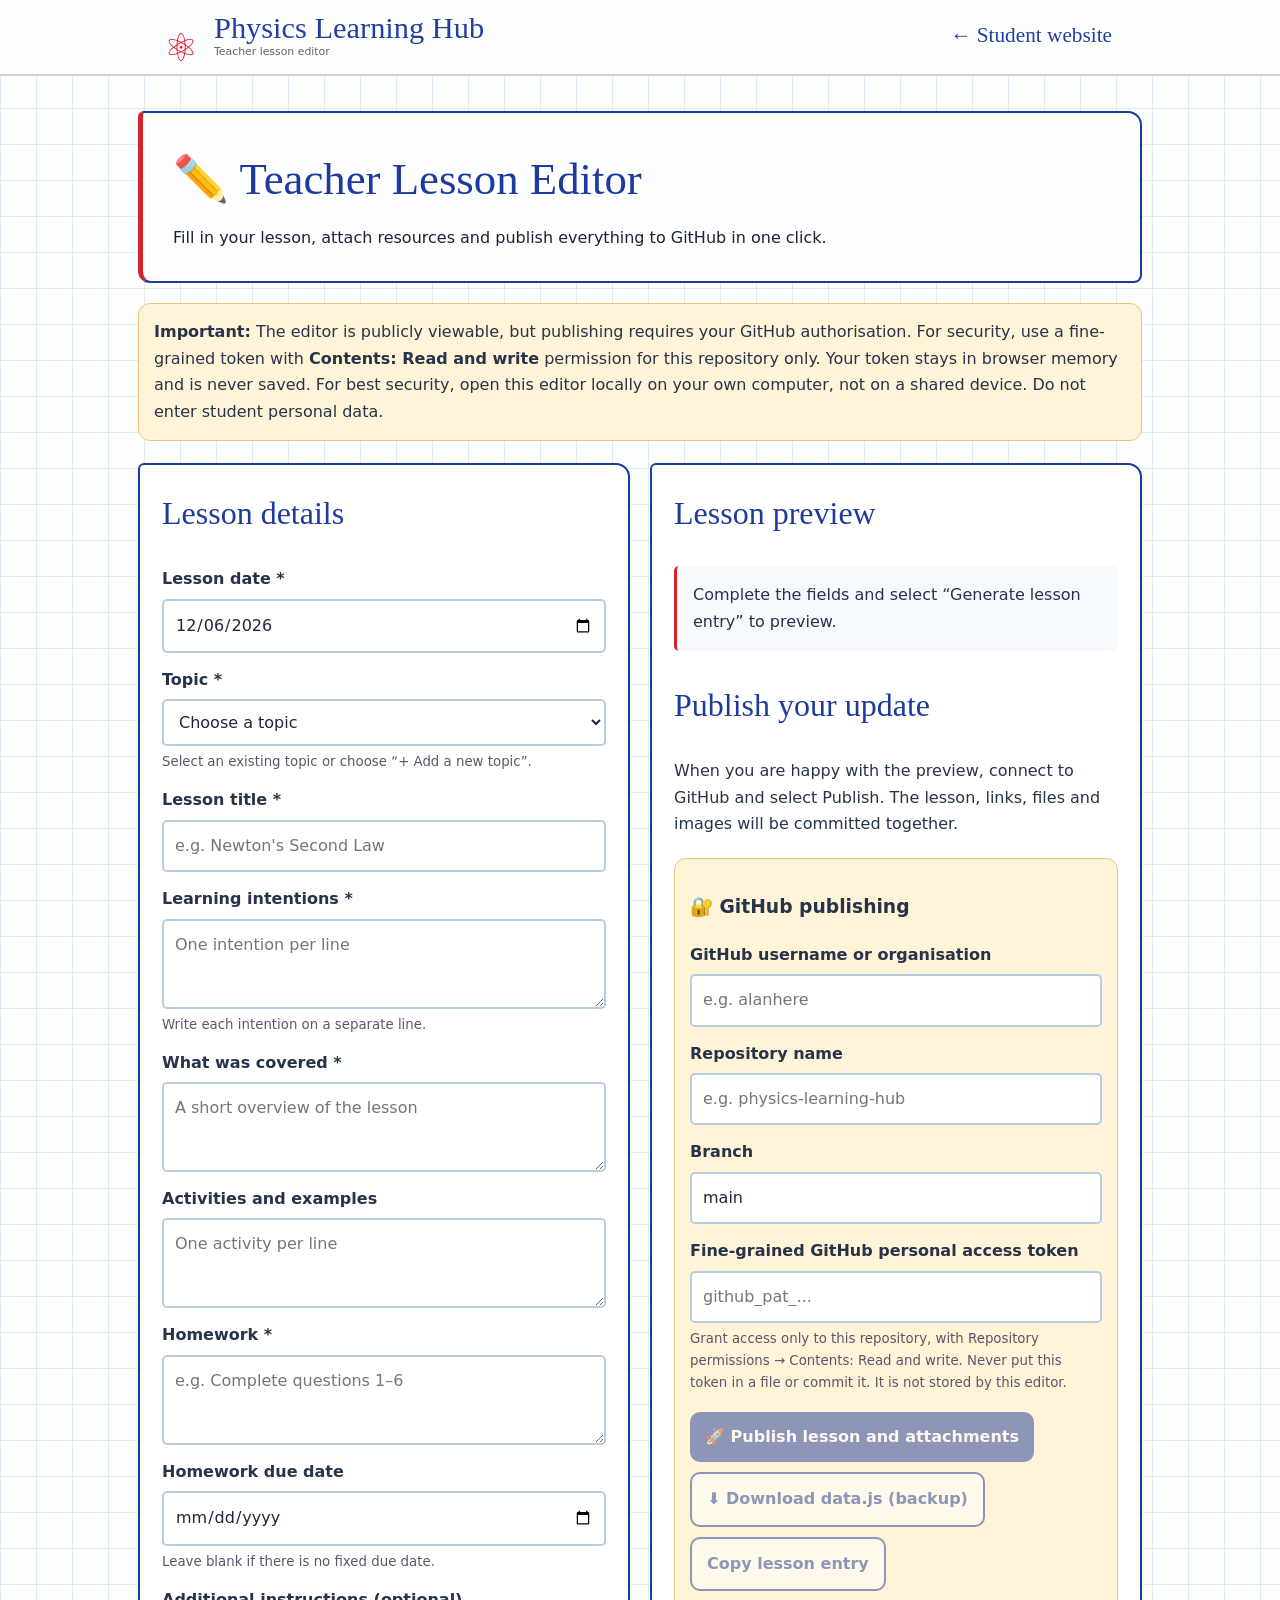
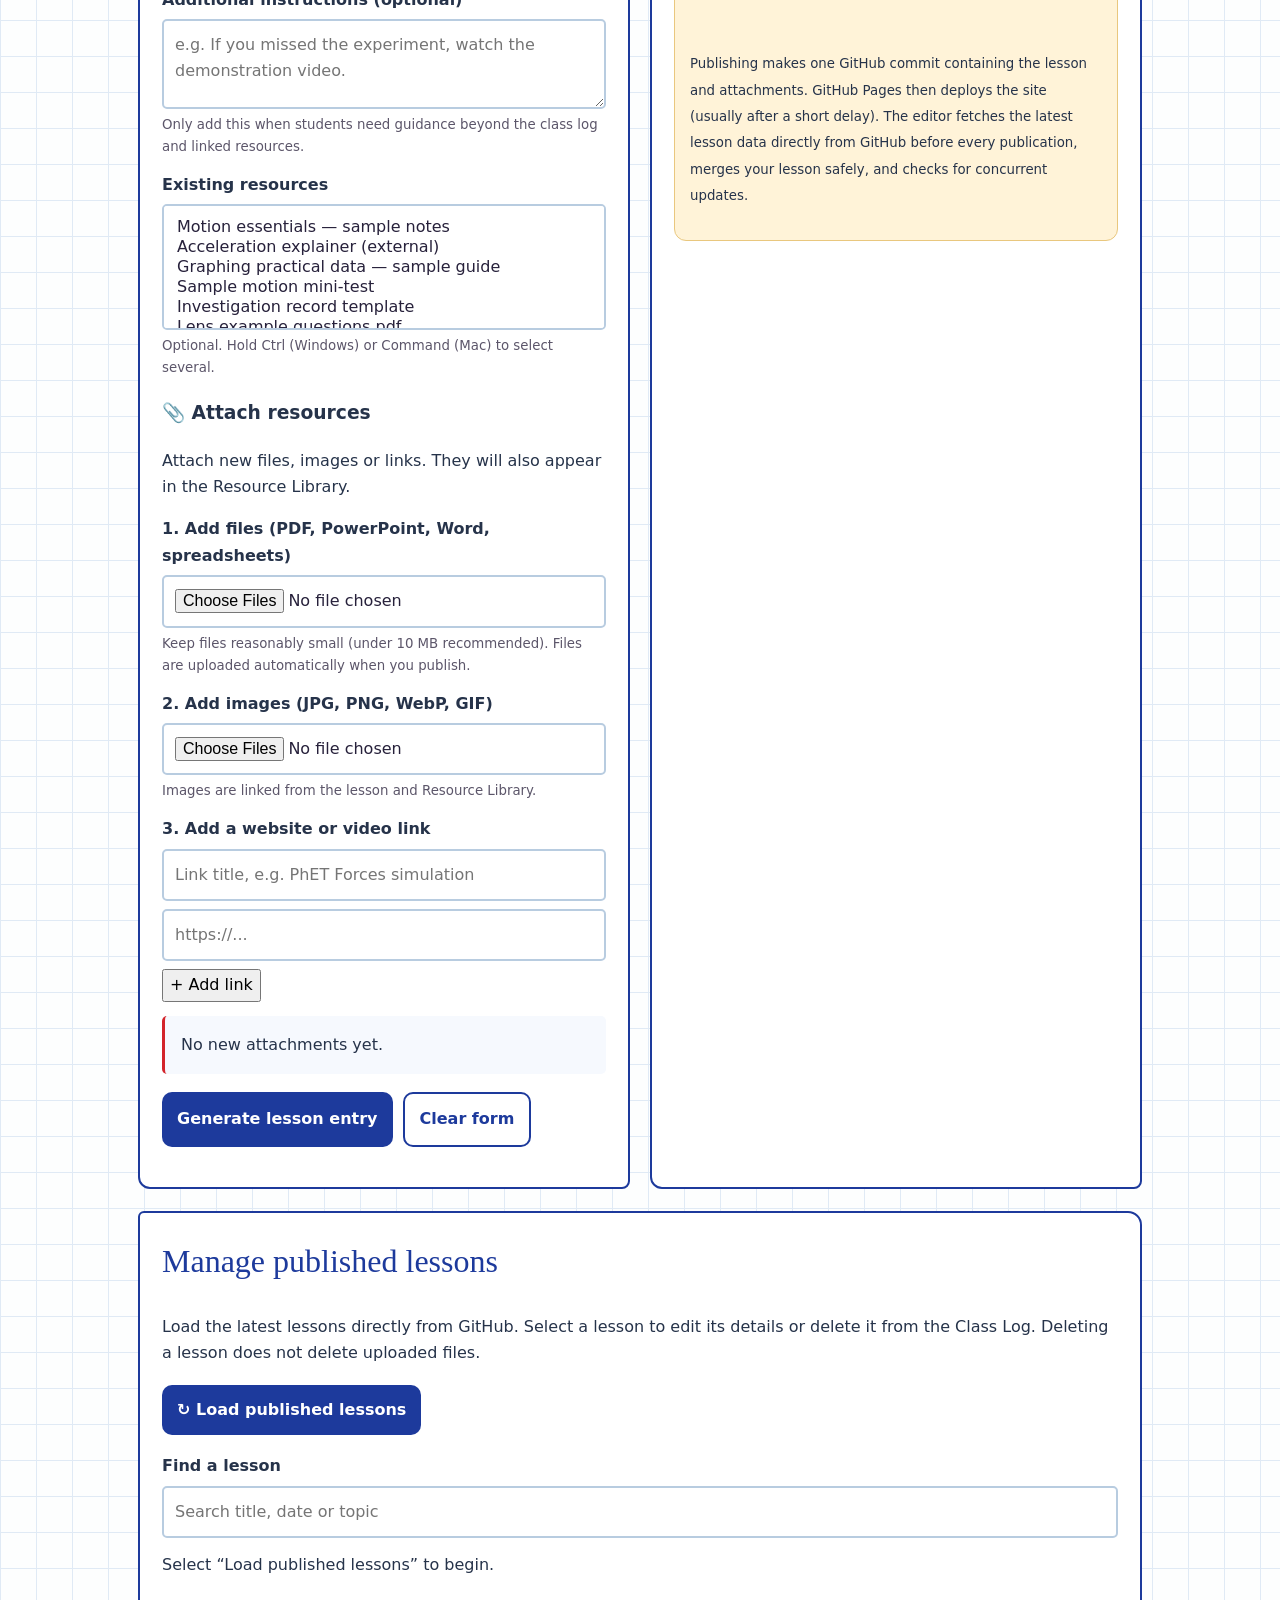
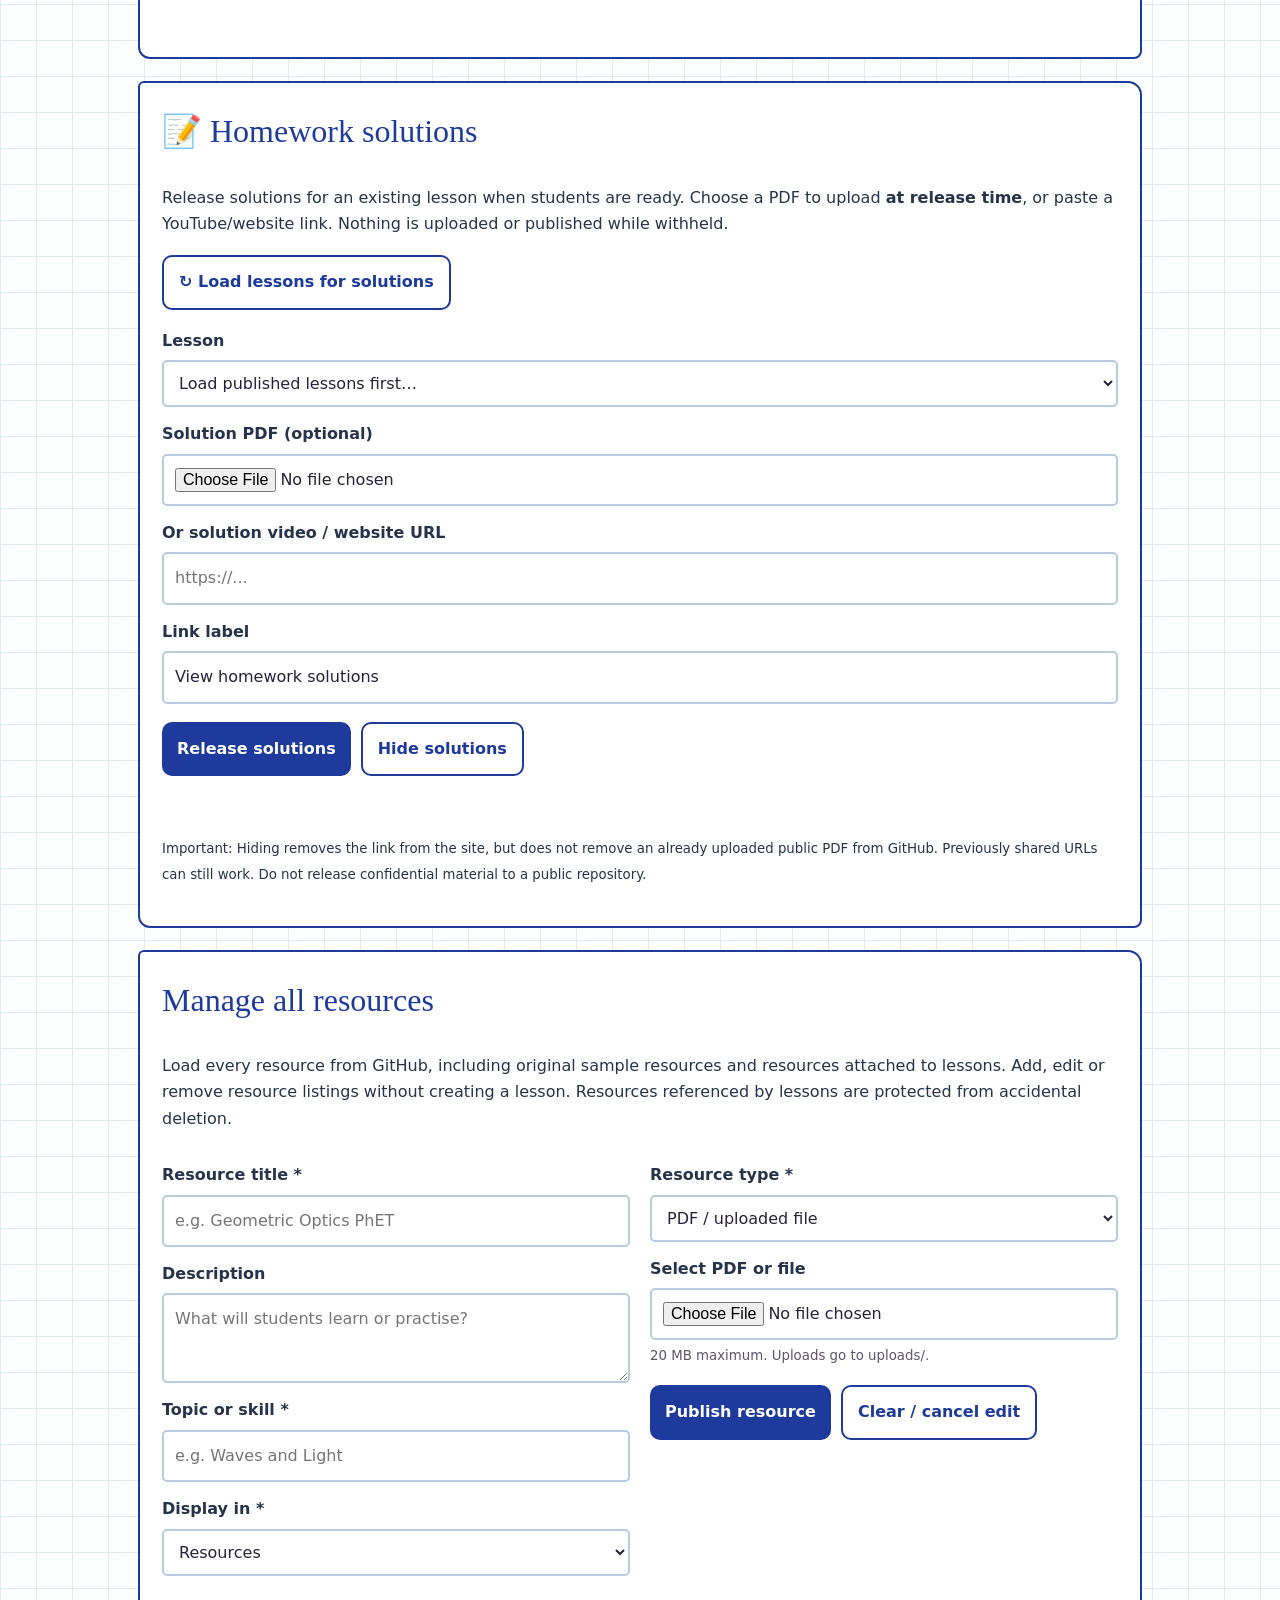
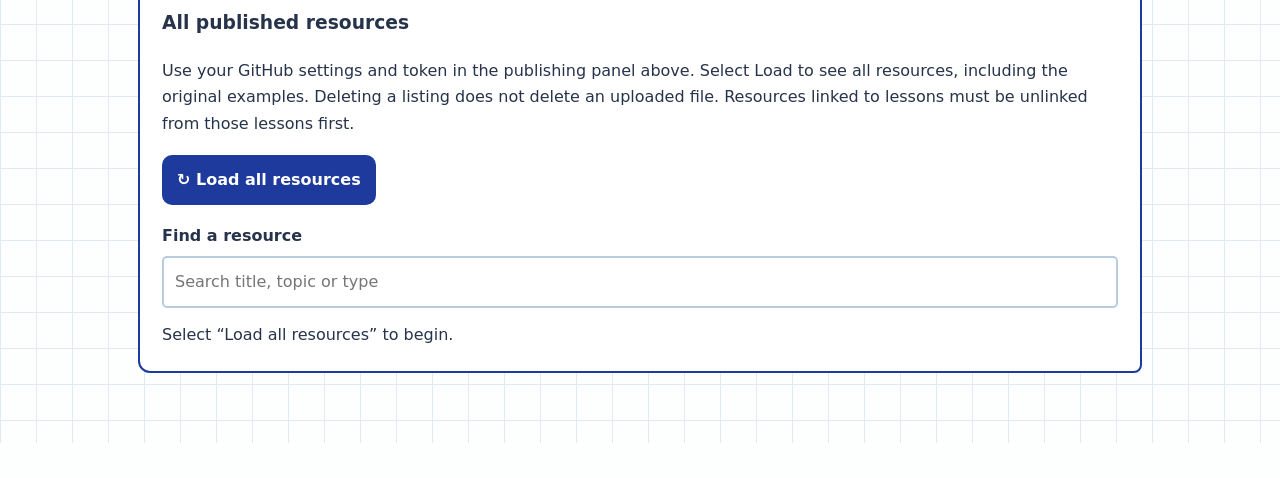
==== commit 1ad2ca8a: "Add files via upload" ====
--- a/teacher-editor.html
+++ b/teacher-editor.html
@@ -76,7 +76,7 @@
 <p><small>Important: Hiding removes the link from the site, but does not remove an already uploaded public PDF from GitHub. Previously shared URLs can still work. Do not release confidential material to a public repository.</small></p>
 </section>
 <section class="editor-panel" style="margin-top:22px" aria-labelledby="standalone-heading">
-<h2 id="standalone-heading">Manage standalone resources</h2><p>Add a PDF, YouTube video, PhET simulation or other link without creating a lesson. Resources are published directly to GitHub.</p>
+<h2 id="standalone-heading">Manage all resources</h2><p>Load every resource from GitHub, including original sample resources and resources attached to lessons. Add, edit or remove resource listings without creating a lesson. Resources referenced by lessons are protected from accidental deletion.</p>
 <form id="standalone-form">
 <div class="editor-grid" style="margin-top:0">
 <div>
@@ -91,10 +91,10 @@
 <div class="editor-actions"><button type="submit" id="sr-save">Publish resource</button><button type="button" id="sr-clear" class="secondary">Clear / cancel edit</button></div>
 <p id="sr-status" class="status" role="status" aria-live="polite"></p>
 </div></div></form>
-<h3>Published standalone resources</h3><p>Use your GitHub settings and token in the publishing panel above. Select Load to see the latest resources and edit or delete them.</p>
-<div class="editor-actions"><button type="button" id="sr-load">↻ Load published resources</button></div>
+<h3>All published resources</h3><p>Use your GitHub settings and token in the publishing panel above. Select Load to see all resources, including the original examples. Deleting a listing does not delete an uploaded file. Resources linked to lessons must be unlinked from those lessons first.</p>
+<div class="editor-actions"><button type="button" id="sr-load">↻ Load all resources</button></div>
 <div class="field"><label for="sr-filter">Find a resource</label><input id="sr-filter" placeholder="Search title, topic or type"></div>
-<div id="sr-list" aria-live="polite">Select “Load published resources” to begin.</div>
+<div id="sr-list" aria-live="polite">Select “Load all resources” to begin.</div>
 </section>
 </main>
 <script src="data.js"></script><script>
@@ -308,22 +308,22 @@
 // Standalone resource management uses the same authenticated GitHub API and non-force branch updates.
 let srEditing=null,srSnapshot=null;
 const srFields=()=>({title:$('sr-title').value.trim(),description:$('sr-description').value.trim(),topic:$('sr-topic').value.trim(),placement:$('sr-placement').value,type:$('sr-type').value});
-const srTypeChange=()=>{const file=$('sr-type').value==='File';$('sr-file-wrap').hidden=!file;$('sr-url-wrap').hidden=file;};
+const srTypeChange=()=>{const file=$('sr-type').value==='File'||(srEditing&&$('sr-type').value===srEditing.type&&/^(uploads\/|\.\/uploads\/)/.test(srEditing.url||''));$('sr-file-wrap').hidden=!file;$('sr-url-wrap').hidden=file;};
 $('sr-type').addEventListener('change',srTypeChange);srTypeChange();
 const srTopics=()=>{$('sr-topic-list').replaceChildren(...data.topics.map(t=>{const o=document.createElement('option');o.value=t.name;return o;}));};srTopics();
 function srClear(){srEditing=null;$('standalone-form').reset();$('sr-file').value='';srTypeChange();$('sr-save').textContent='Publish resource';$('sr-status').textContent='';}
 $('sr-clear').addEventListener('click',srClear);
-function srRender(){const host=$('sr-list');host.replaceChildren();if(!srSnapshot){host.textContent='Select “Load published resources” to begin.';return;}
- const term=$('sr-filter').value.trim().toLowerCase();const list=srSnapshot.data.resources.filter(r=>r.standalone===true&&[r.title,r.topic,r.type,r.description].join(' ').toLowerCase().includes(term));
- if(!list.length){host.textContent='No matching standalone resources.';return;}
+function srRender(){const host=$('sr-list');host.replaceChildren();if(!srSnapshot){host.textContent='Select “Load all resources” to begin.';return;}
+ const term=$('sr-filter').value.trim().toLowerCase();const list=srSnapshot.data.resources.filter(r=>[r.title,r.topic,r.type,r.description,r.id].join(' ').toLowerCase().includes(term));
+ if(!list.length){host.textContent='No matching resources.';return;}
  for(const r of list){const row=document.createElement('div');row.style.cssText='border-bottom:1px solid #b8cce0;padding:12px 0;display:flex;gap:12px;align-items:center;flex-wrap:wrap';
- const info=document.createElement('div');info.style.flex='1 1 280px';const name=document.createElement('strong');name.textContent=r.title;const detail=document.createElement('small');detail.style.display='block';detail.textContent=[r.topic,r.type,r.placement||'resources'].join(' · ');info.append(name,detail);
- const edit=document.createElement('button');edit.type='button';edit.className='secondary';edit.textContent='Edit';edit.addEventListener('click',()=>{srEditing=structuredClone(r);$('sr-title').value=r.title||'';$('sr-description').value=r.description||'';$('sr-topic').value=r.topic||'';$('sr-placement').value=r.placement||'resources';$('sr-type').value=r.type||'Link';$('sr-url').value=/^https?:/.test(r.url||'')?r.url:'';srTypeChange();$('sr-save').textContent='Save resource changes';$('sr-status').textContent='Editing '+r.title+'. For uploaded files, leave the file picker empty to keep the existing file.';$('standalone-heading').scrollIntoView({behavior:'smooth'});});
- const del=document.createElement('button');del.type='button';del.className='secondary';del.textContent='Delete';del.addEventListener('click',()=>srDelete(r));row.append(info,edit,del);host.append(row);
+ const info=document.createElement('div');info.style.flex='1 1 280px';const name=document.createElement('strong');name.textContent=r.title;const detail=document.createElement('small');detail.style.display='block';const usedBy=srSnapshot.data.lessons.filter(l=>(l.resources||[]).includes(r.id));detail.textContent=[r.topic||'No topic',r.type||'Link',r.placement||'resources',r.standalone===true?'Added in editor':'Original / lesson resource',usedBy.length?('Used in '+usedBy.length+' lesson(s)'):'Not linked to lessons'].join(' · ');info.append(name,detail);
+ const edit=document.createElement('button');edit.type='button';edit.className='secondary';edit.textContent='Edit';edit.addEventListener('click',()=>{srEditing=structuredClone(r);$('sr-title').value=r.title||'';$('sr-description').value=r.description||'';$('sr-topic').value=r.topic||'';$('sr-placement').value=r.placement||'resources';const types=$('sr-type');if(r.type&&!Array.from(types.options).some(o=>o.value===r.type)){const option=document.createElement('option');option.value=r.type;option.textContent=r.type+' (original type)';types.append(option);}types.value=r.type||'Link';$('sr-url').value=/^https?:/.test(r.url||'')?r.url:'';srTypeChange();$('sr-save').textContent='Save resource changes';$('sr-status').textContent='Editing '+r.title+'. For uploaded files, leave the file picker empty to keep the existing file.';$('standalone-heading').scrollIntoView({behavior:'smooth'});});
+ const del=document.createElement('button');del.type='button';del.className='secondary';del.textContent='Delete';del.addEventListener('click',()=>srDelete(r));if(usedBy.length){del.disabled=true;del.title='Linked to: '+usedBy.map(l=>l.title).join(', ');const note=document.createElement('small');note.textContent='Unlink from lesson first';note.style.display='block';info.append(note);}row.append(info,edit,del);host.append(row);
  }
 }
 $('sr-filter').addEventListener('input',srRender);
-async function srLoad(){srSnapshot=await fetchManaged();srRender();$('sr-status').textContent=srSnapshot.data.resources.filter(r=>r.standalone===true).length+' standalone resources loaded.';}
+async function srLoad(){srSnapshot=await fetchManaged();srRender();$('sr-status').textContent=srSnapshot.data.resources.length+' resources loaded (including original samples).';}
 $('sr-load').addEventListener('click',async()=>{const btn=$('sr-load');btn.disabled=true;$('sr-status').textContent='Loading resources from GitHub…';try{await srLoad();}catch(e){$('sr-status').textContent='Could not load resources: '+e.message;}finally{btn.disabled=false;}});
 async function srCommit(transform,message,file){
  const current=await fetchManaged();const next=transform(current.data);const head=await manageApi(current.base+'/git/commits/'+current.sha);const entries=[];
@@ -337,20 +337,20 @@
 }
 $('standalone-form').addEventListener('submit',async e=>{e.preventDefault();if(!$('standalone-form').reportValidity())return;
  const v=srFields(),file=$('sr-file').files[0]||null,link=$('sr-url').value.trim();if(!v.title||!v.topic)return;
- if(v.type==='File'&&!file&&!srEditing){$('sr-status').textContent='Choose a file to upload.';return;}
+ if($('sr-file-wrap').hidden===false&&!file&&!srEditing){$('sr-status').textContent='Choose a file to upload.';return;}
  if(file&&file.size>20*1024*1024){$('sr-status').textContent='Files must be 20 MB or smaller.';return;}
- if(v.type!=='File'){try{const u=new URL(link);if(!['https:','http:'].includes(u.protocol))throw Error();}catch{$('sr-status').textContent='Enter a complete https:// website URL.';return;}}
- if(srEditing&&v.type==='File'&&!file&&!srEditing.url.startsWith('uploads/')){$('sr-status').textContent='Choose a file when switching this resource to an uploaded file.';return;}
+ if($('sr-file-wrap').hidden){try{const u=new URL(link);if(!['https:','http:'].includes(u.protocol))throw Error();}catch{$('sr-status').textContent='Enter a complete https:// website URL.';return;}}
+ if(srEditing&&!$('sr-file-wrap').hidden&&!file&&!/^(uploads\/|\.\/uploads\/)/.test(srEditing.url||'')){$('sr-status').textContent='Choose a file when switching this resource to an uploaded file.';return;}
  const btn=$('sr-save');btn.disabled=true;$('sr-status').textContent='Checking latest GitHub data and preparing resource…';
- try{const id=srEditing?srEditing.id:'standalone-'+Date.now().toString(36)+'-'+Math.random().toString(36).slice(2,8);const filename=file?'resource-'+id+'-'+safeName(file.name):null;const url=v.type==='File'?(filename?'uploads/'+filename:srEditing.url):link;
+ try{const id=srEditing?srEditing.id:'standalone-'+Date.now().toString(36)+'-'+Math.random().toString(36).slice(2,8);const filename=file?'resource-'+id+'-'+safeName(file.name):null;const url=!$('sr-file-wrap').hidden?(filename?'uploads/'+filename:srEditing.url):link;
  await srCommit(latest=>{const existing=latest.resources.find(r=>r.id===id);if(srEditing&&JSON.stringify(existing)!==JSON.stringify(srEditing))throw new Error('This resource has changed on GitHub. Reload before editing.');if(!srEditing&&existing)throw new Error('Resource ID already exists. Retry.');
- const resource={...(existing||{}),id,title:v.title,description:v.description,topic:v.topic,type:v.type,url,placement:v.placement,standalone:true};return {...latest,_uploadPath:filename?'uploads/'+filename:undefined,topics:latest.topics.some(t=>t.name.toLowerCase()===v.topic.toLowerCase())?latest.topics:[...latest.topics,{name:v.topic,icon:'◉',color:'sky',description:'Resources for '+v.topic+'.',keyIdeas:[]}],resources:[...latest.resources.filter(r=>r.id!==id),resource]};},(srEditing?'Update':'Add')+' standalone physics resource: '+v.title,file);
+ const resource={...(existing||{}),id,title:v.title,description:v.description,topic:v.topic,type:v.type,url,placement:v.placement,standalone:existing?existing.standalone===true:true};return {...latest,_uploadPath:filename?'uploads/'+filename:undefined,topics:latest.topics.some(t=>t.name.toLowerCase()===v.topic.toLowerCase())?latest.topics:[...latest.topics,{name:v.topic,icon:'◉',color:'sky',description:'Resources for '+v.topic+'.',keyIdeas:[]}],resources:[...latest.resources.filter(r=>r.id!==id),resource]};},(srEditing?'Update':'Add')+' standalone physics resource: '+v.title,file);
  srClear();$('sr-status').textContent='✓ Resource published successfully. It will appear after GitHub Pages updates. Uploaded files are kept if you later delete the listing.';
  }catch(err){$('sr-status').textContent='Resource not confirmed published: '+err.message+' Check GitHub before retrying.';}finally{btn.disabled=false;}
 });
 async function srDelete(r){if(!confirm('Delete the resource listing “'+r.title+'”? Uploaded files will remain in GitHub.'))return;if(prompt('Type DELETE to confirm removal:')!=='DELETE')return;
  $('sr-status').textContent='Checking GitHub before deletion…';try{await srCommit(latest=>{const existing=latest.resources.find(x=>x.id===r.id);if(JSON.stringify(existing)!==JSON.stringify(r))throw new Error('This resource changed on GitHub. Reload the list before deleting.');
- if(latest.lessons.some(l=>(l.resources||[]).includes(r.id)))throw new Error('This resource is linked to a lesson. Remove it from that lesson first.');return {...latest,resources:latest.resources.filter(x=>x.id!==r.id)};},'Remove standalone physics resource: '+r.title,null);if(srEditing?.id===r.id)srClear();$('sr-status').textContent='✓ Resource listing removed. Uploaded file retained.';}catch(err){$('sr-status').textContent='Deletion not confirmed: '+err.message;}}
+ if(latest.lessons.some(l=>(l.resources||[]).includes(r.id)))throw new Error('This resource is linked to a lesson. Remove it from that lesson first.');return {...latest,resources:latest.resources.filter(x=>x.id!==r.id)};},'Remove physics resource: '+r.title,null);if(srEditing?.id===r.id)srClear();$('sr-status').textContent='✓ Resource listing removed. Uploaded file retained.';}catch(err){$('sr-status').textContent='Deletion not confirmed: '+err.message;}}
 
 $('publish').addEventListener('click',publishLesson);
 $('copy').addEventListener('click',async()=>{
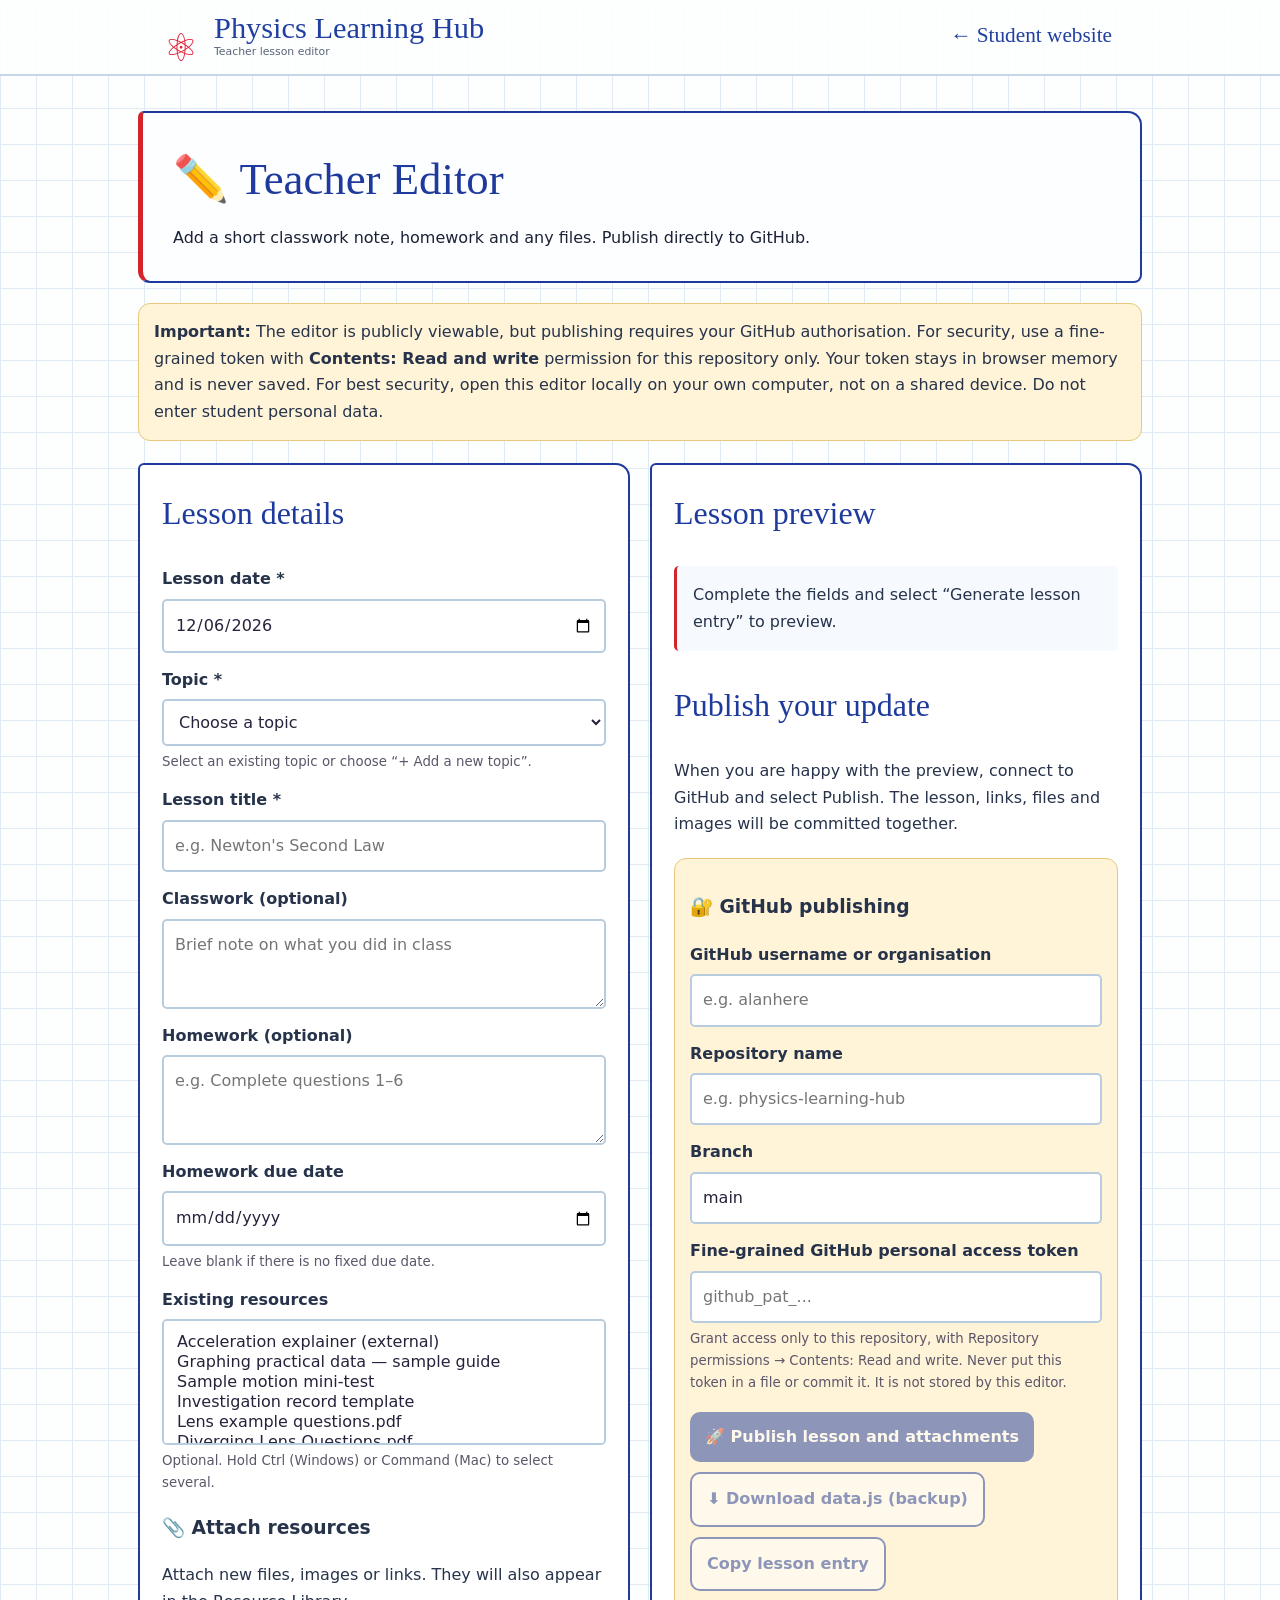
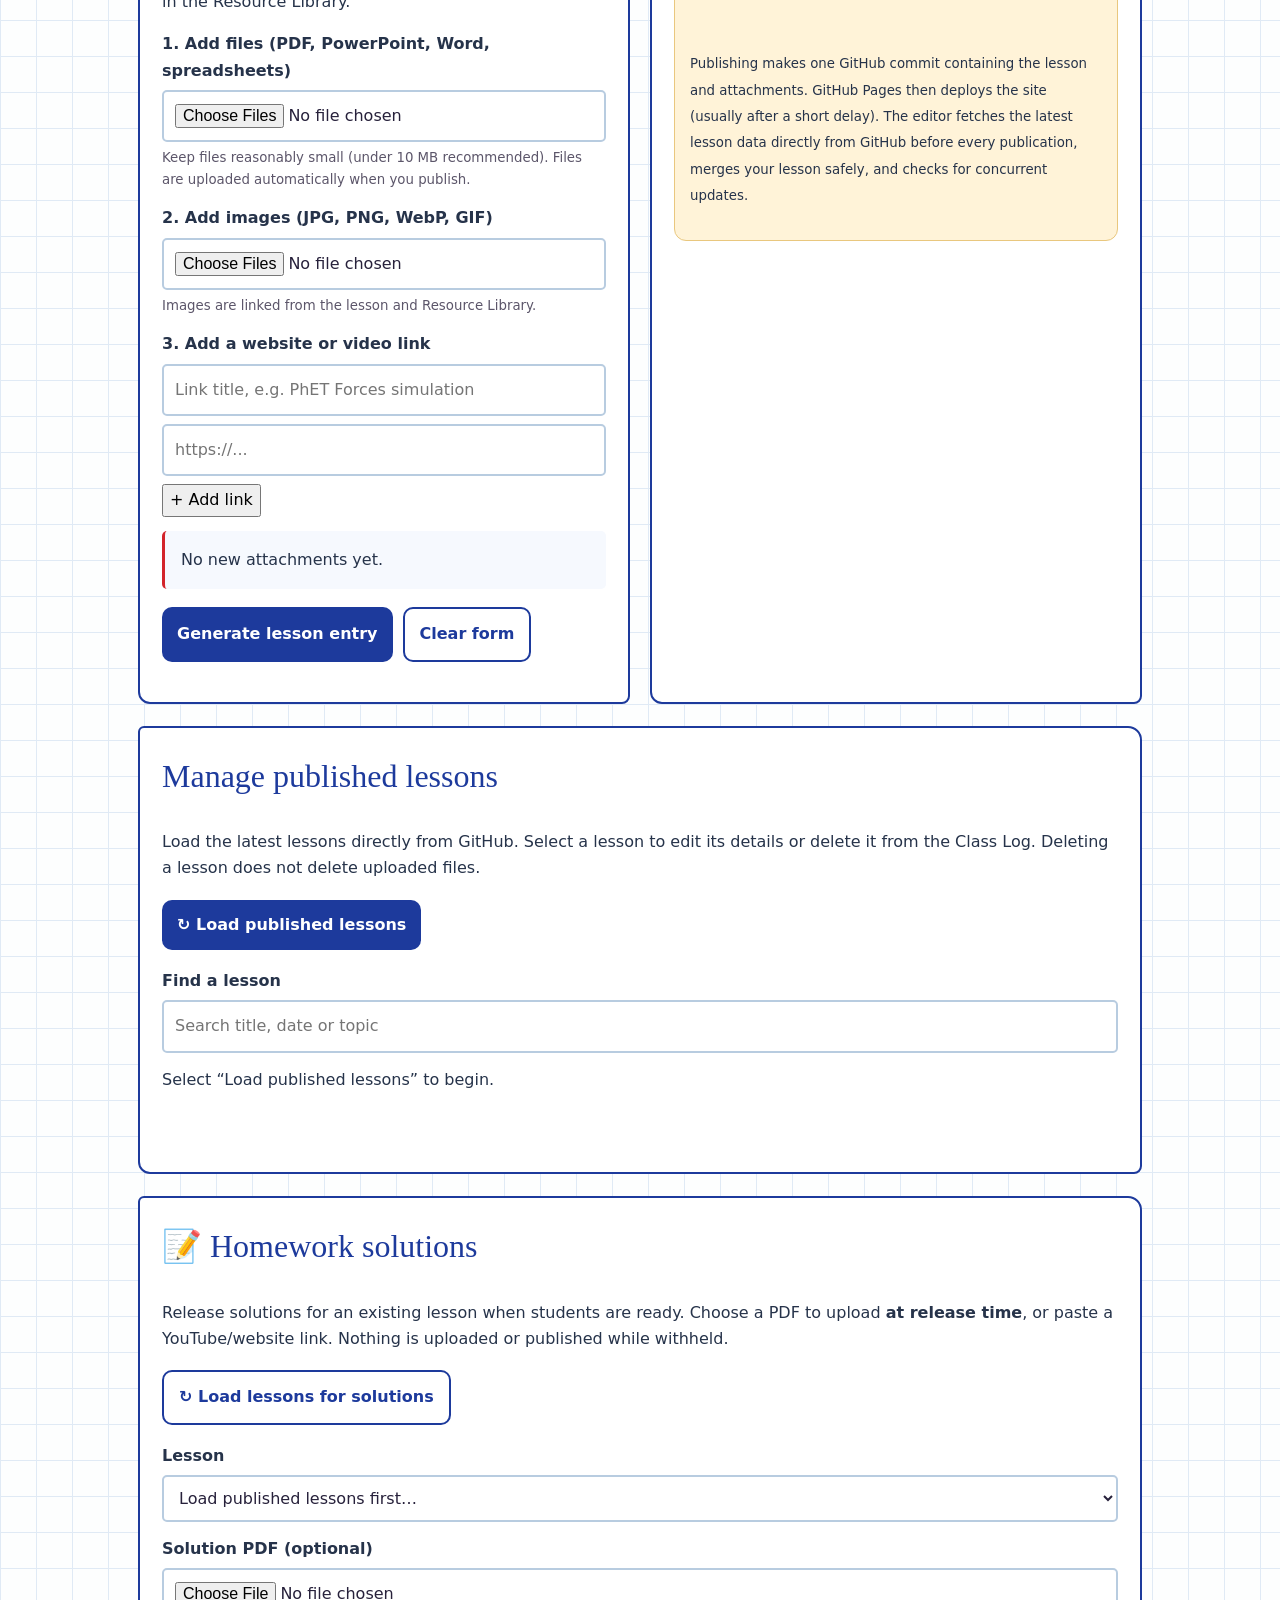
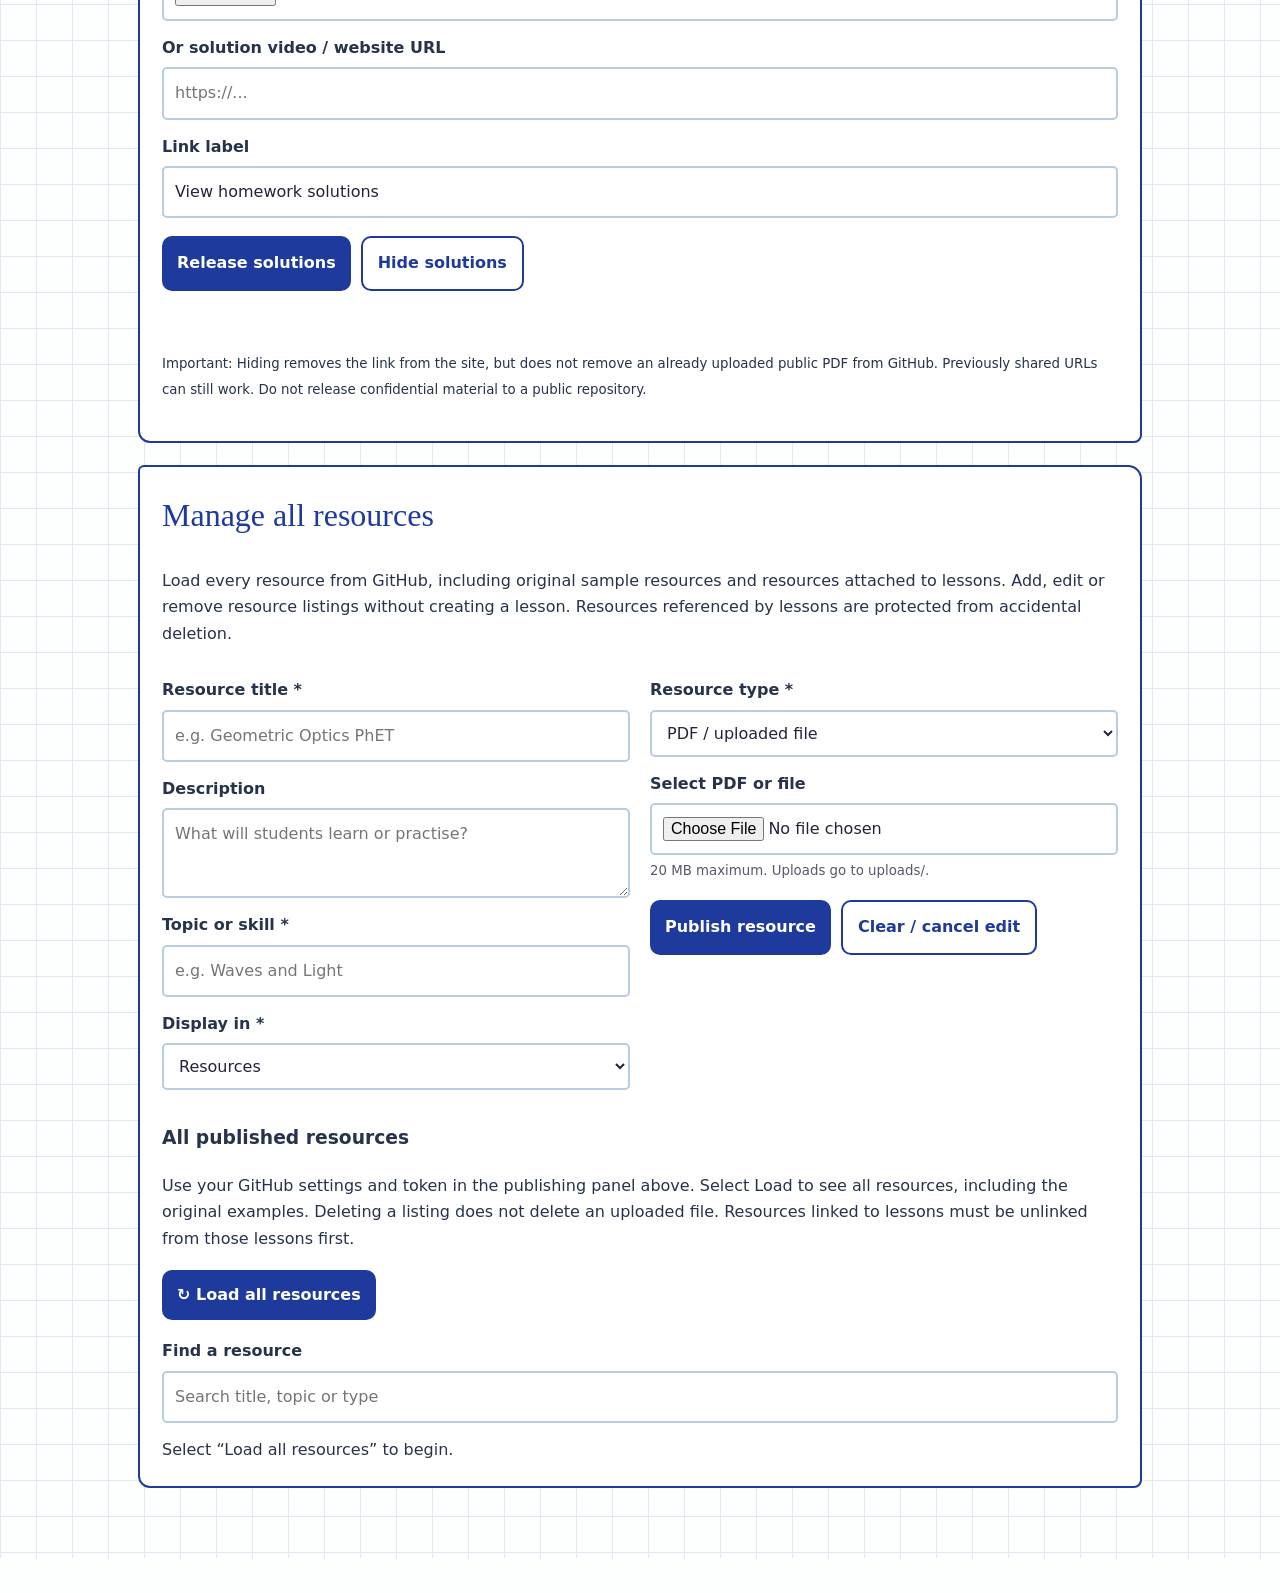
==== commit 7fac2b3b: "Add files via upload" ====
--- a/teacher-editor.html
+++ b/teacher-editor.html
@@ -23,7 +23,7 @@
 </style></head><body>
 <header class="topbar"><a class="brand" href="index.html#home"><span class="logo">⚛</span><span><strong>Physics Learning Hub</strong><small>Teacher lesson editor</small></span></a><nav aria-label="Editor navigation"><a href="index.html#log">← Student website</a></nav></header>
 <main class="editor-wrap">
-<section class="editor-head"><h1>✏️ Teacher Lesson Editor</h1><p>Fill in your lesson, attach resources and publish everything to GitHub in one click.</p></section>
+<section class="editor-head"><h1>✏️ Teacher Editor</h1><p>Add a short classwork note, homework and any files. Publish directly to GitHub.</p></section>
 <div class="notice-teacher"><strong>Important:</strong> The editor is publicly viewable, but publishing requires your GitHub authorisation. For security, use a fine-grained token with <strong>Contents: Read and write</strong> permission for this repository only. Your token stays in browser memory and is never saved. For best security, open this editor locally on your own computer, not on a shared device. Do not enter student personal data.</div>
 <div class="editor-grid">
 <section class="editor-panel" id="lesson-details-panel"><h2>Lesson details</h2><p id="edit-mode-notice" role="status" aria-live="polite" hidden style="background:#eaf2ff;border-left:4px solid #d3242b;padding:12px;font-weight:700"></p>
@@ -31,12 +31,12 @@
 <div class="field"><label for="date">Lesson date *</label><input id="date" type="date" required></div>
 <div class="field"><label for="topic">Topic *</label><select id="topic" required></select><div id="new-topic-wrap" hidden style="margin-top:10px"><label for="new-topic">New topic name *</label><input id="new-topic" type="text" maxlength="80" placeholder="e.g. Optics"></div><small>Select an existing topic or choose “+ Add a new topic”.</small></div>
 <div class="field"><label for="title">Lesson title *</label><input id="title" required placeholder="e.g. Newton's Second Law"></div>
-<div class="field"><label for="intentions">Learning intentions *</label><textarea id="intentions" required placeholder="One intention per line"></textarea><small>Write each intention on a separate line.</small></div>
-<div class="field"><label for="summary">What was covered *</label><textarea id="summary" required placeholder="A short overview of the lesson"></textarea></div>
-<div class="field"><label for="activities">Activities and examples</label><textarea id="activities" placeholder="One activity per line"></textarea></div>
-<div class="field"><label for="homework">Homework *</label><textarea id="homework" required placeholder="e.g. Complete questions 1–6"></textarea></div>
+<input type="hidden" id="intentions">
+<div class="field"><label for="summary">Classwork (optional)</label><textarea id="summary" placeholder="Brief note on what you did in class"></textarea></div>
+<input type="hidden" id="activities">
+<div class="field"><label for="homework">Homework (optional)</label><textarea id="homework" placeholder="e.g. Complete questions 1–6"></textarea></div>
 <div class="field"><label for="due">Homework due date</label><input id="due" type="date"><small>Leave blank if there is no fixed due date.</small></div>
-<div class="field"><label for="additional-instructions">Additional instructions (optional)</label><textarea id="additional-instructions" placeholder="e.g. If you missed the experiment, watch the demonstration video."></textarea><small>Only add this when students need guidance beyond the class log and linked resources.</small></div>
+<input type="hidden" id="additional-instructions">
 <div class="field"><label for="resources">Existing resources</label><select id="resources" multiple size="5"></select><small>Optional. Hold Ctrl (Windows) or Command (Mac) to select several.</small></div>
 <section class="attachment-section" aria-label="Add resources"><h3>📎 Attach resources</h3><p>Attach new files, images or links. They will also appear in the Resource Library.</p>
 <div class="field"><label for="file-upload">1. Add files (PDF, PowerPoint, Word, spreadsheets)</label><input id="file-upload" type="file" multiple accept=".pdf,.ppt,.pptx,.doc,.docx,.xls,.xlsx,.csv,.txt,.odt,.ods,.odp"/><small>Keep files reasonably small (under 10 MB recommended). Files are uploaded automatically when you publish.</small></div>
@@ -132,14 +132,14 @@
  if(due && due<date){$('status').textContent='The homework due date cannot be earlier than the lesson date.';return;}
  const topicName=v('topic')==='__new__'?v('new-topic'):v('topic');
  if(!topicName){$('status').textContent='Choose or enter a topic.';return;}
- generated={id:'lesson-'+date+'-'+(slug(title)||'entry'),date,topic:topicName,title,summary:v('summary'),intentions:lines(v('intentions')),activities:lines(v('activities')),homework:v('homework'),due,additionalInstructions:v('additional-instructions'),resources:[...$('resources').selectedOptions].map(x=>x.value),example:false};
+ generated={...(editingOriginal||{}),id:'lesson-'+date+'-'+(slug(title)||'entry'),date,topic:topicName,title,summary:v('summary'),intentions:editingOriginal?.intentions||[],activities:editingOriginal?.activities||[],homework:v('homework'),due,additionalInstructions:editingOriginal?.additionalInstructions||'',resources:[...$('resources').selectedOptions].map(x=>x.value),example:false};
  const replacement=data.lessons.some(l=>l.id===generated.id);
  if(editingOriginal)generated.id=editingOriginal.id;
  const newResources=attachments.map((a,i)=>({id:generated.id+'-resource-'+(i+1),title:a.title,topic:generated.topic,type:a.kind==='link'?(/youtu\.be|youtube\.com|vimeo\.com/i.test(a.url)?'Video':'Link'):a.kind==='image'?'Image':'File',description:'Attached to '+generated.title,url:a.kind==='link'?a.url:'uploads/'+a.filename}));
  generated.resources.push(...newResources.map(r=>r.id));
- updated={...data,topics:data.topics.some(t=>t.name.toLowerCase()===topicName.toLowerCase())?data.topics:[...data.topics,{name:topicName,icon:'◉',color:'sky',description:'Lessons and resources for '+topicName+'.',keyIdeas:[]}],lessons:[generated,...data.lessons.filter(l=>l.id!==generated.id)].sort((a,b)=>b.date.localeCompare(a.date)),resources:[...data.resources.filter(r=>!r.id.startsWith(generated.id+'-resource-')),...newResources]};
+ updated={...data,topics:data.topics.some(t=>t.name.toLowerCase()===topicName.toLowerCase())?data.topics:[...data.topics,{name:topicName,icon:'◉',color:'sky',description:'Lessons and resources for '+topicName+'.',keyIdeas:[]}],lessons:[generated,...data.lessons.filter(l=>l.id!==generated.id)].sort((a,b)=>b.date.localeCompare(a.date)),resources:[...data.resources.filter(r=>!newResources.some(n=>n.id===r.id)),...newResources]};
  const manifest=$('upload-manifest');const files=attachments.filter(a=>a.file);manifest.hidden=!files.length;manifest.replaceChildren();if(files.length){const strong=document.createElement('strong');strong.textContent='Files to upload to GitHub → uploads/';manifest.append(strong);const list=document.createElement('ul');files.forEach(a=>{const li=document.createElement('li');li.textContent=a.filename;list.append(li)});manifest.append(list);const note=document.createElement('p');note.textContent='These files upload automatically with Publish. Rename and upload them manually only if using the Download backup method.';manifest.append(note);}
- $('preview').innerHTML=`<small>${escape(date)} · ${escape(generated.topic)}</small><h3>${escape(title)}</h3><p>${escape(generated.summary)}</p><strong>Learning intentions</strong><ul>${generated.intentions.map(x=>`<li>${escape(x)}</li>`).join('')}</ul><strong>Homework</strong><p>${escape(generated.homework)}${due?' — Due '+escape(due):''}</p>${generated.additionalInstructions?`<strong>Additional instructions</strong><p>${escape(generated.additionalInstructions)}</p>`:""}`;
+ $('preview').innerHTML=`<small>${escape(date)} · ${escape(generated.topic)}</small><h3>${escape(title)}</h3><p>${escape(generated.summary)}</p><strong>Homework</strong><p>${escape(generated.homework)}${due?' — Due '+escape(due):''}</p>`;
  $('download').disabled=false;$('copy').disabled=false;$('publish').disabled=false;
  $('status').textContent=replacement?'Ready to publish: a lesson with this ID will be replaced.':'Ready to publish: review the preview, then select Publish.';
 });
